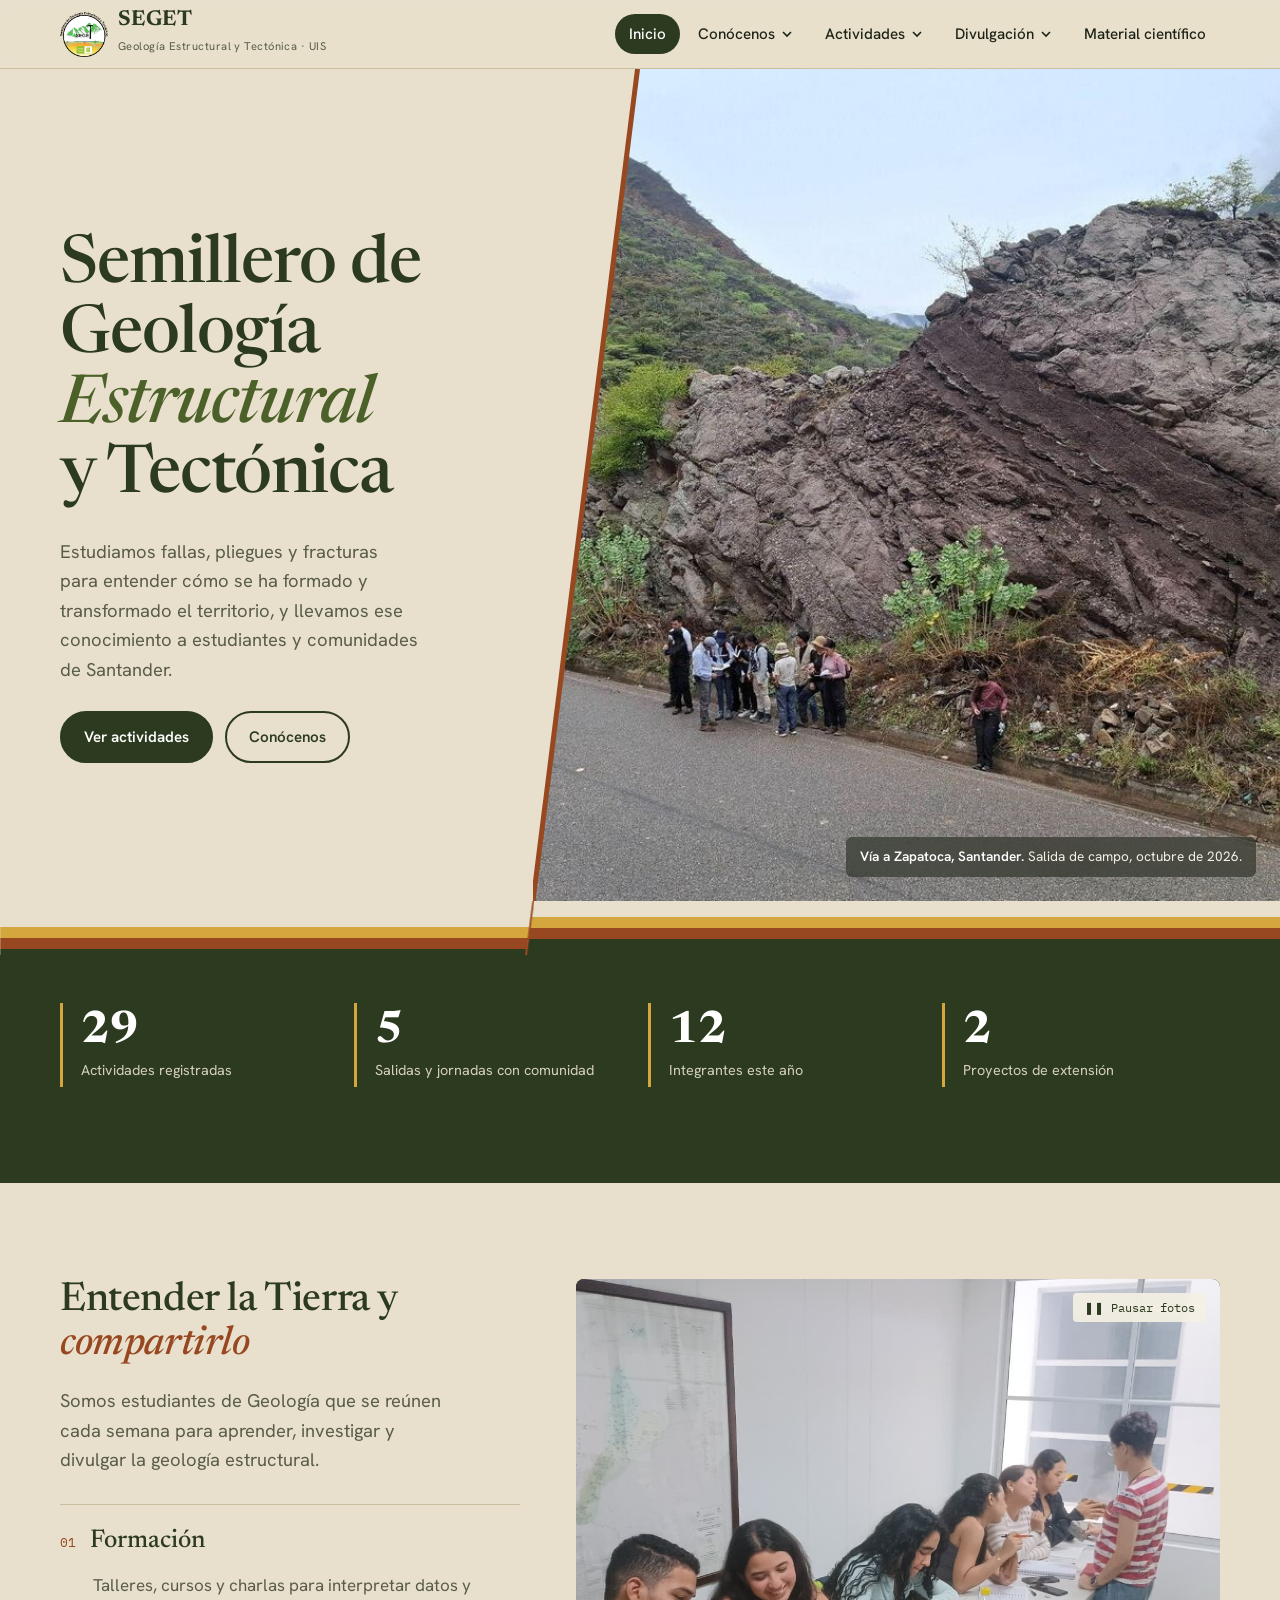
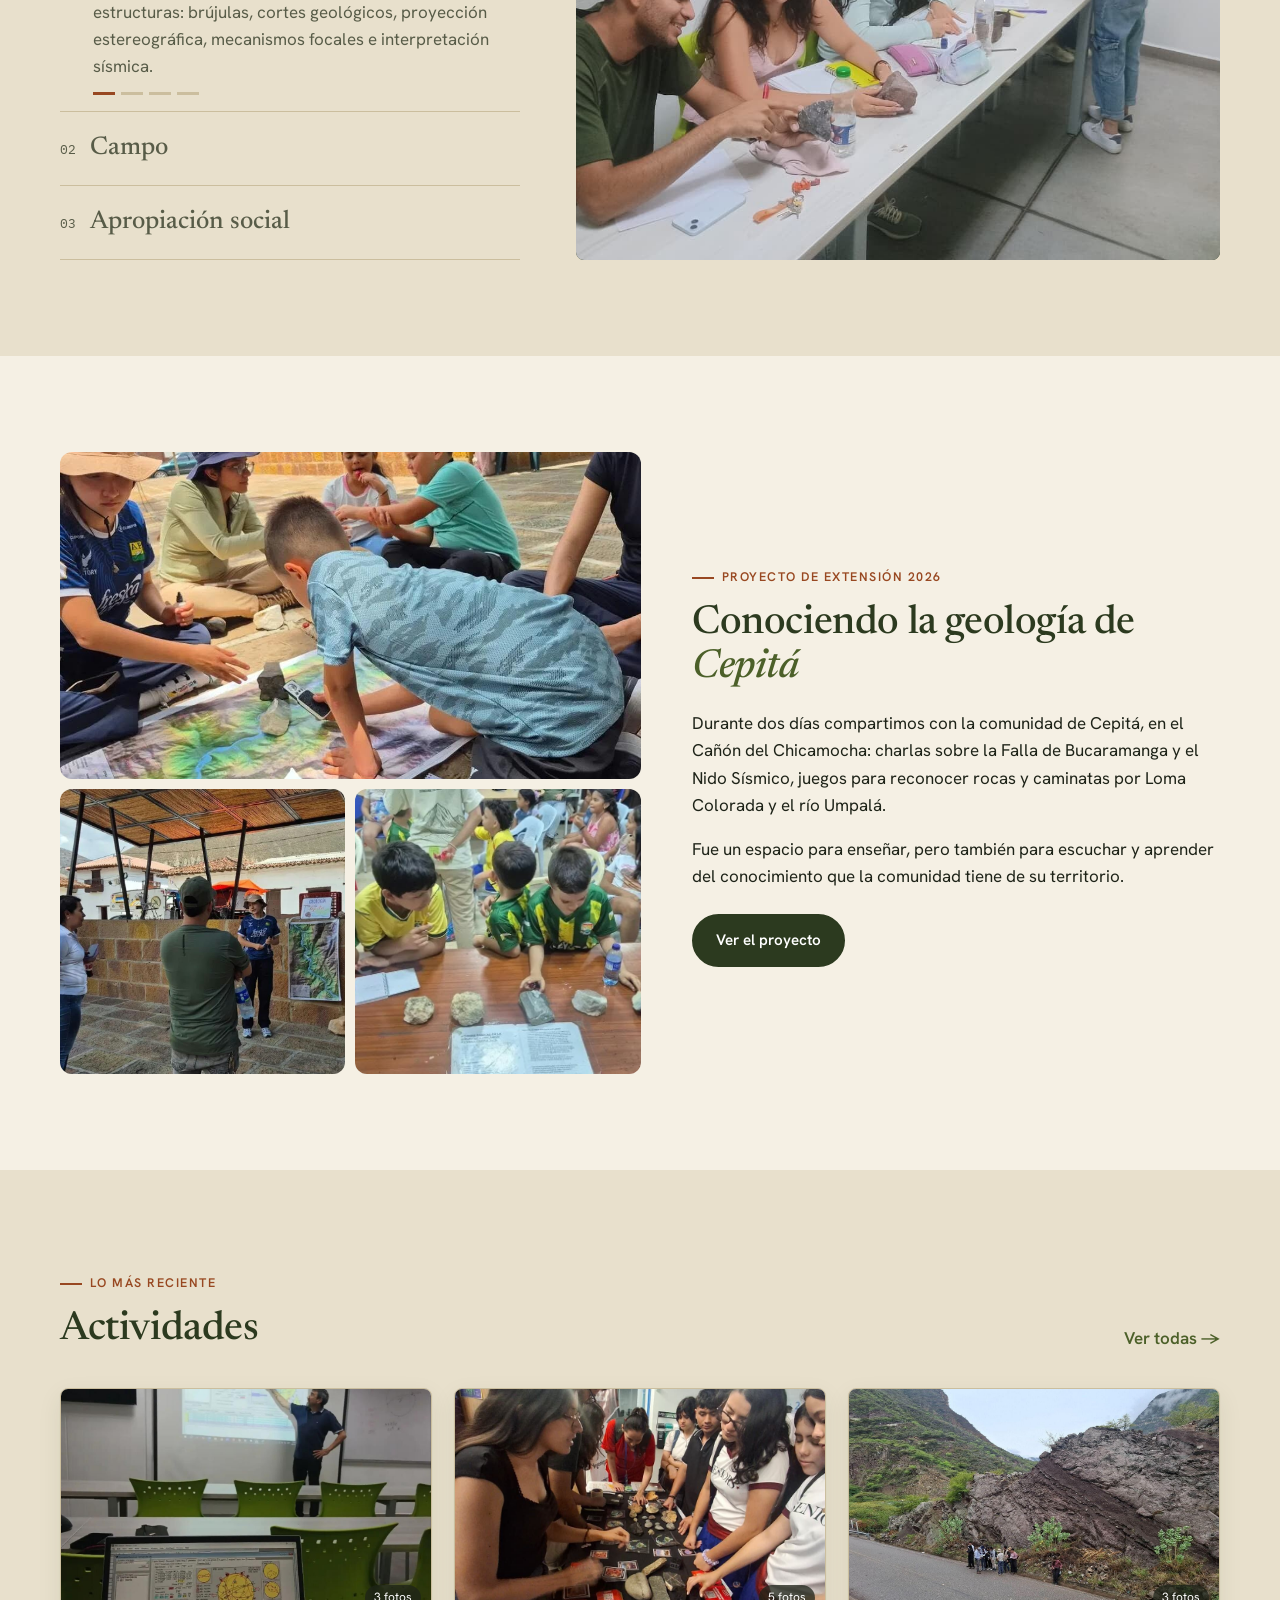
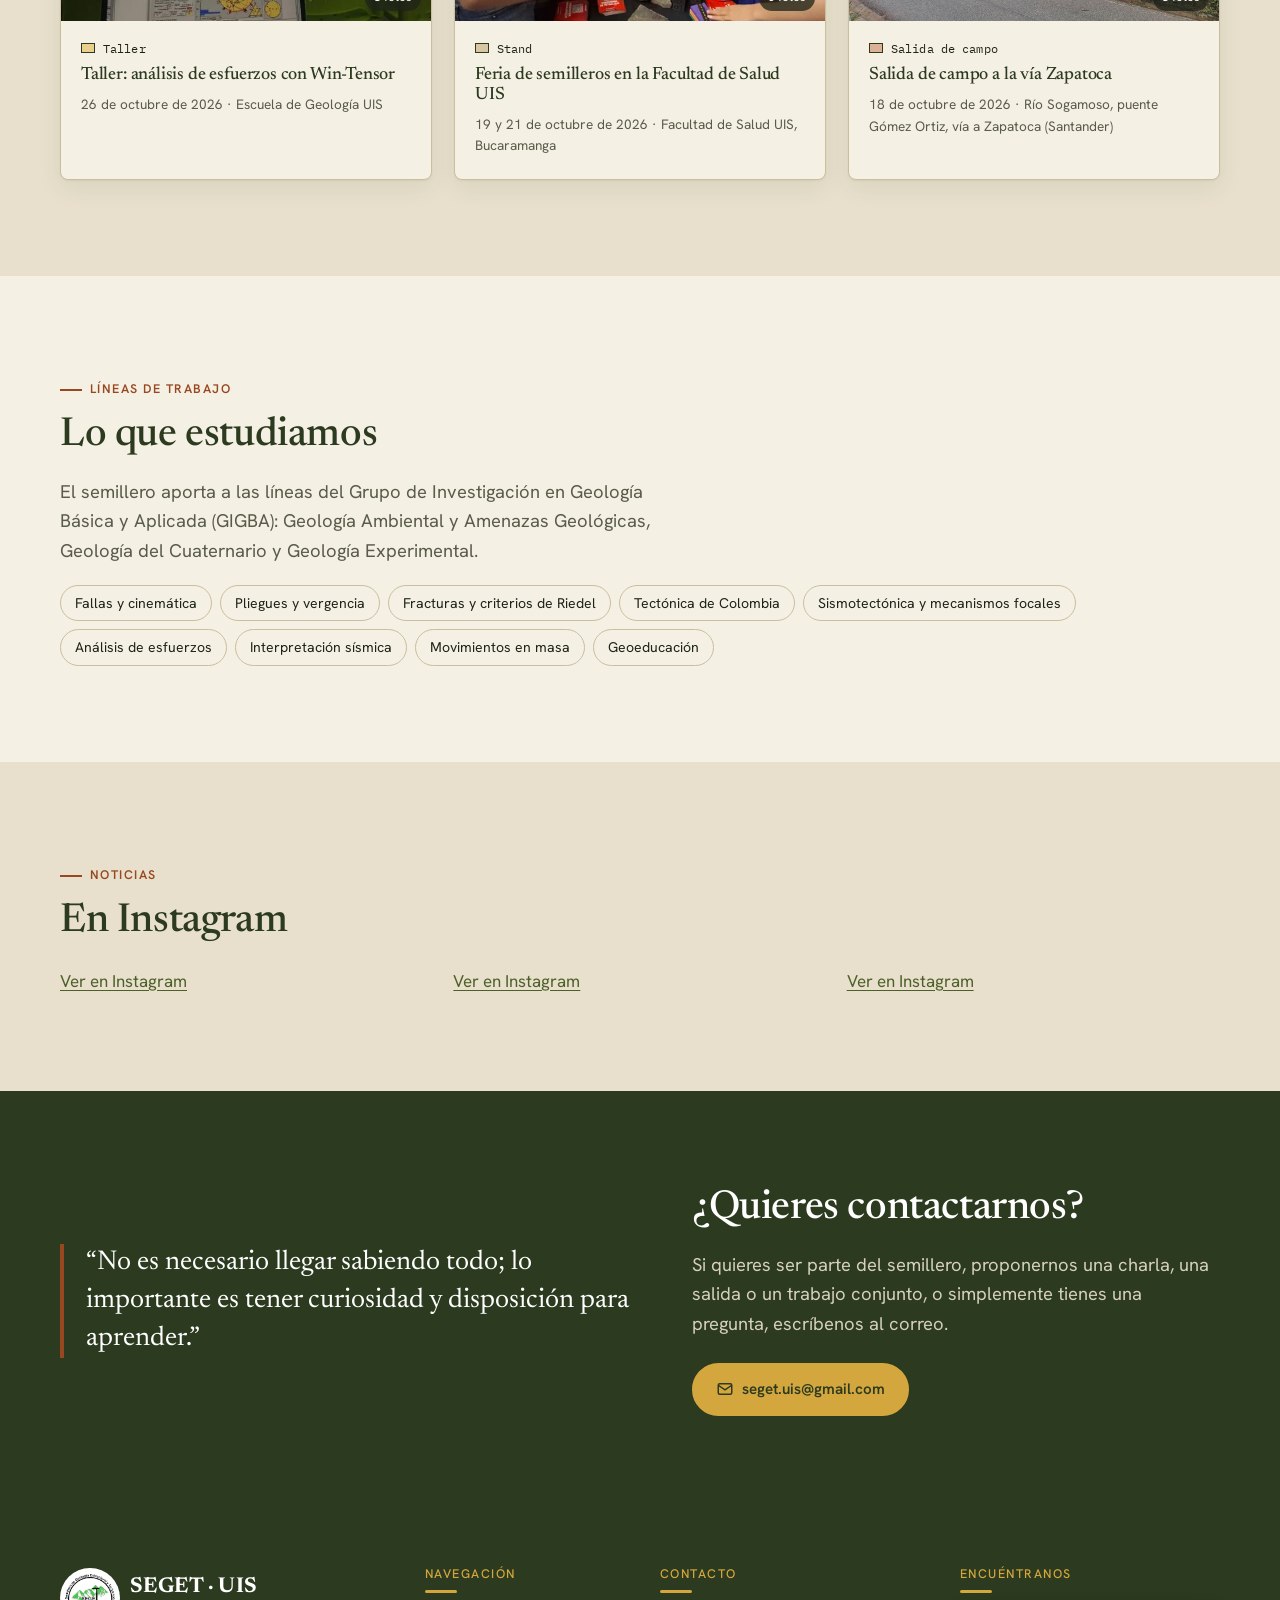
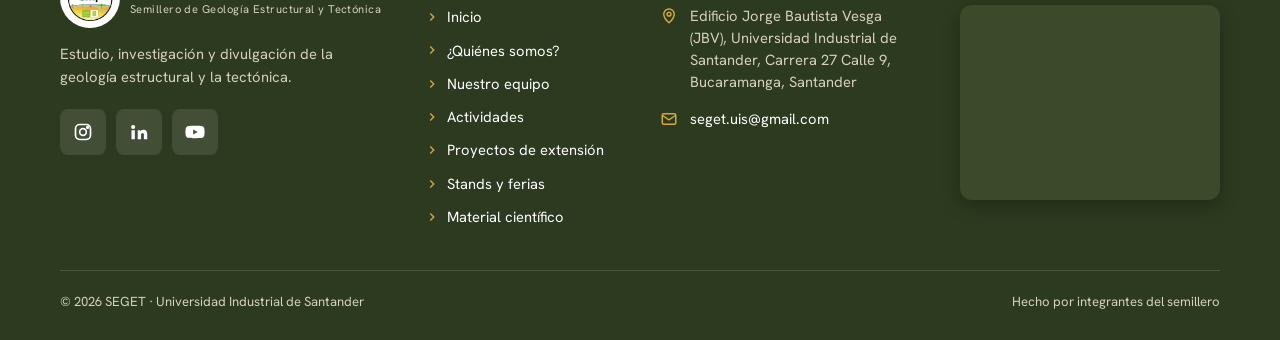
==== index.html @ 97df2b0f "Rediseño, fase 3: páginas interiores - Ruta de navegación (Inicio / Actividades / Charlas) en lugar " ====
<!doctype html>
<html lang="es">
<head>
  <meta charset="utf-8">
  <meta name="viewport" content="width=device-width, initial-scale=1">
  <title>SEGET · Semillero de Geología Estructural y Tectónica · UIS</title>
  <meta name="description" content="Semillero de Geología Estructural y Tectónica de la Escuela de Geología de la Universidad Industrial de Santander. Estudiamos fallas, pliegues y fracturas, y llevamos la geología a las comunidades.">
  <meta name="theme-color" content="#2C3A1F">
  <meta property="og:title" content="SEGET · Semillero de Geología Estructural y Tectónica · UIS">
  <meta property="og:description" content="Semillero de Geología Estructural y Tectónica de la Escuela de Geología de la Universidad Industrial de Santander. Estudiamos fallas, pliegues y fracturas, y llevamos la geología a las comunidades.">
  <meta property="og:image" content="assets/img/actividades/2026/zapatoca-b.jpg">
  <link rel="icon" href="assets/img/logo-seget.png" type="image/png">
  <link rel="preconnect" href="https://fonts.googleapis.com">
  <link rel="preconnect" href="https://fonts.gstatic.com" crossorigin>
  <link href="https://fonts.googleapis.com/css2?family=Newsreader:ital,opsz,wght@0,6..72,400;0,6..72,500;0,6..72,600;1,6..72,500&family=Hanken+Grotesk:wght@400;500;600;700&family=IBM+Plex+Mono:wght@400;500&display=swap" rel="stylesheet">
  <link rel="stylesheet" href="assets/css/seget.css">
  <script src="assets/js/seget.js" defer></script>
</head>
<body data-pagina="inicio">
<main>
  <section class="hero">
    <div class="hero-texto">
      <h1>Semillero de Geología <em>Estructural</em> y&nbsp;Tectónica</h1>
      <p class="lead">Estudiamos fallas, pliegues y fracturas para entender cómo se ha formado y transformado el territorio, y llevamos ese conocimiento a estudiantes y comunidades de Santander.</p>
      <div class="hero-acciones">
        <a class="boton" href="actividades.html">Ver actividades</a>
        <a class="boton boton--claro" href="nosotros.html">Conócenos</a>
      </div>
    </div>
    <figure class="hero-foto">
      <div class="hero-recorte">
        <img src="assets/img/actividades/2026/zapatoca-b.jpg" alt="Integrantes del semillero frente a un afloramiento de rocas plegadas en la vía a Zapatoca" width="1400" height="787">
      </div>
      <figcaption><b>Vía a Zapatoca, Santander.</b> Salida de campo, octubre de 2026.</figcaption>
      <svg class="hero-falla" viewBox="0 0 100 100" preserveAspectRatio="none" aria-hidden="true"><line x1="14" y1="0" x2="0" y2="100" vector-effect="non-scaling-stroke"/></svg>
    </figure>
  </section>

  <section class="evento-seccion" id="proximo-evento" aria-label="Próximo evento" hidden></section>

  <div data-estratos="var(--arena)"></div>
  <section class="seccion seccion--bosque" style="padding-top:48px">
    <div class="contenedor">
      <div class="cifras">
        <div class="cifra"><strong id="c-actividades">29</strong><span>Actividades registradas</span></div>
        <div class="cifra"><strong id="c-salidas">6</strong><span>Salidas y jornadas con comunidad</span></div>
        <div class="cifra"><strong id="c-integrantes">11</strong><span>Integrantes este año</span></div>
        <div class="cifra"><strong>2</strong><span>Proyectos de extensión</span></div>
      </div>
    </div>
  </section>

  <section class="seccion" id="que-hacemos" aria-labelledby="qh-titulo">
    <div class="contenedor qh">
      <div>
        <h2 id="qh-titulo">Entender la Tierra y <em>compartirlo</em></h2>
        <p class="lead">Somos estudiantes de Geología que se reúnen cada semana para aprender, investigar y divulgar la geología estructural.</p>
        <ul class="qh-lista">
          <li class="activa"><button type="button" aria-expanded="true" aria-controls="qh-1"><span class="num">01</span><b>Formación</b></button>
            <div class="qh-detalle" id="qh-1"><div><p>Talleres, cursos y charlas para interpretar datos y estructuras: brújulas, cortes geológicos, proyección estereográfica, mecanismos focales e interpretación sísmica.</p><div class="qh-puntos" aria-hidden="true"></div></div></div></li>
          <li><button type="button" aria-expanded="false" aria-controls="qh-2"><span class="num">02</span><b>Campo</b></button>
            <div class="qh-detalle" id="qh-2"><div><p>Salidas a afloramientos de Santander y Antioquia para medir, dibujar e interpretar fallas, pliegues y deformación en las rocas.</p><div class="qh-puntos" aria-hidden="true"></div></div></div></li>
          <li><button type="button" aria-expanded="false" aria-controls="qh-3"><span class="num">03</span><b>Apropiación social</b></button>
            <div class="qh-detalle" id="qh-3"><div><p>Jornadas con colegios y comunidades, como Los Santos y Cepitá, para que la gente conozca la geología del territorio que habita.</p><div class="qh-puntos" aria-hidden="true"></div></div></div></li>
        </ul>
      </div>
      <div class="qh-panel" aria-live="off"></div>
    </div>
  </section>

  <section class="seccion seccion--papel">
    <div class="contenedor destacado">
      <div class="destacado-fotos">
        <img src="assets/img/actividades/2026/cepita-c.jpg" alt="Niños de Cepitá trabajando sobre un mapa con integrantes del semillero" loading="lazy">
        <img src="assets/img/actividades/2026/cepita-d.jpg" alt="Charla en el parque principal de Cepitá" loading="lazy">
        <img src="assets/img/actividades/2026/cepita-f.jpg" alt="Niños identificando rocas" loading="lazy">
      </div>
      <div>
        <span class="etiqueta">Proyecto de extensión 2026</span>
        <h2>Conociendo la geología de <em class="acento">Cepitá</em></h2>
        <p>Durante dos días compartimos con la comunidad de Cepitá, en el Cañón del Chicamocha: charlas sobre la Falla de Bucaramanga y el Nido Sísmico, juegos para reconocer rocas y caminatas por Loma Colorada y el río Umpalá.</p>
        <p>Fue un espacio para enseñar, pero también para escuchar y aprender del conocimiento que la comunidad tiene de su territorio.</p>
        <div class="hero-acciones mt-2">
          <a class="boton" href="proyectos.html#cepita-2026">Ver el proyecto</a>
        </div>
      </div>
    </div>
  </section>

  <section class="seccion">
    <div class="contenedor">
      <div class="encabezado-seccion">
        <div>
          <span class="etiqueta">Lo más reciente</span>
          <h2>Actividades</h2>
        </div>
        <a class="enlace-flecha" href="actividades.html">Ver todas</a>
      </div>
      <div class="rejilla rejilla--3" id="ultimas"></div>
    </div>
  </section>

  <section class="seccion seccion--papel">
    <div class="contenedor">
      <span class="etiqueta">Líneas de trabajo</span>
      <h2>Lo que estudiamos</h2>
      <p class="lead">El semillero aporta a las líneas del Grupo de Investigación en Geología Básica y Aplicada (GIGBA): Geología Ambiental y Amenazas Geológicas, Geología del Cuaternario y Geología Experimental.</p>
      <ul class="lista-temas">
        <li>Fallas y cinemática</li>
        <li>Pliegues y vergencia</li>
        <li>Fracturas y criterios de Riedel</li>
        <li>Tectónica de Colombia</li>
        <li>Sismotectónica y mecanismos focales</li>
        <li>Análisis de esfuerzos</li>
        <li>Interpretación sísmica</li>
        <li>Movimientos en masa</li>
        <li>Geoeducación</li>
      </ul>
    </div>
  </section>

  <section class="seccion">
    <div class="contenedor">
      <span class="etiqueta">Noticias</span>
      <h2>En Instagram</h2>
      <div id="instagram" class="mt-2"></div>
    </div>
  </section>

  <section class="seccion seccion--bosque">
    <div class="contenedor destacado">
      <blockquote class="cita">“No es necesario llegar sabiendo todo; lo importante es tener curiosidad y disposición para aprender.”</blockquote>
      <div>
        <h2>¿Quieres contactarnos?</h2>
        <p class="lead">Si quieres ser parte del semillero, proponernos una charla, una salida o un trabajo conjunto, o simplemente tienes una pregunta, escríbenos al correo.</p>
        <div class="hero-acciones mt-2">
          <a class="boton boton--ocre" href="mailto:seget.uis@gmail.com"><svg width="18" height="18" viewBox="0 0 24 24" fill="none" stroke="currentColor" stroke-width="2" aria-hidden="true"><rect x="3" y="5" width="18" height="14" rx="2"/><path d="m3 7 9 6 9-6"/></svg> seget.uis@gmail.com</a>
        </div>
      </div>
    </div>
  </section>
</main>
</body>
</html>
---- assets/css/seget.css ----
/* =========================================================
   SEGET · Semillero de Geología Estructural y Tectónica (UIS)
   Hoja de estilos principal. Los colores están en :root.
   ========================================================= */

:root {
  /* Paleta "Cuaderno de campo" (aprobada). Se conservan los nombres de las variables. */
  --bosque: #2C3A1F;      /* oliva profundo: textos fuertes, botones, pie */
  --verde: #4C6029;       /* musgo: enlaces y acentos sobre claro */
  --verde-claro: #DCDFC6; /* musgo muy suave: fondos de apoyo */
  --ocre: #D4A73E;        /* limonita: solo sobre oliva */
  --ocre-claro: #E9CF8B;
  --falla: #984821;       /* óxido: acentos sobre claro */
  --arena: #E8E0CC;       /* arenisca: fondo general */
  --papel: #F5F0E4;       /* papel: tarjetas */
  --tinta: #1E2318;
  --gris: #585C48;        /* pizarra: texto secundario */
  --linea: #CBBE9E;

  /* Colores por tipo de actividad */
  --u-charla: #C9D1AE; --u-taller: #E9CF8B; --u-curso: #BFCBC6; --u-salida: #DDB197; --u-stand: #D9C7A3;

  --serif: "Newsreader", Georgia, "Times New Roman", serif;
  --sans: "Hanken Grotesk", system-ui, -apple-system, "Segoe UI", Roboto, sans-serif;
  --mono: "IBM Plex Mono", ui-monospace, "SFMono-Regular", Menlo, monospace;

  --ease-out: cubic-bezier(.23, 1, .32, 1);
  --ease-in-out: cubic-bezier(.77, 0, .175, 1);

  --radio: 8px;
  --sombra: 0 1px 2px rgba(44, 58, 31, .06), 0 8px 24px rgba(44, 58, 31, .08);
  --ancho: 1160px;
}

*, *::before, *::after { box-sizing: border-box; }
html { scroll-behavior: smooth; -webkit-text-size-adjust: 100%; }
body {
  margin: 0;
  font-family: var(--sans);
  font-size: 17px;
  line-height: 1.6;
  color: var(--tinta);
  background: var(--arena);
  -webkit-font-smoothing: antialiased;
}
img { max-width: 100%; display: block; }
a { color: var(--verde); text-underline-offset: 3px; }
a:hover { color: var(--bosque); }
h1, h2, h3, h4 {
  font-family: var(--serif);
  font-weight: 500;
  line-height: 1.1;
  color: var(--bosque);
  margin: 0 0 .5em;
  letter-spacing: -.01em;
}
h1 { font-size: clamp(2.2rem, 5.5vw, 4rem); }
h2 { font-size: clamp(1.7rem, 3.4vw, 2.5rem); }
h3 { font-size: 1.25rem; }
p { margin: 0 0 1em; }
em.acento { font-style: italic; color: var(--verde); }

.contenedor { width: min(var(--ancho), 100% - 32px); margin-inline: auto; }
.seccion { padding: clamp(56px, 8vw, 96px) 0; }
.seccion--papel { background: var(--papel); }
.seccion--bosque { background: var(--bosque); color: #EDE7D6; }
.seccion--bosque h2, .seccion--bosque h3 { color: #fff; }

.etiqueta {
  display: inline-flex; align-items: center; gap: 8px;
  font-size: .78rem; font-weight: 600; letter-spacing: .12em; text-transform: uppercase;
  color: var(--falla);
  margin-bottom: 14px;
}
.etiqueta::before { content: ""; width: 22px; height: 2px; background: currentColor; }
.seccion--bosque .etiqueta { color: var(--ocre); }

.lead { font-size: 1.15rem; color: var(--gris); max-width: 62ch; }
.seccion--bosque .lead { color: #D6D0BC; }

.encabezado-seccion { display: flex; justify-content: space-between; align-items: end; gap: 24px; flex-wrap: wrap; margin-bottom: 36px; }
.encabezado-seccion h2 { margin: 0; }

/* ---------- Botones ---------- */
.boton {
  display: inline-flex; align-items: center; gap: 8px;
  padding: 12px 22px; border-radius: 999px;
  font-weight: 600; font-size: .95rem; text-decoration: none;
  background: var(--bosque); color: #fff; border: 2px solid var(--bosque);
  transition: transform .15s ease, background .15s ease;
}
.boton:hover { background: var(--verde); border-color: var(--verde); color: #fff; }
.boton:active { transform: scale(.97); }
.boton--claro { background: transparent; color: var(--bosque); }
.boton--claro:hover { background: var(--bosque); color: #fff; border-color: var(--bosque); }
.boton--ocre { background: var(--ocre); border-color: var(--ocre); color: var(--bosque); }
.boton--ocre:hover { background: #E0B755; border-color: #E0B755; color: var(--bosque); }
.enlace-flecha { font-weight: 600; text-decoration: none; white-space: nowrap; }
.enlace-flecha::after { content: " →"; }

/* ---------- Header ---------- */
.header {
  position: sticky; top: 0; z-index: 50;
  background: rgba(232, 224, 204, .88);
  backdrop-filter: saturate(1.4) blur(10px);
  -webkit-backdrop-filter: saturate(1.4) blur(10px);
  border-bottom: 1px solid var(--linea);
}
.header .contenedor { display: flex; align-items: center; justify-content: space-between; height: 68px; }
.marca { display: flex; align-items: center; gap: 10px; text-decoration: none; color: var(--bosque); }
.marca img { width: 48px; height: 45px; object-fit: contain; }
.marca strong { font-family: var(--serif); font-size: 1.35rem; letter-spacing: .02em; display: block; line-height: 1; }
.marca small { font-size: .7rem; color: var(--gris); letter-spacing: .04em; }
.nav { display: flex; gap: 4px; align-items: center; }
.nav a {
  text-decoration: none; color: var(--tinta); font-weight: 500; font-size: .95rem;
  padding: 8px 14px; border-radius: 999px; white-space: nowrap;
}
.nav a:hover { background: var(--verde-claro); color: var(--bosque); }
.nav a[aria-current="page"] { background: var(--bosque); color: #fff; }
/* Menú desplegable "Conócenos" */
.nav-grupo { position: relative; }
.nav-desplegar {
  display: inline-flex; align-items: center; gap: 4px; white-space: nowrap;
  border: 0; background: none; cursor: pointer; font: inherit; font-weight: 500; font-size: .95rem; color: var(--tinta);
  padding: 8px 12px 8px 14px; border-radius: 999px;
}
.nav-desplegar svg { width: 16px; height: 16px; transition: transform .2s; }
.nav-desplegar:hover { background: var(--verde-claro); color: var(--bosque); }
.nav-desplegar.activo { background: var(--bosque); color: #fff; }
.nav-panel {
  position: absolute; top: calc(100% + 10px); left: 50%; width: max-content; min-width: 250px; max-width: 420px; z-index: 30;
  background: var(--papel); border: 1px solid var(--linea); border-top: 3px solid var(--verde);
  border-radius: 0 0 14px 14px; box-shadow: 0 18px 40px rgba(44,58,31,.16);
  padding: 10px; display: grid; gap: 2px;
  opacity: 0; visibility: hidden; transform: translate(-50%, 6px); transition: opacity .18s, transform .18s, visibility .18s;
}
.nav-panel::before { content: ""; position: absolute; left: 0; right: 0; top: -14px; height: 14px; }
.nav-grupo:hover .nav-panel, .nav-grupo:focus-within .nav-panel, .nav-grupo.abierto .nav-panel { opacity: 1; visibility: visible; transform: translate(-50%, 0); }
.nav-grupo:hover .nav-desplegar svg, .nav-grupo.abierto .nav-desplegar svg { transform: rotate(180deg); }
.nav .nav-panel a { display: flex; gap: 14px; align-items: center; padding: 12px 14px; border-radius: 10px; white-space: normal; }
.nav .nav-panel a:hover { background: var(--arena); color: var(--tinta); }
.nav .nav-panel a[aria-current="page"] { background: var(--verde-claro); color: var(--tinta); }
.nav-icono { width: 42px; height: 42px; flex: none; display: grid; place-items: center; border-radius: 8px; background: var(--verde-claro); color: var(--verde); }
.nav-icono svg { width: 22px; height: 22px; }
.nav-panel b { display: block; font-family: var(--serif); font-size: 1.05rem; color: var(--bosque); }
.nav-panel small { display: block; color: var(--gris); font-size: .85rem; margin-top: 2px; }
.menu-boton {
  display: none; background: none; border: 0; padding: 8px; cursor: pointer; color: var(--bosque);
}
.menu-boton svg { width: 28px; height: 28px; }
/* Pantallas medianas: se oculta el subtítulo del logo para que el menú quepa en una línea */
@media (min-width: 861px) and (max-width: 1100px) {
  .marca small { display: none; }
  .nav { gap: 2px; }
  .nav a { padding: 8px 11px; }
}

@media (max-width: 860px) {
  .menu-boton { display: block; }
  .nav {
    position: absolute; top: 68px; left: 0; right: 0;
    flex-direction: column; align-items: stretch; gap: 0;
    background: var(--arena); border-bottom: 1px solid var(--linea);
    padding: 8px 16px 16px;
    display: none;
  }
  .nav.abierto { display: flex; }
  .nav a { padding: 12px 14px; border-radius: 10px; }
  .nav-desplegar { width: 100%; justify-content: space-between; padding: 12px 14px; border-radius: 10px; font-size: .95rem; }
  .nav-desplegar.activo { background: var(--verde-claro); color: var(--bosque); }
  .nav-panel { position: static; transform: none !important; min-width: 0; box-shadow: none; border: 0; border-left: 3px solid var(--verde); border-radius: 0; margin: 2px 0 6px 14px; padding: 4px; background: transparent; display: none; opacity: 1; visibility: visible; }
  .nav-grupo.abierto .nav-panel { display: grid; }
  .nav-grupo:hover .nav-panel { display: none; }
  .nav-grupo.abierto:hover .nav-panel { display: grid; }
}

/* ---------- Hero ----------
   Texto a la izquierda y foto a sangre a la derecha, cortada en diagonal.
   La línea de óxido sigue el borde de la foto como un plano de falla. */
.hero {
  position: relative; overflow: hidden;
  display: grid; grid-template-columns: minmax(0, 5fr) minmax(0, 7fr);
  min-height: min(calc(100svh - 68px), 860px);
}
.hero-texto {
  position: relative; z-index: 2;
  display: flex; flex-direction: column; justify-content: center; gap: 26px;
  padding: clamp(48px, 7vw, 104px) 32px 64px max(16px, calc((100vw - var(--ancho)) / 2));
}
.hero h1 { font-size: clamp(2.7rem, 5.2vw, 5rem); margin: 0; letter-spacing: -.015em; line-height: 1.05; }
.hero h1 em { font-style: italic; color: var(--verde); }
.hero .lead { margin: 0; max-width: 36ch; }
.hero-acciones { display: flex; gap: 12px; flex-wrap: wrap; }
.hero-foto { position: relative; margin: 0; }
.hero-recorte { height: 100%; clip-path: polygon(14% 0, 100% 0, 100% 100%, 0 100%); }
.hero-recorte img { width: 100%; height: 100%; object-fit: cover; }
.hero-foto figcaption {
  position: absolute; right: 24px; bottom: 24px; max-width: calc(100% - 48px);
  background: rgba(30, 35, 24, .55); -webkit-backdrop-filter: blur(10px); backdrop-filter: blur(10px);
  border-radius: 6px; padding: 9px 14px; font-size: .85rem; color: var(--papel);
}
.hero-foto figcaption b { color: #fff; font-weight: 600; }
.hero-falla { position: absolute; inset: 0; width: 100%; height: 100%; pointer-events: none; }
.hero-falla line { stroke: var(--falla); stroke-width: 5; }
@media (max-width: 860px) {
  .hero { grid-template-columns: 1fr; min-height: 0; }
  .hero-foto { order: -1; }
  .hero-recorte { height: 42vh; min-height: 260px; clip-path: polygon(0 0, 100% 0, 100% 84%, 0 100%); }
  .hero-foto figcaption { left: auto; right: 12px; top: 12px; bottom: auto; max-width: calc(100% - 24px); padding: 6px 10px; font-size: .74rem; line-height: 1.35; background: rgba(30, 35, 24, .64); }
  .hero-falla { display: none; }
  .hero-texto { padding: 24px 16px 48px; }
  .hero h1 { font-size: 2.6rem; }
}

/* Movimiento de falla al cargar la portada (una sola vez):
   el bloque izquierdo de los estratos baja y el texto se asienta. */
@keyframes salto { 0%, 30% { transform: translateY(0); } 100% { transform: translateY(10px); } }
@keyframes salto-texto { 0%, 30% { transform: translateY(-14px); } 100% { transform: translateY(0); } }
.bloque-izq { transform: translateY(10px); }
.hero-texto { animation: salto-texto 1100ms var(--ease-in-out) both; }
.estratos .bloque-izq { animation: salto 1100ms var(--ease-in-out) both; }
@media (prefers-reduced-motion: reduce) {
  .hero-texto, .estratos .bloque-izq { animation: none; }
}

/* Divisor de estratos con una falla (elemento distintivo) */
.estratos { display: block; width: 100%; height: 54px; }
.estratos--invertido { transform: scaleY(-1); }

/* ---------- Cifras ---------- */
.cifras { display: grid; grid-template-columns: repeat(4, 1fr); gap: 16px; }
.cifra { border-left: 3px solid var(--ocre); padding: 4px 0 4px 18px; }
.cifra strong { display: block; font-family: var(--serif); font-size: clamp(2rem, 4vw, 2.8rem); color: #fff; line-height: 1.1; font-variant-numeric: tabular-nums; }
.cifra span { font-size: .9rem; color: #D6D0BC; }
@media (max-width: 760px) { .cifras { grid-template-columns: repeat(2, 1fr); row-gap: 28px; } }

/* ---------- Tarjetas generales ---------- */
.rejilla { display: grid; gap: 22px; }
.rejilla--3 { grid-template-columns: repeat(3, 1fr); }
.rejilla--2 { grid-template-columns: repeat(2, 1fr); }
.rejilla--4 { grid-template-columns: repeat(4, 1fr); }
@media (max-width: 960px) { .rejilla--3, .rejilla--4 { grid-template-columns: repeat(2, 1fr); } }
@media (max-width: 620px) { .rejilla--3, .rejilla--2, .rejilla--4 { grid-template-columns: 1fr; } }

.tarjeta {
  background: var(--papel); border: 1px solid var(--linea); border-radius: var(--radio);
  padding: 26px; box-shadow: var(--sombra);
}
.tarjeta h3 { margin-bottom: .35em; }
.tarjeta p:last-child { margin-bottom: 0; }
.tarjeta .num {
  font-family: var(--serif); font-size: .95rem; color: var(--falla); font-weight: 600; display: block; margin-bottom: 10px;
}
.icono {
  width: 46px; height: 46px; border-radius: 12px; display: grid; place-items: center;
  background: var(--verde-claro); color: var(--bosque); margin-bottom: 16px;
}
.icono svg { width: 24px; height: 24px; }

/* ---------- Actividades ---------- */
.actividad {
  background: var(--papel); border: 1px solid var(--linea); border-radius: var(--radio);
  overflow: hidden; box-shadow: var(--sombra);
  display: flex; flex-direction: column; text-align: left;
  cursor: pointer; padding: 0; font: inherit; color: inherit;
  transition: transform .2s ease, box-shadow .2s ease;
}
.actividad:hover { transform: translateY(-3px); box-shadow: 0 2px 4px rgba(44,58,31,.06), 0 14px 32px rgba(44,58,31,.13); }
.actividad:focus-visible { outline: 3px solid var(--falla); outline-offset: 2px; }
.actividad-foto { position: relative; aspect-ratio: 16 / 10; background: var(--verde-claro); overflow: hidden; }
.actividad-foto img { width: 100%; height: 100%; object-fit: cover; }
.actividad-foto .sin-foto { width: 100%; height: 100%; display: grid; place-items: center; color: var(--verde); }
.actividad-foto .sin-foto svg { width: 56px; height: 56px; opacity: .6; }
.actividad-foto .conteo {
  position: absolute; right: 10px; bottom: 10px; background: rgba(30,35,24,.75); color: #fff;
  font-size: .75rem; padding: 3px 9px; border-radius: 999px;
}
.actividad-cuerpo { padding: 18px 20px 22px; display: flex; flex-direction: column; gap: 8px; flex: 1; }
.actividad-cuerpo h3 { font-size: 1.12rem; margin: 0; }
.actividad-meta { font-size: .85rem; color: var(--gris); }
.chip {
  align-self: flex-start;
  display: inline-block; font-size: .72rem; font-weight: 600; letter-spacing: .04em;
  padding: 4px 10px; border-radius: 999px; background: var(--verde-claro); color: var(--bosque);
}
.chip[data-cat="Charla"] { background: var(--u-charla); color: var(--tinta); }
.chip[data-cat="Taller"] { background: var(--u-taller); color: var(--tinta); }
.chip[data-cat="Salida de campo"] { background: var(--u-salida); color: var(--tinta); }
.chip[data-cat="Apropiación social"] { background: var(--u-charla); color: var(--tinta); }
.chip[data-cat="Stand"] { background: var(--u-stand); color: var(--tinta); }
.chip[data-cat="Curso"] { background: var(--u-curso); color: var(--tinta); }
.chip[data-cat="Póster"] { background: var(--u-taller); color: var(--tinta); }
.chip[data-cat="Tesis"] { background: var(--u-curso); color: var(--tinta); }
.chip[data-cat="Artículo"] { background: var(--u-salida); color: var(--tinta); }

/* ---------- Producción ---------- */
.material-foto { aspect-ratio: 4 / 3; }
.chips { display: flex; flex-wrap: wrap; gap: 6px; }
.chip--terminada { background: var(--verde-claro); color: var(--bosque); }
.chip--desarrollo { display: inline-flex; align-items: center; gap: 6px; background: #EAD3BF; color: #6B3115; }
.chip--desarrollo::before { content: ""; width: 7px; height: 7px; border-radius: 50%; background: currentColor; animation: latido 1.8s ease-in-out infinite; }
@keyframes latido { 50% { opacity: .3; } }
.material-foto img { object-fit: cover; object-position: top; }
.pestanas { display: inline-flex; gap: 4px; padding: 5px; margin-bottom: 18px; background: var(--papel); border: 1.5px solid var(--linea); border-radius: 999px; }
.pestana {
  border: 0; background: transparent; color: var(--tinta); cursor: pointer;
  padding: 11px 26px; border-radius: 999px; font: inherit; font-size: 1.02rem; font-weight: 600;
  transition: background .2s, color .2s, box-shadow .2s;
}
.pestana:hover { background: var(--verde-claro); }
.pestana[aria-pressed="true"] { background: var(--bosque); color: #fff; box-shadow: 0 4px 12px rgba(0,0,0,.15); }

.filtros { display: flex; flex-wrap: wrap; gap: 8px; margin-bottom: 14px; }
.filtros[hidden], .pestanas[hidden] { display: none; }
.filtro {
  border: 1.5px solid var(--linea); background: var(--papel); color: var(--tinta);
  padding: 8px 16px; border-radius: 999px; font: inherit; font-size: .9rem; font-weight: 500; cursor: pointer;
}
.filtro:hover { border-color: var(--verde); }
.filtro[aria-pressed="true"] { background: var(--bosque); border-color: var(--bosque); color: #fff; }
.filtros-grupo { margin-bottom: 30px; }
.vacio { color: var(--gris); padding: 30px 0; }

/* ---------- Próximo evento (portada) ---------- */
.evento-seccion { padding: 0 0 clamp(40px, 6vw, 72px); }
.evento {
  display: grid; grid-template-columns: minmax(240px, 400px) 1fr; overflow: hidden;
  background: var(--papel); border: 1px solid var(--linea); border-radius: 22px; box-shadow: var(--sombra);
  transition: transform .2s ease, box-shadow .2s ease;
}
.evento:hover { transform: translateY(-3px); box-shadow: 0 2px 4px rgba(44,58,31,.06), 0 14px 32px rgba(44,58,31,.13); }
.evento-flyer { display: flex; align-items: center; background: var(--bosque); overflow: hidden; }
.evento-flyer img { width: 100%; height: auto; display: block; transition: transform .4s ease; }
.evento-flyer:hover img { transform: scale(1.03); }
.evento-cuerpo { padding: clamp(24px, 3.5vw, 40px); display: flex; flex-direction: column; gap: 12px; align-items: flex-start; }
.evento-arriba { display: flex; align-items: center; justify-content: space-between; gap: 12px; width: 100%; flex-wrap: wrap; }
.evento-cuenta {
  font-size: .8rem; font-weight: 600; padding: 5px 12px; border-radius: 999px;
  background: var(--ocre-claro); color: #6d5208;
}
.evento h2 { margin: 0; font-size: clamp(1.5rem, 2.6vw, 2.1rem); }
.evento-datos { list-style: none; margin: 4px 0 0; padding: 0; display: grid; gap: 8px; }
.evento-datos li { display: flex; align-items: center; gap: 10px; color: var(--tinta); }
.evento-datos svg { width: 19px; height: 19px; flex: none; color: var(--verde); }
.evento-cuerpo p { margin: 0; color: var(--gris); max-width: 60ch; }
.evento-cuerpo .hero-acciones { margin-top: 6px; }
@media (max-width: 760px) {
  .evento { grid-template-columns: 1fr; }
}

/* ---------- Ventana de detalle ---------- */
dialog.detalle {
  width: min(880px, 100% - 24px); max-height: calc(100dvh - 40px);
  border: 0; border-radius: 18px; padding: 0; background: var(--papel); color: var(--tinta);
  box-shadow: 0 30px 80px rgba(0,0,0,.35);
}
dialog.detalle::backdrop { background: rgba(30, 35, 24, .6); }
.detalle-galeria { position: relative; background: #111; }
.detalle-galeria img { width: 100%; max-height: 60vh; object-fit: contain; margin: 0 auto; }
.detalle-galeria .nav-foto {
  position: absolute; top: 50%; transform: translateY(-50%);
  width: 42px; height: 42px; border-radius: 50%; border: 0; cursor: pointer;
  background: rgba(255,255,255,.9); color: var(--bosque); font-size: 1.3rem; line-height: 1;
}
.detalle-galeria .prev { left: 10px; }
.detalle-galeria .next { right: 10px; }
.detalle-galeria .indice { position: absolute; bottom: 10px; left: 50%; transform: translateX(-50%); color: #fff; font-size: .8rem; background: rgba(0,0,0,.5); padding: 2px 10px; border-radius: 99px; }
.detalle-texto { padding: 24px clamp(20px, 4vw, 36px) 32px; }
.detalle-texto h2 { font-size: clamp(1.4rem, 3vw, 1.9rem); margin-top: 10px; }
.detalle-datos { display: grid; gap: 4px; font-size: .92rem; color: var(--gris); margin-bottom: 18px; }
.detalle-datos b { color: var(--tinta); font-weight: 600; }
.cerrar {
  position: sticky; top: 0; float: right; margin: 10px 10px -52px 0; z-index: 2;
  width: 42px; height: 42px; border-radius: 50%; border: 0; cursor: pointer;
  background: rgba(255,255,255,.92); color: var(--bosque); font-size: 1.5rem; line-height: 1;
  box-shadow: 0 2px 8px rgba(0,0,0,.2);
}

/* ---------- Videos ---------- */
.video { position: relative; display: block; width: 100%; aspect-ratio: 16 / 9; border-radius: var(--radio); overflow: hidden; background: var(--bosque); border: 0; padding: 0; cursor: pointer; }
.video img { width: 100%; height: 100%; object-fit: cover; opacity: .9; transition: opacity .2s ease; }
.video:hover img { opacity: 1; }
.video .play { position: absolute; left: 50%; top: 50%; width: 68px; height: 48px; transform: translate(-50%, -50%); border-radius: 14px; background: var(--falla); }
.video .play::after { content: ""; position: absolute; left: 27px; top: 14px; border-style: solid; border-width: 10px 0 10px 17px; border-color: transparent transparent transparent #fff; }
.video iframe { position: absolute; inset: 0; width: 100%; height: 100%; border: 0; }

/* ---------- Integrantes ---------- */
.periodos { display: flex; gap: 8px; flex-wrap: wrap; margin-bottom: 36px; }
.grupo-titulo { font-size: 1.1rem; font-family: var(--sans); font-weight: 700; letter-spacing: .08em; text-transform: uppercase; color: var(--gris); margin: 40px 0 18px; }
.grupo-titulo:first-child { margin-top: 0; }
.integrantes { display: grid; grid-template-columns: repeat(auto-fill, minmax(230px, 1fr)); gap: 20px; }
.integrante {
  background: var(--papel); border: 1px solid var(--linea); border-radius: var(--radio);
  padding: 22px; text-align: center; box-shadow: var(--sombra);
  display: flex; flex-direction: column; align-items: center;
}
.integrante .foto {
  width: 128px; height: 128px; border-radius: 50%; object-fit: cover; margin-bottom: 14px;
  border: 4px solid var(--verde-claro);
}
.integrante .foto--vacia {
  display: grid; place-items: center; background: var(--verde-claro); color: var(--verde);
  font-family: var(--serif); font-size: 2.4rem; font-weight: 600;
}
.integrante h3 { font-size: 1.08rem; margin: 0 0 4px; }
.integrante .cargo { font-size: .82rem; font-weight: 600; color: var(--falla); margin-bottom: 8px; }
.integrante p { font-size: .9rem; color: var(--gris); margin: 0 0 12px; }
.integrante .pendiente { font-style: italic; color: #A9A68F; }
.integrante .enlaces { display: flex; gap: 8px; margin-top: auto; }
.integrante .enlaces a {
  width: 36px; height: 36px; border-radius: 50%; display: grid; place-items: center;
  background: var(--verde-claro); color: var(--bosque);
}
.integrante .enlaces a:hover { background: var(--bosque); color: #fff; }
.integrante .enlaces svg { width: 18px; height: 18px; }
.integrantes--compacto { grid-template-columns: repeat(auto-fill, minmax(200px, 1fr)); gap: 10px; }
.integrantes--compacto .integrante { flex-direction: row; text-align: left; padding: 12px 14px; gap: 12px; box-shadow: none; }
.integrantes--compacto .foto { width: 44px; height: 44px; margin: 0; border-width: 2px; font-size: 1.1rem; flex: none; }
.integrantes--compacto h3 { font-size: .95rem; margin: 0; }

/* ---------- Proyectos ---------- */
.proyecto { display: grid; grid-template-columns: 1fr 1.1fr; gap: clamp(24px, 4vw, 56px); align-items: start; }
.proyecto-bloque + .proyecto-bloque { margin-top: clamp(56px, 8vw, 96px); padding-top: clamp(56px, 8vw, 96px); border-top: 1px solid var(--linea); }
.proyecto-portada img { width: 100%; aspect-ratio: 4 / 3; object-fit: cover; border-radius: 18px; box-shadow: var(--sombra); }
.ficha { display: grid; grid-template-columns: auto 1fr; gap: 6px 16px; font-size: .92rem; margin: 18px 0 22px; padding: 16px 18px; background: var(--arena); border-radius: 12px; }
.ficha dt { font-weight: 600; color: var(--bosque); }
.ficha dd { margin: 0; color: var(--gris); }
.mini-galeria { display: grid; grid-template-columns: repeat(4, 1fr); gap: 8px; margin-top: 18px; }
.mini-galeria button { padding: 0; border: 0; border-radius: 8px; overflow: hidden; cursor: pointer; aspect-ratio: 1; background: var(--verde-claro); }
.mini-galeria img { width: 100%; height: 100%; object-fit: cover; transition: transform .3s ease; }
.mini-galeria button:hover img { transform: scale(1.05); }
@media (max-width: 860px) { .proyecto { grid-template-columns: 1fr; } }

/* ---------- Bloque destacado ---------- */
.destacado { display: grid; grid-template-columns: 1.1fr 1fr; gap: clamp(24px, 4vw, 56px); align-items: center; }
.destacado-fotos { display: grid; grid-template-columns: 1fr 1fr; gap: 10px; }
.destacado-fotos img { width: 100%; height: 100%; object-fit: cover; border-radius: 12px; aspect-ratio: 1; }
.destacado-fotos img:first-child { grid-column: span 2; aspect-ratio: 16 / 9; }
@media (max-width: 860px) { .destacado { grid-template-columns: 1fr; } }

.lista-temas { display: flex; flex-wrap: wrap; gap: 8px; padding: 0; margin: 18px 0 0; list-style: none; }
.lista-temas li { padding: 6px 14px; border-radius: 999px; border: 1.5px solid var(--linea); font-size: .88rem; background: var(--papel); }

/* ---------- Citas ---------- */
.cita { font-family: var(--serif); font-size: clamp(1.25rem, 2.4vw, 1.7rem); line-height: 1.4; color: var(--bosque); border-left: 4px solid var(--falla); padding-left: 22px; margin: 0; }
.seccion--bosque .cita { color: #fff; }

/* ---------- Instagram ---------- */
.instagram-vacio {
  display: flex; align-items: center; justify-content: space-between; gap: 24px; flex-wrap: wrap;
  background: linear-gradient(120deg, var(--verde-claro), var(--ocre-claro)); border-radius: 18px; padding: 32px;
}
.instagram-vacio h3 { margin: 0 0 4px; }
.instagram-vacio p { margin: 0; color: var(--gris); }
.instagram-rejilla { display: grid; grid-template-columns: repeat(auto-fill, minmax(300px, 1fr)); gap: 20px; align-items: start; }
.instagram-rejilla blockquote { margin: 0 !important; min-width: 0 !important; width: 100% !important; }

/* ---------- Encabezado de página interna ---------- */
.cabecera { padding: clamp(40px, 6vw, 72px) 0 clamp(28px, 4vw, 48px); }
.cabecera h1 { font-size: clamp(2rem, 4.6vw, 3.2rem); }
.cabecera .lead { margin: 0; }

/* ---------- Footer ---------- */
.footer { background: var(--bosque); color: #D6D0BC; padding: 56px 0 28px; font-size: .92rem; }
.footer a { color: #fff; text-decoration: none; }
.footer a:hover { color: var(--ocre); }
.footer-rejilla { display: grid; grid-template-columns: 1.5fr .9fr 1.2fr 1.2fr; gap: 40px; }
.footer-marca p { margin: 0 0 20px; max-width: 42ch; line-height: 1.6; }
.footer h4 { position: relative; padding-bottom: 12px; margin-bottom: 20px; }
.footer h4::after { content: ""; position: absolute; left: 0; bottom: 0; width: 32px; height: 3px; border-radius: 2px; background: var(--ocre); }
.footer-nav a { display: inline-flex; align-items: center; gap: 8px; transition: color .2s, transform .2s; }
.footer-nav a svg { width: 14px; height: 14px; color: var(--ocre); flex: none; }
.footer-nav a:hover { transform: translateX(4px); }
.footer-contacto { gap: 14px !important; }
.footer-contacto li { display: flex; gap: 12px; align-items: flex-start; line-height: 1.5; }
.footer-contacto svg { width: 18px; height: 18px; flex: none; margin-top: 2px; color: var(--ocre); }
.footer-mapa { border-radius: 12px; overflow: hidden; aspect-ratio: 4 / 3; background: #3A4A2A; box-shadow: 0 6px 18px rgba(0,0,0,.25); }
.footer-mapa iframe { width: 100%; height: 100%; border: 0; display: block; }
.footer h4 { font-family: var(--sans); font-size: .78rem; letter-spacing: .12em; text-transform: uppercase; color: var(--ocre); margin-bottom: 12px; }
.footer ul { list-style: none; padding: 0; margin: 0; display: grid; gap: 8px; }
.footer .marca { color: #fff; margin-bottom: 14px; }
.footer .marca small { color: #D6D0BC; display: block; line-height: 1.4; margin-top: 4px; }
.footer .marca .logo-fondo { width: 60px; height: 60px; padding: 5px; background: #fff; border-radius: 50%; }
.footer-legal { border-top: 1px solid rgba(255,255,255,.14); margin-top: 40px; padding-top: 20px; display: flex; justify-content: space-between; gap: 16px; flex-wrap: wrap; font-size: .82rem; }
.redes { display: flex; gap: 10px; margin-top: 16px; }
.redes a { width: 46px; height: 46px; border-radius: 8px; transition: background .2s, color .2s; display: grid; place-items: center; background: rgba(255,255,255,.1); }
.redes a:hover { background: var(--ocre); color: var(--bosque); }
.redes svg { width: 20px; height: 20px; }
@media (max-width: 1024px) { .footer-rejilla { grid-template-columns: 1fr 1fr; } }
@media (max-width: 640px) { .footer-rejilla { grid-template-columns: 1fr; } }

/* ---------- Utilidades ---------- */
.centrado { text-align: center; }
.mt-2 { margin-top: 24px; }
.mt-3 { margin-top: 40px; }
.visualmente-oculto { position: absolute; width: 1px; height: 1px; overflow: hidden; clip: rect(0 0 0 0); white-space: nowrap; }

@media (prefers-reduced-motion: reduce) {
  *, *::before, *::after { transition: none !important; animation: none !important; scroll-behavior: auto !important; }
}
.proyecto-bloque { scroll-margin-top: 90px; }
.periodo-integrante { display: block; font-size: .78rem; color: var(--gris); margin-top: 2px; }

/* =========================================================
   Fase 3: páginas interiores (Cuaderno de campo)
   ========================================================= */

/* Ruta de navegación en lugar de la etiqueta roja sobre el título */
.migas { font-family: var(--mono); font-size: .8rem; color: var(--gris); margin-bottom: 16px; }
.migas ol { list-style: none; margin: 0; padding: 0; display: flex; flex-wrap: wrap; gap: 0 .5em; }
.migas li + li::before { content: "/"; margin-right: .5em; color: var(--linea); }
.migas a { color: var(--bosque); text-decoration-color: var(--linea); }
.migas a:hover { text-decoration-color: currentColor; }
.migas [aria-current] { color: var(--gris); }

/* Años y filtros: fichas pequeñas, como etiquetas de muestra */
.filtros { gap: 8px; }
.filtro {
  font-family: var(--mono); font-size: .8rem; font-weight: 400; letter-spacing: .01em;
  padding: 7px 12px; border-radius: 4px; border: 1.5px solid var(--linea); background: var(--papel); color: var(--tinta);
  transition: border-color 160ms var(--ease-out), color 160ms var(--ease-out), background-color 160ms var(--ease-out);
}
.filtro:hover { border-color: var(--gris); }
.filtro[aria-pressed="true"] { background: var(--papel); border-color: var(--bosque); color: var(--bosque); font-weight: 500; box-shadow: inset 0 -2px 0 var(--bosque); }

/* Tipo de material: control segmentado */
.pestanas { gap: 0; padding: 0; border: 1.5px solid var(--bosque); border-radius: 6px; overflow: hidden; background: transparent; }
.pestana { border-radius: 0; padding: 10px 22px; font-size: .95rem; color: var(--bosque); }
.pestana + .pestana { border-left: 1.5px solid var(--bosque); }
.pestana:hover { background: var(--papel); }
.pestana[aria-pressed="true"] { background: var(--bosque); color: var(--papel); box-shadow: none; }

/* Tipo de actividad: cuadro de color, como la leyenda de un mapa geológico */
.chip[data-cat] {
  display: inline-flex; align-items: center; gap: 8px; padding: 0; border-radius: 0;
  background: none; font-family: var(--mono); font-size: .76rem; font-weight: 400; letter-spacing: .01em; color: var(--tinta);
}
.chip[data-cat]::before { content: ""; width: 14px; height: 10px; border: 1px solid var(--bosque); background: var(--u, var(--verde-claro)); flex: none; }
.chip[data-cat="Charla"] { --u: var(--u-charla); }
.chip[data-cat="Taller"] { --u: var(--u-taller); }
.chip[data-cat="Curso"] { --u: var(--u-curso); }
.chip[data-cat="Salida de campo"] { --u: var(--u-salida); }
.chip[data-cat="Stand"] { --u: var(--u-stand); }
.chip[data-cat="Apropiación social"] { --u: var(--u-charla); }
.chip[data-cat="Póster"] { --u: var(--u-taller); }
.chip[data-cat="Tesis"], .chip[data-cat="En desarrollo"], .chip[data-cat="Terminada"] { --u: var(--u-curso); }
.chip[data-cat="Artículo"] { --u: var(--u-salida); }
.chip--desarrollo, .chip--terminada { border-radius: 4px; }

/* ---------- Equipo: tarjetas con foto y ficha al tocar ---------- */
.integrantes { grid-template-columns: repeat(auto-fill, minmax(220px, 1fr)); gap: 20px; }
.miembro {
  all: unset; box-sizing: border-box; cursor: pointer; display: flex; flex-direction: column;
  background: var(--papel); border: 1px solid var(--linea); border-radius: var(--radio); overflow: hidden;
  transition: transform 200ms var(--ease-out), box-shadow 200ms var(--ease-out);
}
.miembro:focus-visible { outline: 3px solid var(--falla); outline-offset: 2px; }
.miembro-foto { aspect-ratio: 1; overflow: hidden; border-bottom: 1px solid var(--linea); background: var(--verde-claro); }
.miembro-foto img { width: 100%; height: 100%; object-fit: cover; transition: transform 300ms var(--ease-out); }
.miembro-foto .iniciales { width: 100%; height: 100%; display: grid; place-items: center; font-family: var(--serif); font-size: 3rem; color: var(--verde); }
.miembro-texto { padding: 16px 18px 18px; }
.miembro h3 { font-size: 1.12rem; line-height: 1.2; margin: 0; }
.rol { display: block; margin-top: 6px; font-family: var(--mono); font-size: .76rem; color: var(--falla); }
@media (hover: hover) and (pointer: fine) {
  .miembro:hover { transform: translateY(-2px); box-shadow: 0 2px 4px rgba(44,58,31,.06), 0 16px 34px rgba(44,58,31,.16); }
  .miembro:hover .miembro-foto img { transform: scale(1.03); }
}
.miembro:active { transform: scale(.98); }

dialog.ficha-miembro { width: min(860px, 100% - 24px); border: 0; padding: 0; border-radius: 10px; background: var(--papel); color: var(--tinta); box-shadow: 0 30px 80px rgba(0,0,0,.35); }
dialog.ficha-miembro::backdrop { background: rgba(30, 35, 24, .6); }
.ficha-cuerpo { display: grid; grid-template-columns: 320px 1fr; }
.ficha-cuerpo > .miembro-foto { aspect-ratio: auto; min-height: 360px; border: 0; }
.ficha-texto { position: relative; padding: 34px 36px; }
.ficha-texto h2 { font-size: 2rem; margin: 0 44px 0 0; }
.ficha-texto .rol { font-size: .82rem; margin: 8px 0 18px; }
.ficha-texto p { color: var(--gris); margin: 0 0 22px; }
.ficha-texto .pendiente { font-style: italic; }
.ficha-enlaces { display: flex; gap: 10px; flex-wrap: wrap; }
.ficha-enlaces a { font-weight: 600; font-size: .9rem; color: var(--bosque); border: 1.5px solid var(--bosque); border-radius: 6px; padding: 9px 14px; text-decoration: none; }
.ficha-enlaces a:hover { background: var(--bosque); color: var(--papel); }
.ficha-cerrar { position: absolute; right: 18px; top: 18px; width: 40px; height: 40px; border: 0; border-radius: 6px; background: none; color: var(--bosque); font-size: 1.5rem; line-height: 1; cursor: pointer; }
.ficha-cerrar:hover { background: var(--arena); }
@media (max-width: 700px) {
  .ficha-cuerpo { grid-template-columns: 1fr; }
  .ficha-cuerpo > .miembro-foto { min-height: 0; aspect-ratio: 4 / 3; }
  .ficha-texto { padding: 24px 20px; }
  .ficha-texto h2 { font-size: 1.6rem; }
}

/* Antiguos miembros: lista compacta */
.antiguos { list-style: none; margin: 0; padding: 0; columns: 3 240px; column-gap: 32px; }
.antiguos li { break-inside: avoid; padding: 10px 0; border-bottom: 1px solid var(--linea); }
.antiguos b { font-weight: 600; }
.antiguos span { display: block; font-family: var(--mono); font-size: .76rem; color: var(--gris); }
.grupo-titulo { font-family: var(--serif); font-weight: 500; font-size: clamp(1.5rem, 2.6vw, 1.9rem); letter-spacing: -.01em; text-transform: none; color: var(--bosque); margin: 48px 0 20px; }

/* ---------- Qué hacemos (portada): lista a la izquierda, fotos a la derecha ---------- */
.qh { display: grid; grid-template-columns: minmax(0, 5fr) minmax(0, 7fr); gap: clamp(32px, 5vw, 56px); align-items: stretch; }
.qh h2 em { font-style: italic; color: var(--falla); }
.qh .lead { margin: 18px 0 28px; max-width: 40ch; }
.qh-lista { list-style: none; margin: 0; padding: 0; border-top: 1px solid var(--linea); }
.qh-lista li { border-bottom: 1px solid var(--linea); padding: 16px 0; }
.qh-lista button { all: unset; box-sizing: border-box; cursor: pointer; display: flex; align-items: baseline; gap: 14px; width: 100%; }
.qh-lista button:focus-visible { outline: 3px solid var(--falla); outline-offset: 4px; border-radius: 2px; }
.qh-lista .num { font-family: var(--mono); font-size: .8rem; color: var(--gris); }
.qh-lista b { font-family: var(--serif); font-weight: 500; font-size: 1.6rem; color: var(--gris); transition: color 200ms var(--ease-out); }
.qh-lista button:hover b, .qh-lista li.activa b { color: var(--bosque); }
.qh-lista li.activa .num { color: var(--falla); }
.qh-detalle { display: grid; grid-template-rows: 0fr; transition: grid-template-rows 300ms var(--ease-out); }
.qh-detalle > div { overflow: hidden; }
.qh-lista li.activa .qh-detalle { grid-template-rows: 1fr; }
.qh-detalle p { margin: 10px 0 12px 33px; color: var(--gris); max-width: 46ch; }
.qh-puntos { display: flex; gap: 6px; margin-left: 33px; }
.qh-puntos i { width: 22px; height: 3px; background: var(--linea); position: relative; overflow: hidden; }
.qh-puntos i.visto::after, .qh-puntos i.actual::after { content: ""; position: absolute; inset: 0; background: var(--falla); }
.qh-puntos i.actual::after { transform-origin: left; animation: qh-avance 4s linear forwards; }
.qh.pausado .qh-puntos i.actual::after { animation: none; }
@keyframes qh-avance { from { transform: scaleX(0); } to { transform: scaleX(1); } }
.qh-panel { position: relative; min-height: 520px; border-radius: var(--radio); overflow: hidden; background: var(--bosque); }
.qh-panel img { position: absolute; inset: 0; width: 100%; height: 100%; object-fit: cover; opacity: 0; transition: opacity 500ms ease; }
.qh-panel img.visible { opacity: 1; }
.qh-pausa {
  position: absolute; right: 14px; top: 14px; z-index: 2; border: 0; cursor: pointer;
  font-family: var(--mono); font-size: .76rem; padding: 7px 11px; border-radius: 4px;
  background: rgba(245, 240, 228, .92); color: var(--bosque);
}
.qh-pausa:focus-visible { outline: 3px solid var(--ocre); outline-offset: 2px; }
@media (max-width: 860px) {
  .qh { grid-template-columns: 1fr; }
  .qh-panel { min-height: 0; aspect-ratio: 4 / 3; order: 2; }
}
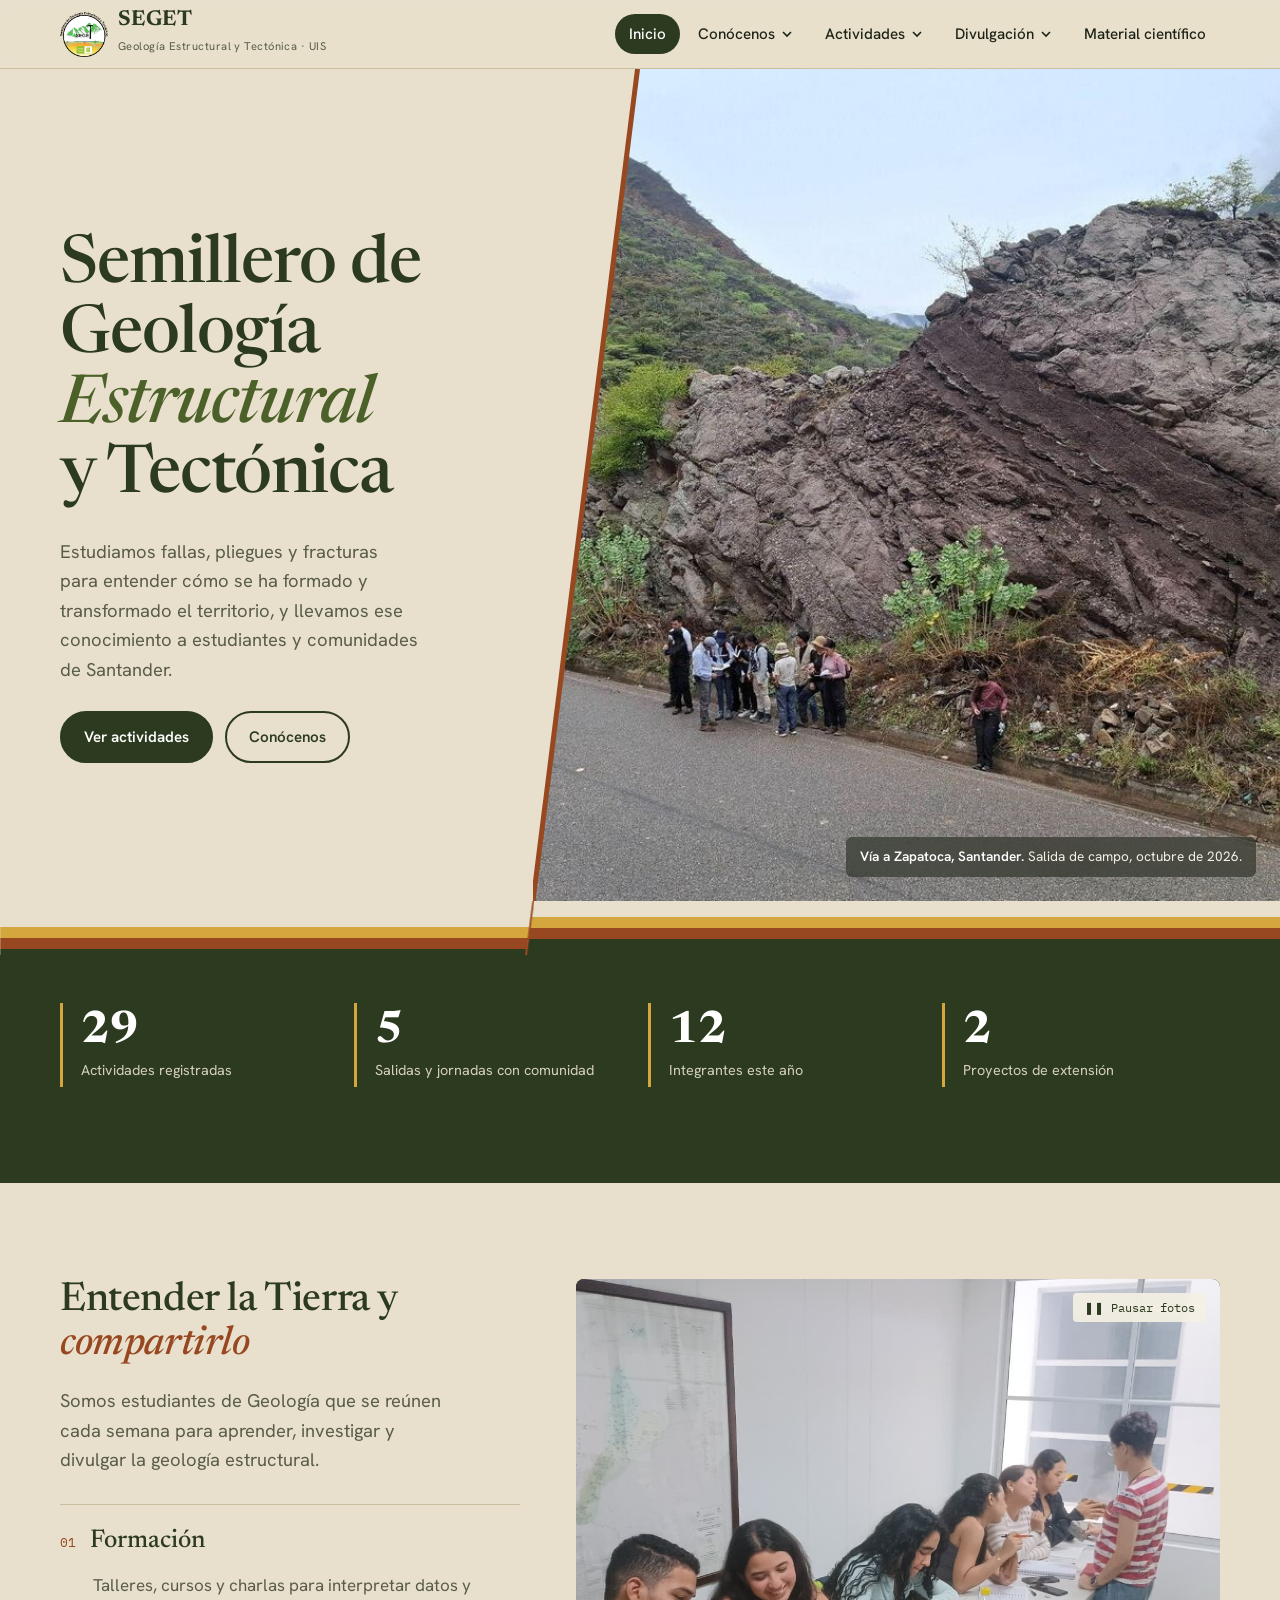
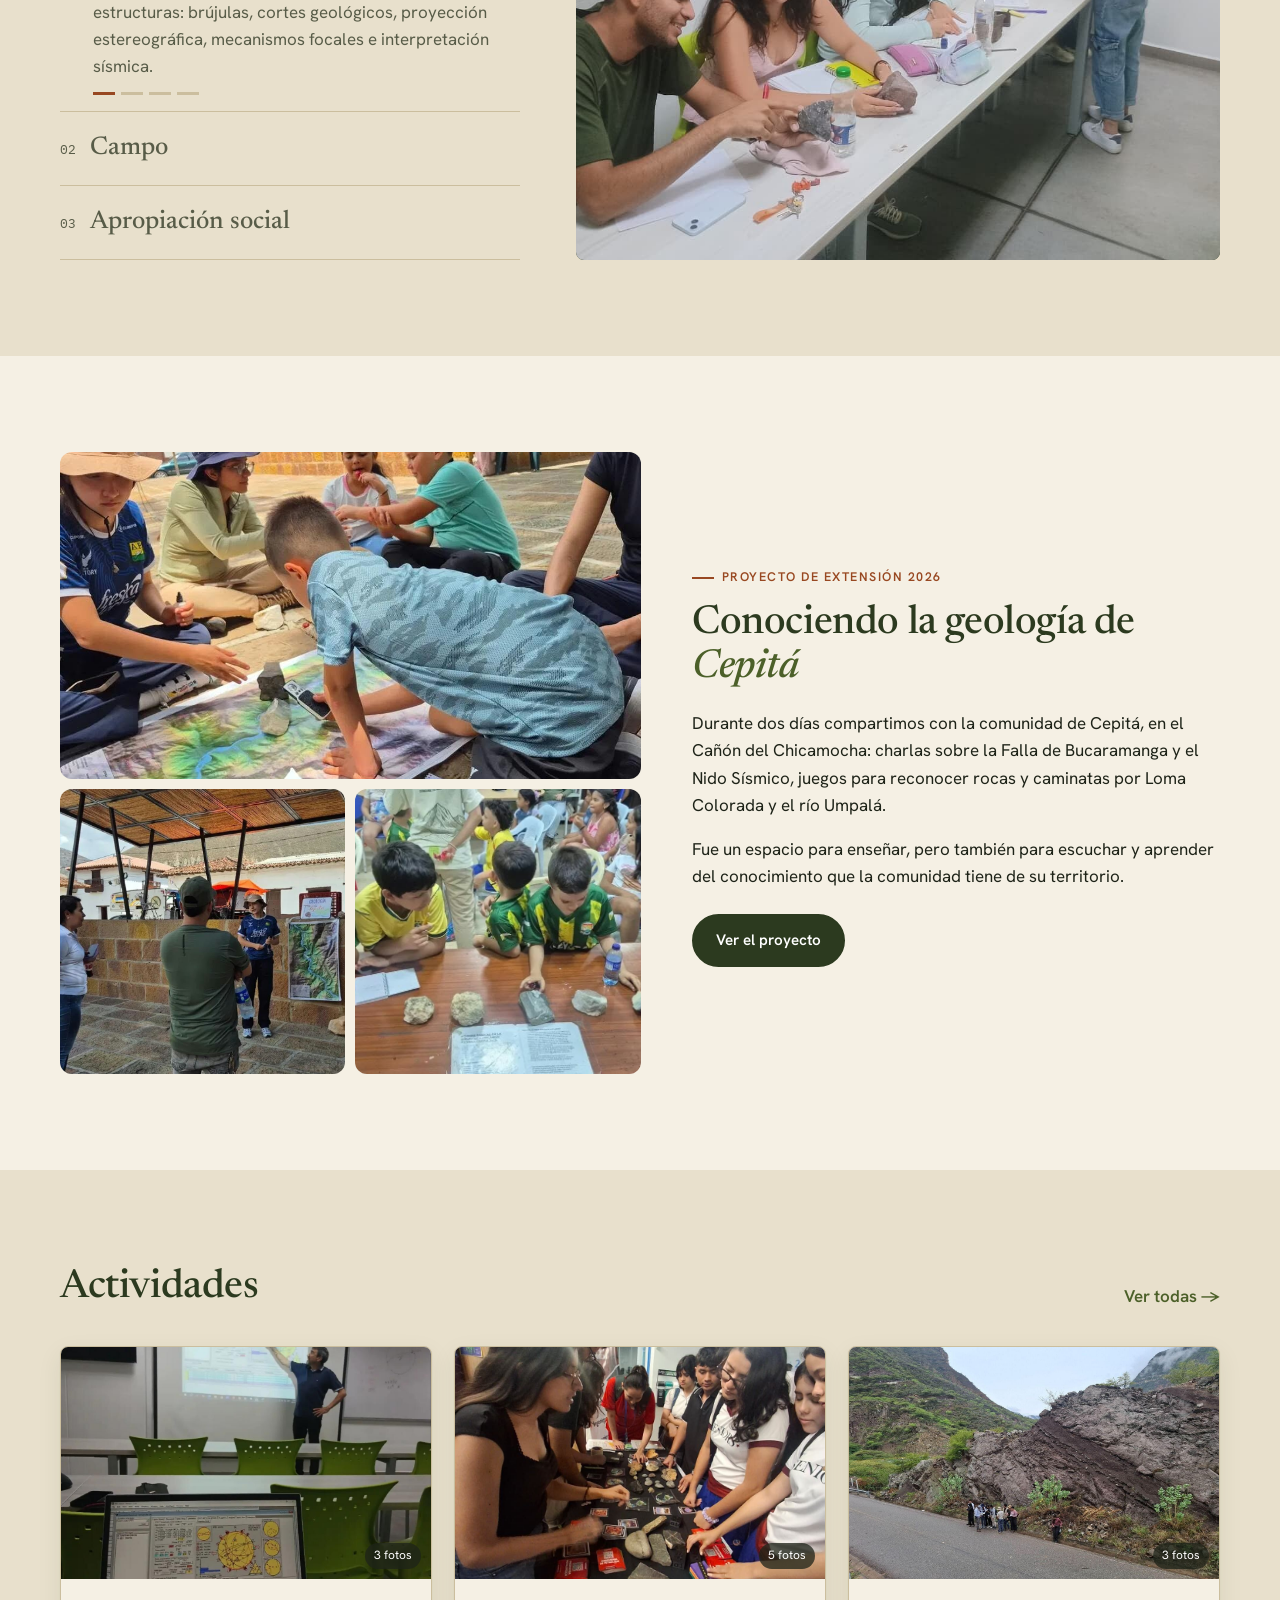
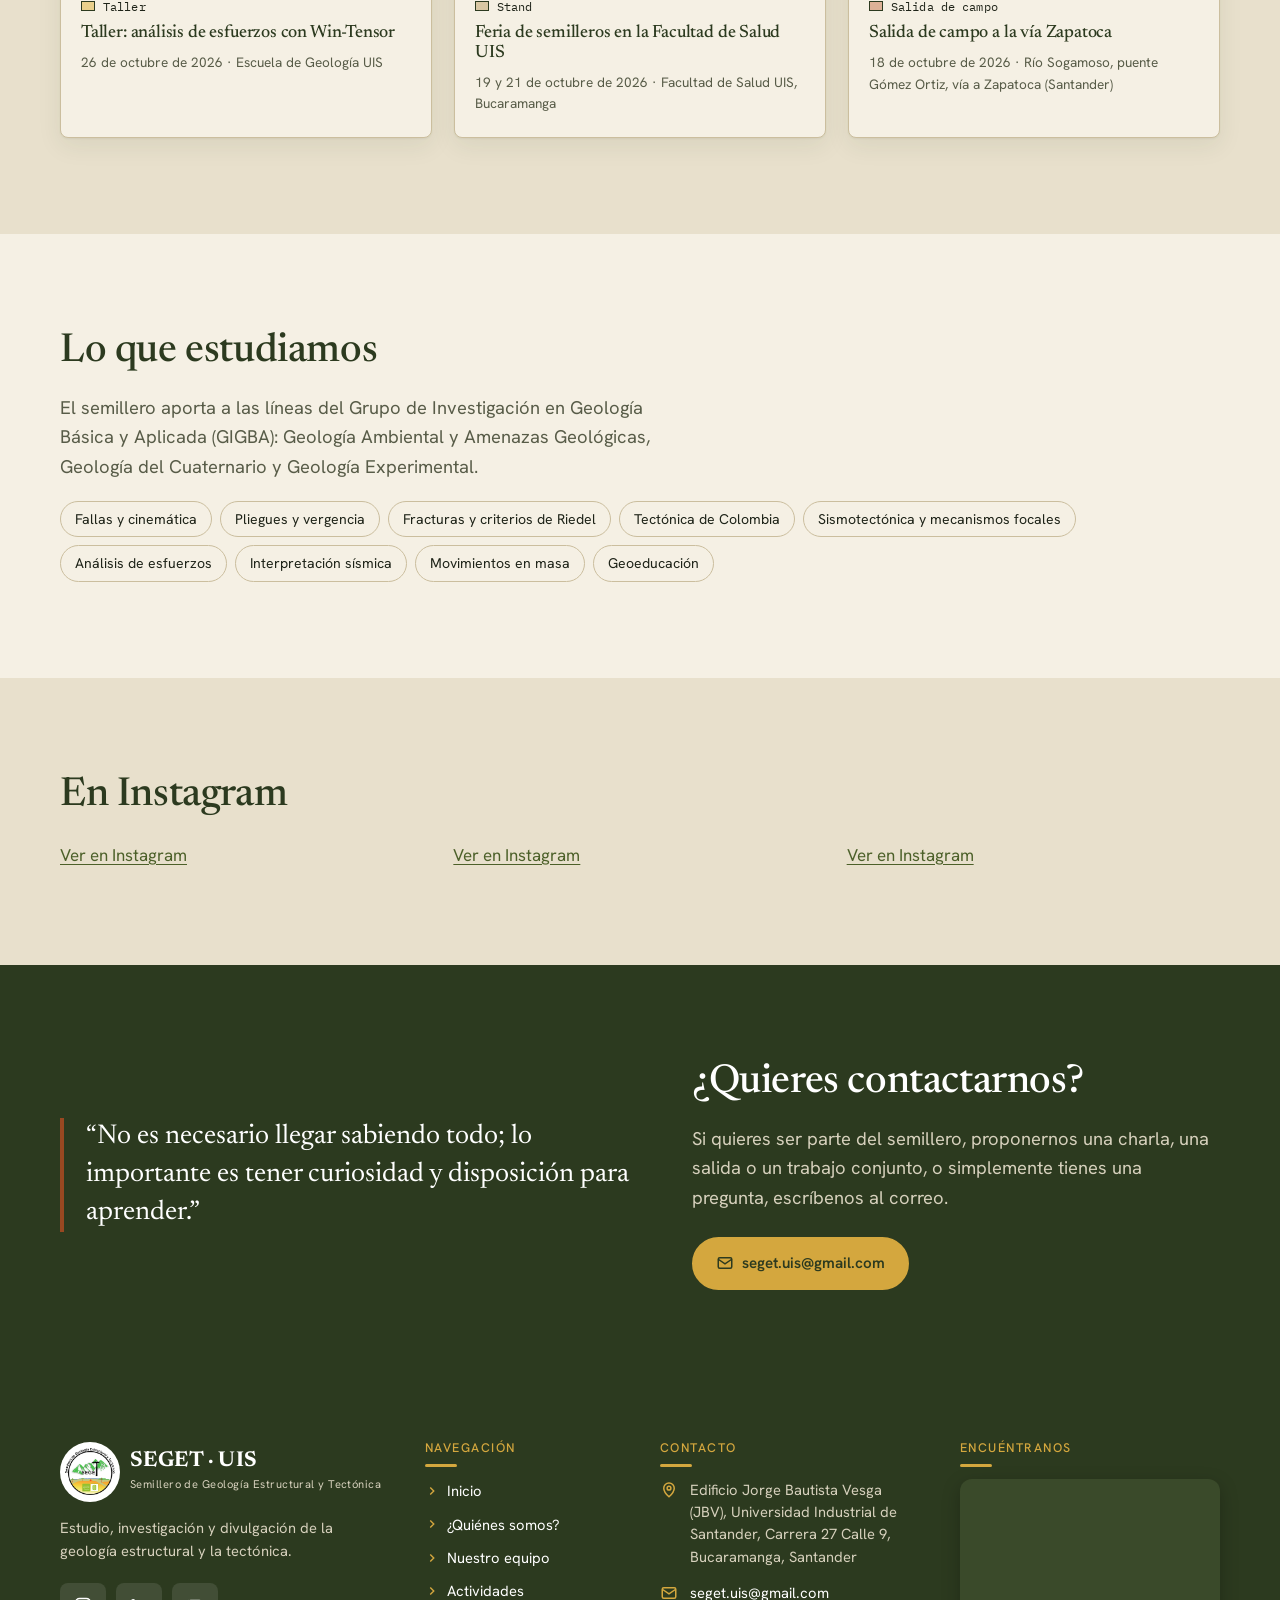
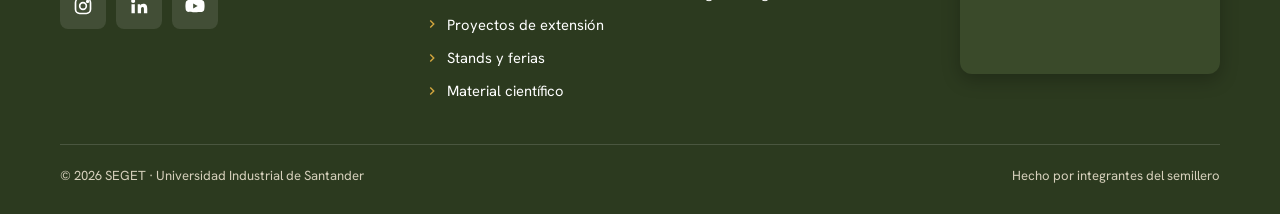
==== commit 28d9f5d5: "Portada: quitar las etiquetas pequeñas sobre Actividades, Lo que estudiamos y En Instagram Los títul" ====
--- a/index.html
+++ b/index.html
@@ -91,7 +91,6 @@
     <div class="contenedor">
       <div class="encabezado-seccion">
         <div>
-          <span class="etiqueta">Lo más reciente</span>
           <h2>Actividades</h2>
         </div>
         <a class="enlace-flecha" href="actividades.html">Ver todas</a>
@@ -102,7 +101,6 @@
 
   <section class="seccion seccion--papel">
     <div class="contenedor">
-      <span class="etiqueta">Líneas de trabajo</span>
       <h2>Lo que estudiamos</h2>
       <p class="lead">El semillero aporta a las líneas del Grupo de Investigación en Geología Básica y Aplicada (GIGBA): Geología Ambiental y Amenazas Geológicas, Geología del Cuaternario y Geología Experimental.</p>
       <ul class="lista-temas">
@@ -121,7 +119,6 @@
 
   <section class="seccion">
     <div class="contenedor">
-      <span class="etiqueta">Noticias</span>
       <h2>En Instagram</h2>
       <div id="instagram" class="mt-2"></div>
     </div>
--- a/assets/css/seget.css
+++ b/assets/css/seget.css
@@ -207,7 +207,7 @@
   .hero { grid-template-columns: 1fr; min-height: 0; }
   .hero-foto { order: -1; }
   .hero-recorte { height: 42vh; min-height: 260px; clip-path: polygon(0 0, 100% 0, 100% 84%, 0 100%); }
-  .hero-foto figcaption { left: auto; right: 12px; top: 12px; bottom: auto; max-width: calc(100% - 24px); padding: 6px 10px; font-size: .74rem; line-height: 1.35; background: rgba(30, 35, 24, .64); }
+  .hero-foto figcaption { left: auto; right: 12px; top: 12px; bottom: auto; max-width: calc(100% - 24px); padding: 6px 10px; font-size: .78rem; line-height: 1.35; background: rgba(30, 35, 24, .64); }
   .hero-falla { display: none; }
   .hero-texto { padding: 24px 16px 48px; }
   .hero h1 { font-size: 2.6rem; }
@@ -631,3 +631,60 @@
   .qh { grid-template-columns: 1fr; }
   .qh-panel { min-height: 0; aspect-ratio: 4 / 3; order: 2; }
 }
+
+/* =========================================================
+   Fase 4: animaciones y microinteracciones
+   Todas duran menos de 300 ms y usan la curva ease-out (Emil Kowalski).
+   Con "reducir movimiento" se apagan (regla global más arriba).
+   ========================================================= */
+
+/* Tarjetas: suben un poco y la foto se acerca dentro del marco */
+.actividad { transition: transform 220ms var(--ease-out), box-shadow 220ms var(--ease-out); }
+.actividad-foto img { transition: transform 400ms var(--ease-out); }
+@media (hover: hover) and (pointer: fine) {
+  .actividad:hover .actividad-foto img { transform: scale(1.04); }
+}
+.actividad:active { transform: scale(.98); }
+
+/* Botones: se hunden un poco al presionarlos */
+.boton, .filtro, .pestana, .nav-desplegar, .cerrar, .ficha-cerrar, .nav-foto, .qh-pausa {
+  transition-property: transform, background-color, color, border-color, box-shadow;
+  transition-duration: 160ms; transition-timing-function: var(--ease-out);
+}
+.boton:active, .filtro:active, .pestana:active, .nav-desplegar:active, .cerrar:active, .ficha-cerrar:active, .qh-pausa:active { transform: scale(.97); }
+
+/* Menú desplegable: crece un poco desde su propio botón */
+@media (min-width: 861px) {
+  .nav-panel {
+    transform-origin: top center; transform: translate(-50%, -4px) scale(.96);
+    transition: opacity 160ms var(--ease-out), transform 160ms var(--ease-out), visibility 160ms;
+  }
+  .nav-grupo:hover .nav-panel, .nav-grupo:focus-within .nav-panel, .nav-grupo.abierto .nav-panel { transform: translate(-50%, 0) scale(1); }
+}
+
+/* Fichas (actividades, material y equipo): aparecen creciendo apenas, sin rebote */
+dialog.detalle[open], dialog.ficha-miembro[open] { animation: ficha-abre 220ms var(--ease-out); }
+dialog.detalle[open]::backdrop, dialog.ficha-miembro[open]::backdrop { animation: velo-abre 220ms var(--ease-out); }
+@keyframes ficha-abre { from { opacity: 0; transform: scale(.96); } }
+@keyframes velo-abre { from { opacity: 0; } }
+
+/* Años y filtros: el marco de la ficha elegida se desliza hasta la nueva */
+.filtros.con-indicador { position: relative; isolation: isolate; }
+.filtros.con-indicador .filtro[aria-pressed="true"] { border-color: transparent; box-shadow: none; background: transparent; }
+.filtro-indicador {
+  position: absolute; left: 0; top: 0; z-index: -1; pointer-events: none;
+  border: 1.5px solid var(--bosque); border-radius: 4px; background: var(--papel); box-shadow: inset 0 -2px 0 var(--bosque);
+  transition: transform 260ms var(--ease-out), width 260ms var(--ease-out), height 260ms var(--ease-out);
+}
+.filtro-indicador.sin-transicion { transition: none; }
+
+/* Barra superior: sombra suave al bajar por la página */
+.header { transition: box-shadow 240ms var(--ease-out); }
+.header.con-sombra { box-shadow: 0 8px 20px -12px rgba(30, 35, 24, .4); }
+
+/* "En desarrollo": punto fijo (el latido infinito distraía y era un patrón genérico) */
+.chip--desarrollo::before { animation: none; }
+
+@media (prefers-reduced-motion: reduce) {
+  dialog.detalle[open], dialog.ficha-miembro[open], dialog.detalle[open]::backdrop, dialog.ficha-miembro[open]::backdrop { animation: none; }
+}
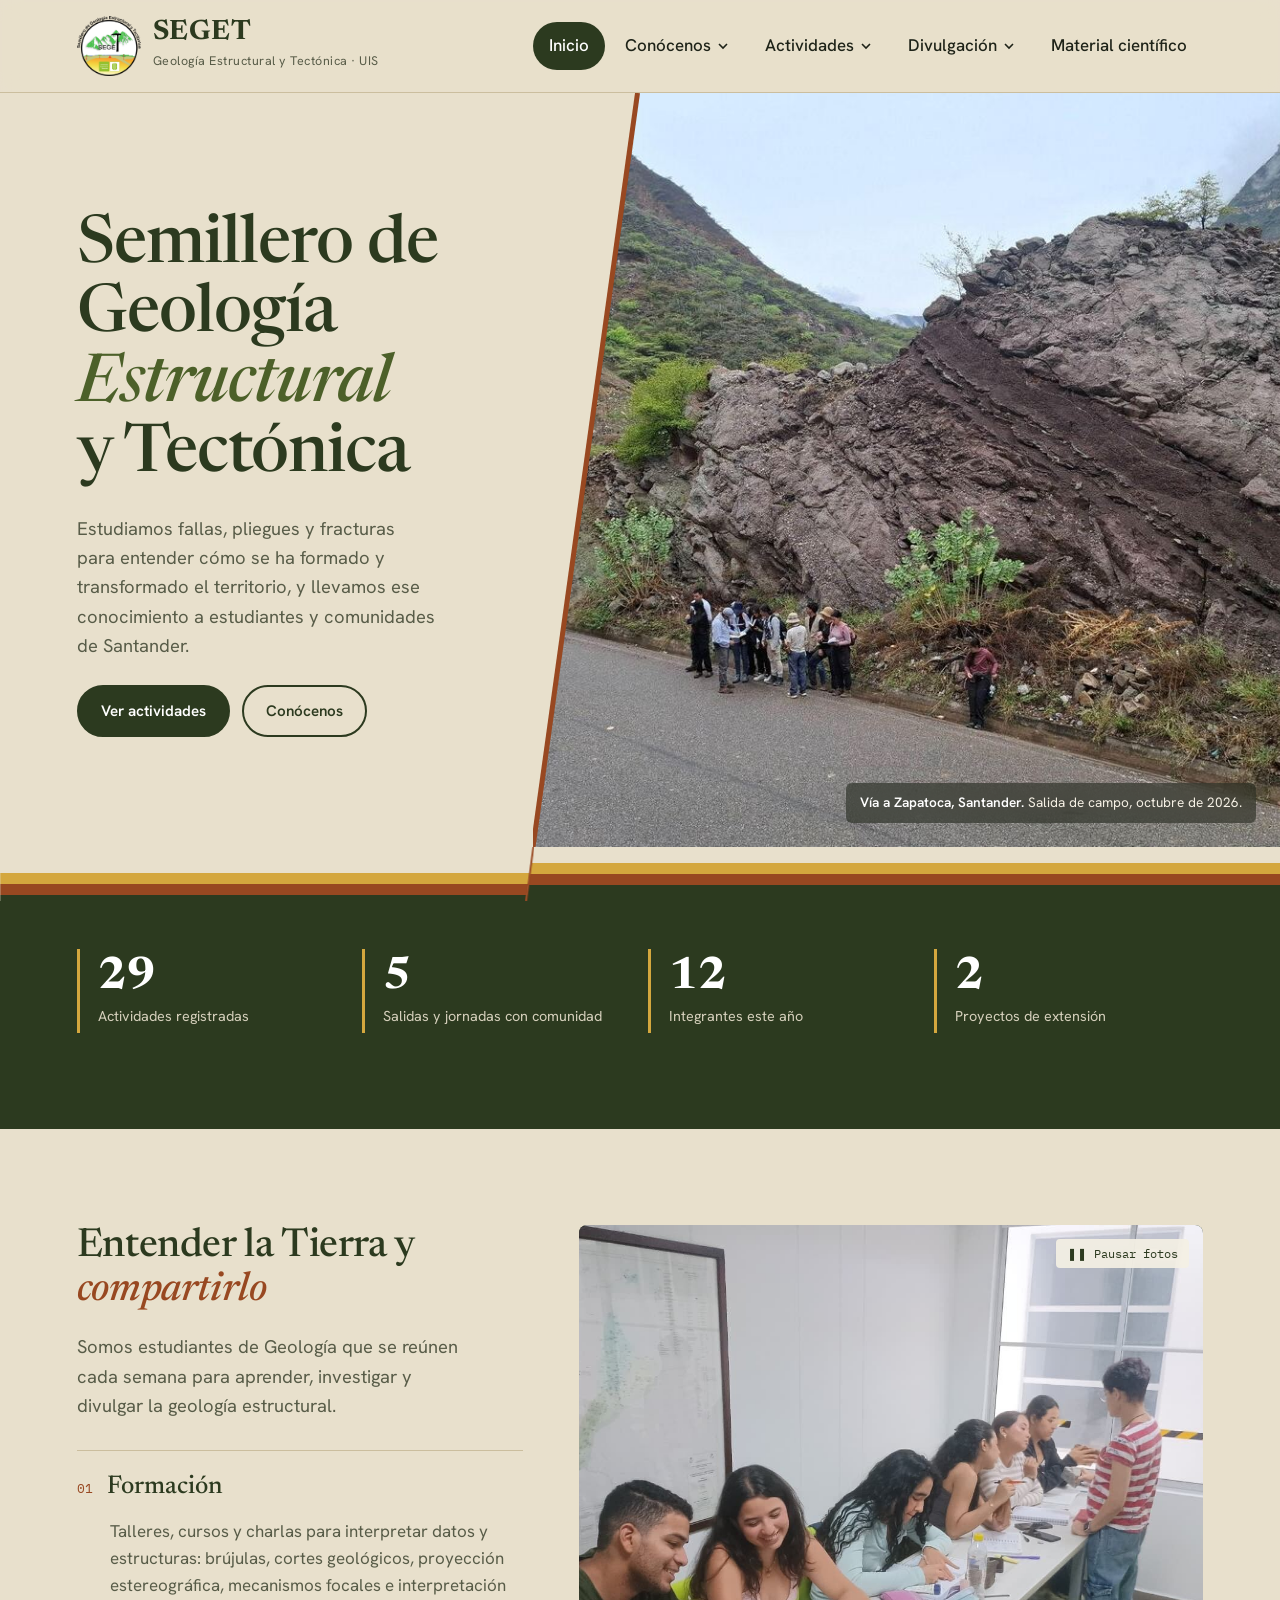
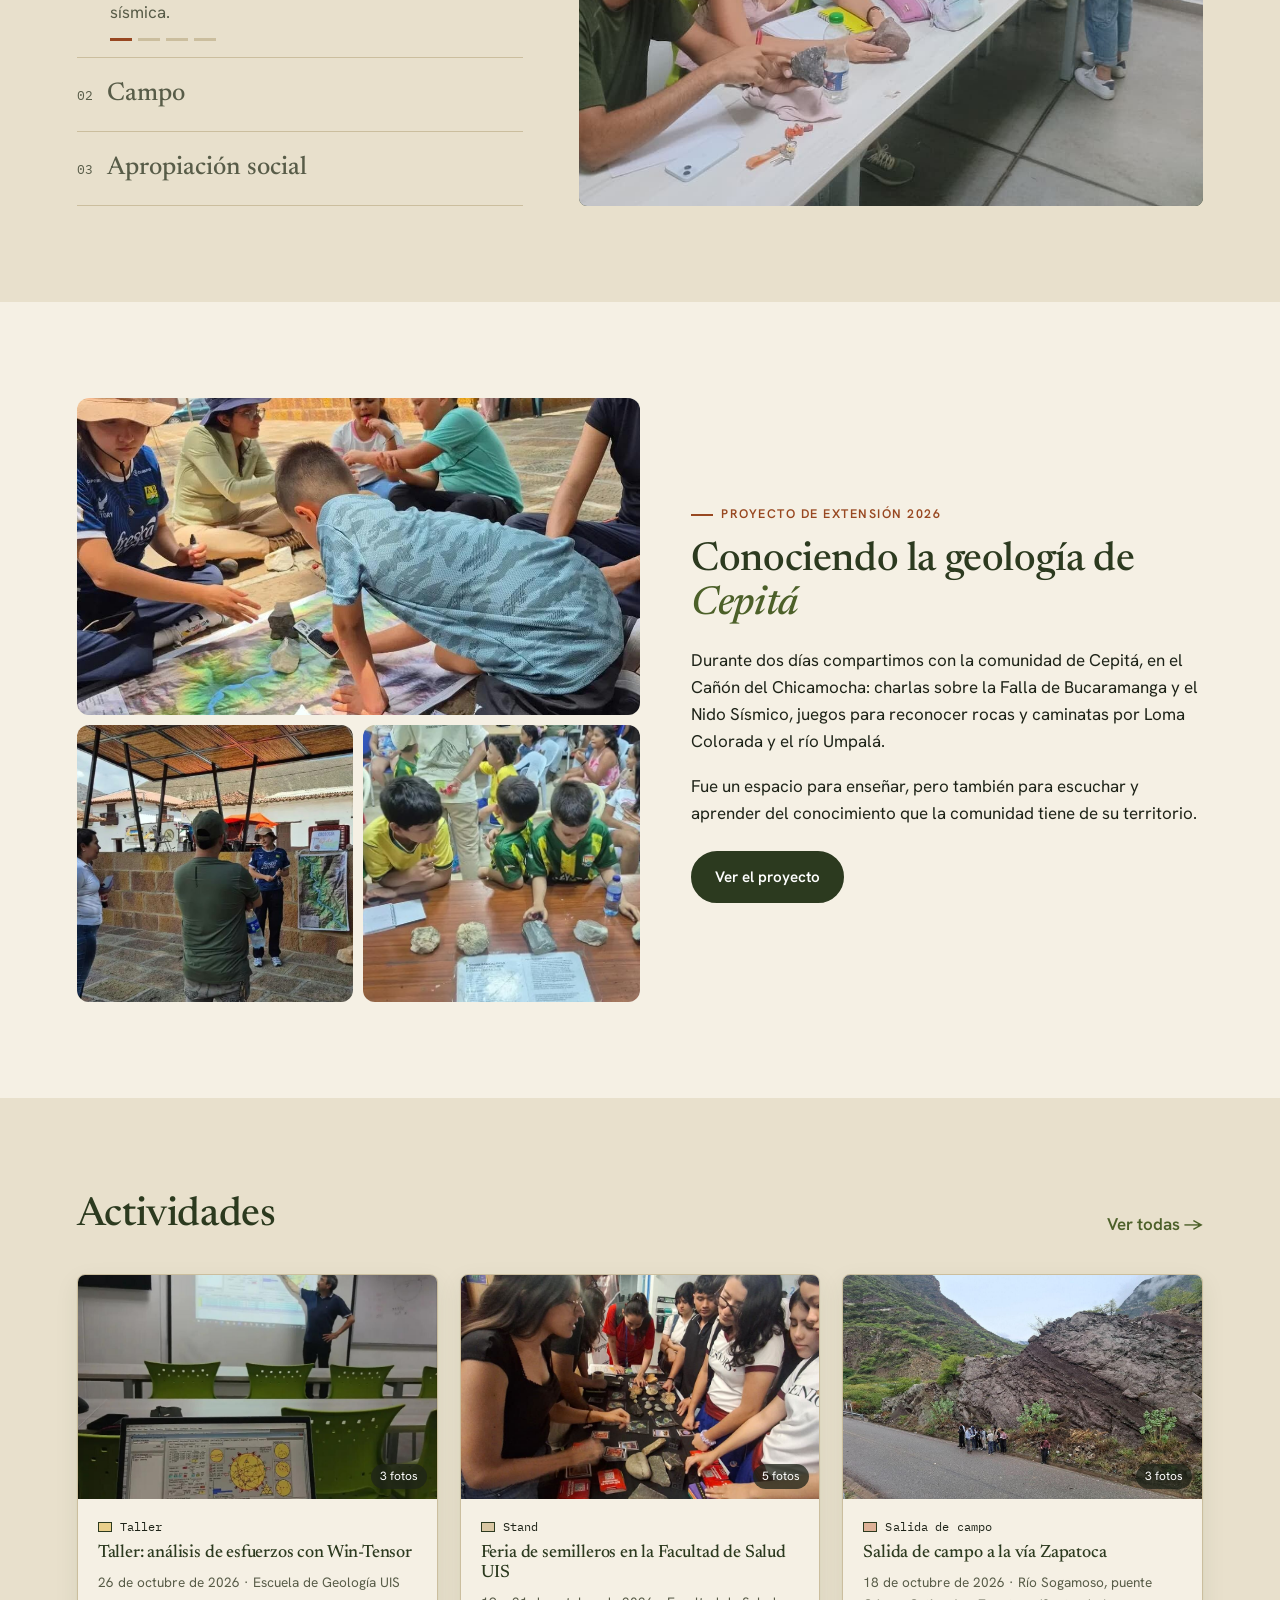
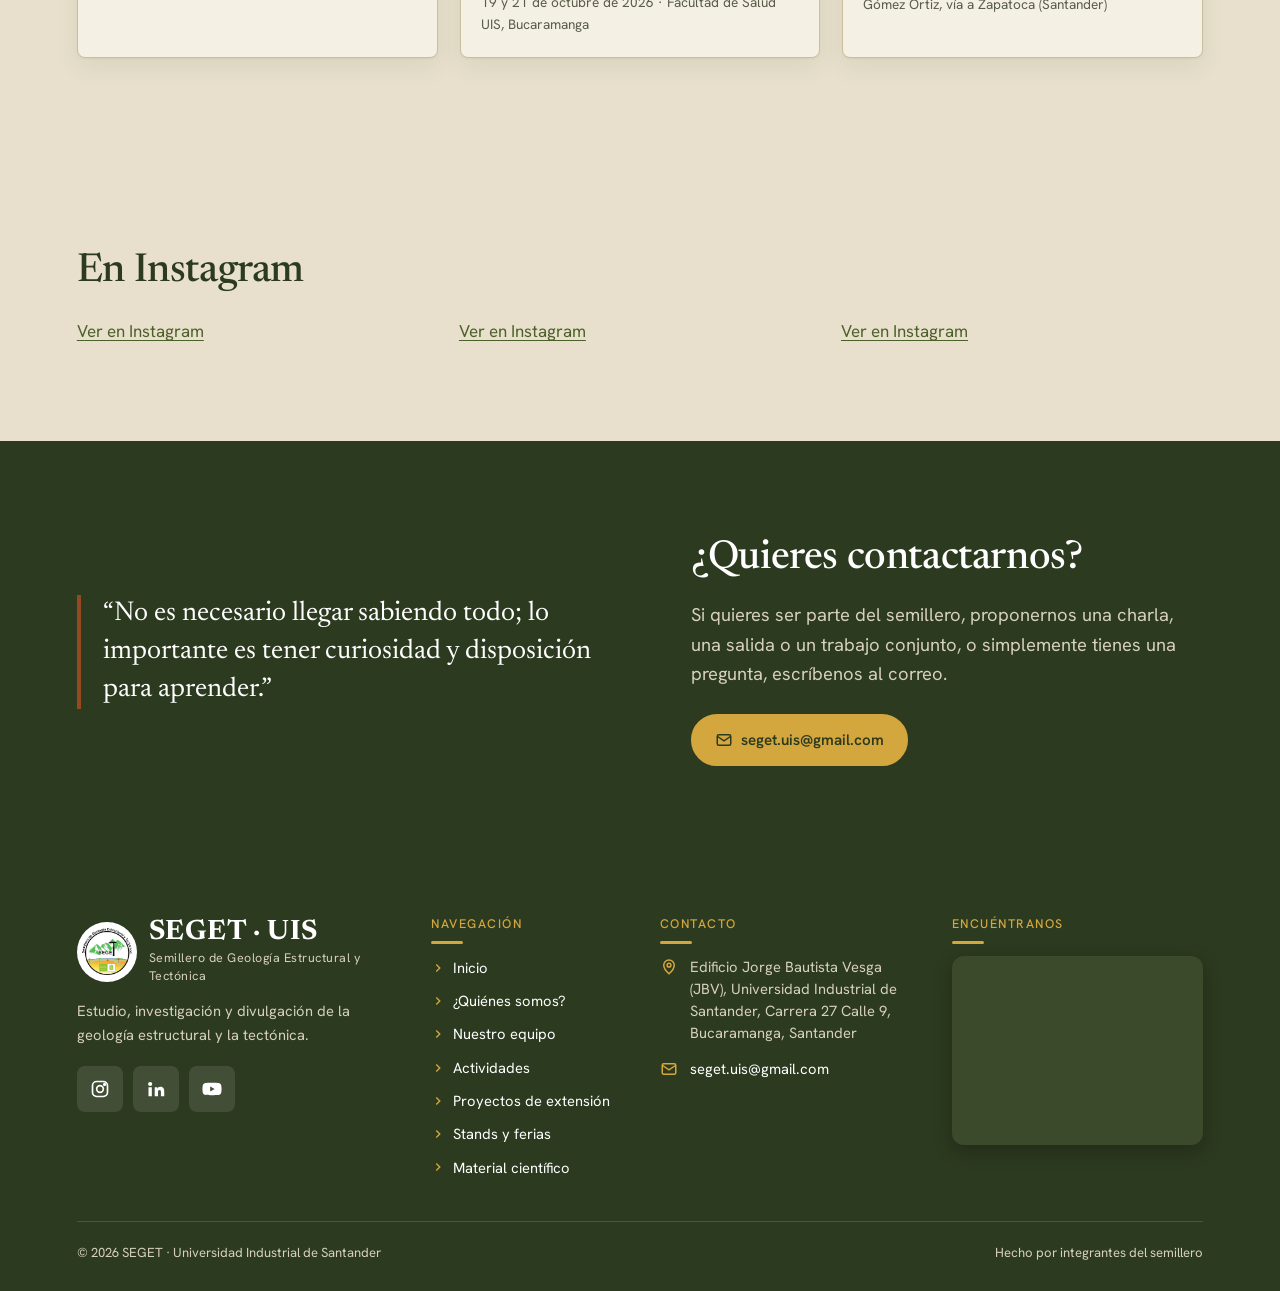
==== commit 1b21a303: "Rediseño de ¿Quiénes somos? y etiquetas de tipo en actividades - ¿Quiénes somos? pasa de 6 bloques a" ====
--- a/index.html
+++ b/index.html
@@ -99,23 +99,6 @@
     </div>
   </section>
 
-  <section class="seccion seccion--papel">
-    <div class="contenedor">
-      <h2>Lo que estudiamos</h2>
-      <p class="lead">El semillero aporta a las líneas del Grupo de Investigación en Geología Básica y Aplicada (GIGBA): Geología Ambiental y Amenazas Geológicas, Geología del Cuaternario y Geología Experimental.</p>
-      <ul class="lista-temas">
-        <li>Fallas y cinemática</li>
-        <li>Pliegues y vergencia</li>
-        <li>Fracturas y criterios de Riedel</li>
-        <li>Tectónica de Colombia</li>
-        <li>Sismotectónica y mecanismos focales</li>
-        <li>Análisis de esfuerzos</li>
-        <li>Interpretación sísmica</li>
-        <li>Movimientos en masa</li>
-        <li>Geoeducación</li>
-      </ul>
-    </div>
-  </section>
 
   <section class="seccion">
     <div class="contenedor">
--- a/assets/css/seget.css
+++ b/assets/css/seget.css
@@ -29,7 +29,9 @@
 
   --radio: 8px;
   --sombra: 0 1px 2px rgba(44, 58, 31, .06), 0 8px 24px rgba(44, 58, 31, .08);
-  --ancho: 1160px;
+  --ancho: 1640px;
+  --margen: clamp(16px, 6vw, 120px);   /* margen lateral mínimo */
+  --alto-header: 92px;
 }
 
 *, *::before, *::after { box-sizing: border-box; }
@@ -60,7 +62,7 @@
 p { margin: 0 0 1em; }
 em.acento { font-style: italic; color: var(--verde); }
 
-.contenedor { width: min(var(--ancho), 100% - 32px); margin-inline: auto; }
+.contenedor { width: min(var(--ancho), 100% - 2 * var(--margen)); margin-inline: auto; }
 .seccion { padding: clamp(56px, 8vw, 96px) 0; }
 .seccion--papel { background: var(--papel); }
 .seccion--bosque { background: var(--bosque); color: #EDE7D6; }
@@ -106,15 +108,16 @@
   -webkit-backdrop-filter: saturate(1.4) blur(10px);
   border-bottom: 1px solid var(--linea);
 }
-.header .contenedor { display: flex; align-items: center; justify-content: space-between; height: 68px; }
+.header .contenedor { display: flex; align-items: center; justify-content: space-between; height: var(--alto-header); }
 .marca { display: flex; align-items: center; gap: 10px; text-decoration: none; color: var(--bosque); }
-.marca img { width: 48px; height: 45px; object-fit: contain; }
-.marca strong { font-family: var(--serif); font-size: 1.35rem; letter-spacing: .02em; display: block; line-height: 1; }
-.marca small { font-size: .7rem; color: var(--gris); letter-spacing: .04em; }
+.marca { gap: 12px; }
+.marca img { width: 64px; height: 60px; object-fit: contain; }
+.marca strong { font-family: var(--serif); font-size: 1.75rem; letter-spacing: .02em; display: block; line-height: 1; }
+.marca small { font-size: .78rem; color: var(--gris); letter-spacing: .04em; }
 .nav { display: flex; gap: 4px; align-items: center; }
 .nav a {
-  text-decoration: none; color: var(--tinta); font-weight: 500; font-size: .95rem;
-  padding: 8px 14px; border-radius: 999px; white-space: nowrap;
+  text-decoration: none; color: var(--tinta); font-weight: 500; font-size: 1.06rem;
+  padding: 10px 16px; border-radius: 999px; white-space: nowrap;
 }
 .nav a:hover { background: var(--verde-claro); color: var(--bosque); }
 .nav a[aria-current="page"] { background: var(--bosque); color: #fff; }
@@ -122,8 +125,8 @@
 .nav-grupo { position: relative; }
 .nav-desplegar {
   display: inline-flex; align-items: center; gap: 4px; white-space: nowrap;
-  border: 0; background: none; cursor: pointer; font: inherit; font-weight: 500; font-size: .95rem; color: var(--tinta);
-  padding: 8px 12px 8px 14px; border-radius: 999px;
+  border: 0; background: none; cursor: pointer; font: inherit; font-weight: 500; font-size: 1.06rem; color: var(--tinta);
+  padding: 10px 14px 10px 16px; border-radius: 999px;
 }
 .nav-desplegar svg { width: 16px; height: 16px; transition: transform .2s; }
 .nav-desplegar:hover { background: var(--verde-claro); color: var(--bosque); }
@@ -157,9 +160,10 @@
 }
 
 @media (max-width: 860px) {
+  :root { --alto-header: 68px; }
   .menu-boton { display: block; }
   .nav {
-    position: absolute; top: 68px; left: 0; right: 0;
+    position: absolute; top: var(--alto-header); left: 0; right: 0;
     flex-direction: column; align-items: stretch; gap: 0;
     background: var(--arena); border-bottom: 1px solid var(--linea);
     padding: 8px 16px 16px;
@@ -181,14 +185,15 @@
 .hero {
   position: relative; overflow: hidden;
   display: grid; grid-template-columns: minmax(0, 5fr) minmax(0, 7fr);
-  min-height: min(calc(100svh - 68px), 860px);
+  /* Deja ver la banda de estratos (54 px) en la primera pantalla, para que se vea el movimiento de la falla */
+  min-height: min(calc(100svh - var(--alto-header) - 54px), 860px);
 }
 .hero-texto {
   position: relative; z-index: 2;
-  display: flex; flex-direction: column; justify-content: center; gap: 26px;
-  padding: clamp(48px, 7vw, 104px) 32px 64px max(16px, calc((100vw - var(--ancho)) / 2));
-}
-.hero h1 { font-size: clamp(2.7rem, 5.2vw, 5rem); margin: 0; letter-spacing: -.015em; line-height: 1.05; }
+  display: flex; flex-direction: column; justify-content: center; gap: clamp(16px, 2.6vh, 26px);
+  padding: clamp(28px, 6vh, 88px) 32px clamp(28px, 5vh, 48px) max(var(--margen), calc((100% * 12 / 5 - var(--ancho)) / 2));
+}
+.hero h1 { font-size: clamp(2.6rem, min(5.2vw, 8vh), 5rem); margin: 0; letter-spacing: -.015em; line-height: 1.05; }
 .hero h1 em { font-style: italic; color: var(--verde); }
 .hero .lead { margin: 0; max-width: 36ch; }
 .hero-acciones { display: flex; gap: 12px; flex-wrap: wrap; }
@@ -439,8 +444,6 @@
 .destacado-fotos img:first-child { grid-column: span 2; aspect-ratio: 16 / 9; }
 @media (max-width: 860px) { .destacado { grid-template-columns: 1fr; } }
 
-.lista-temas { display: flex; flex-wrap: wrap; gap: 8px; padding: 0; margin: 18px 0 0; list-style: none; }
-.lista-temas li { padding: 6px 14px; border-radius: 999px; border: 1.5px solid var(--linea); font-size: .88rem; background: var(--papel); }
 
 /* ---------- Citas ---------- */
 .cita { font-family: var(--serif); font-size: clamp(1.25rem, 2.4vw, 1.7rem); line-height: 1.4; color: var(--bosque); border-left: 4px solid var(--falla); padding-left: 22px; margin: 0; }
@@ -688,3 +691,104 @@
 @media (prefers-reduced-motion: reduce) {
   dialog.detalle[open], dialog.ficha-miembro[open], dialog.detalle[open]::backdrop, dialog.ficha-miembro[open]::backdrop { animation: none; }
 }
+
+/* ==========================================================
+   ¿Quiénes somos? (nosotros.html)
+   ========================================================== */
+
+/* Apertura: título, presentación y fotos en una sola pantalla */
+.cn-apertura { padding: clamp(36px, 5vw, 64px) 0 clamp(48px, 6vw, 88px); }
+.cn-apertura-rejilla { display: grid; grid-template-columns: 5fr 6fr; gap: clamp(28px, 5vw, 80px); align-items: start; }
+.cn-apertura h1 { font-size: clamp(2.2rem, 4.6vw, 3.6rem); margin-bottom: .4em; }
+.cn-apertura .lead { color: var(--tinta); font-size: 1.2rem; line-height: 1.55; margin: 0 0 1em; max-width: 52ch; }
+.cn-apertura-texto p:not(.lead) { color: var(--gris); font-size: 1.05rem; line-height: 1.65; max-width: 56ch; }
+.cn-apertura-fotos { display: grid; grid-template-columns: 3fr 2fr; gap: 12px; }
+.cn-apertura-fotos img { width: 100%; height: 100%; object-fit: cover; border-radius: var(--radio); display: block; }
+.cn-f1 { grid-column: 1 / -1; aspect-ratio: 16 / 10; }
+.cn-f3 { aspect-ratio: 4 / 3; }
+
+/* ¿Qué investigamos?: tres estratos, del más claro arriba al más oscuro abajo */
+.cn-estratos { --h: 128px; margin-top: clamp(28px, 4vw, 48px); }
+.cn-lineas-lista { list-style: none; margin: 0; padding: 0; display: grid; }
+.cn-lineas-lista li { box-sizing: border-box; min-height: var(--h); padding: 20px 28px; display: flex; flex-direction: column; justify-content: center; background: var(--capa); }
+.cn-lineas-lista li:nth-child(1) { --capa: #E6E7D6; border-radius: var(--radio) var(--radio) 0 0; }
+.cn-lineas-lista li:nth-child(2) { --capa: var(--verde-claro); }
+.cn-lineas-lista li:nth-child(3) { --capa: #D1D6B8; border-radius: 0 0 var(--radio) var(--radio); }
+.cn-num { display: block; font-family: var(--mono); font-size: .8rem; color: var(--verde); margin-bottom: 14px; }
+.cn-lineas-lista h3 { font-size: clamp(1.4rem, 2.2vw, 1.9rem); margin: 0; color: var(--bosque); }
+
+/* Temas: índice numerado de cuaderno, alineado a tres columnas */
+.cn-temas-titulo { font-family: var(--mono); font-size: .8rem; font-weight: 400; color: var(--gris); margin: clamp(36px, 5vw, 56px) 0 0; padding-bottom: 10px; border-bottom: 1px solid var(--linea); }
+.cn-temas { list-style: none; margin: 0; padding: 0; display: grid; grid-template-columns: repeat(3, 1fr); counter-reset: tema; }
+.cn-temas li { position: relative; counter-increment: tema; display: flex; gap: 14px; align-items: baseline; padding: 14px 24px 14px 0; font-size: 1.05rem; }
+.cn-temas li:not(:nth-child(3n+1)) { padding-left: 24px; }
+.cn-temas li::before { content: counter(tema, decimal-leading-zero); font-family: var(--mono); font-size: .76rem; color: var(--gris); transition: color .2s var(--ease-out); }
+.cn-temas li::after { content: ""; position: absolute; left: 0; right: 0; bottom: 0; height: 1px; background: var(--linea); transform-origin: left; }
+@media (hover: hover) {
+  .cn-temas li { transition: transform .2s var(--ease-out); }
+  .cn-temas li:hover { transform: translateX(4px); }
+  .cn-temas li:hover::before { color: var(--verde); }
+}
+
+/* ¿Por qué lo hacemos? y las citas */
+.cn-porque-rejilla { display: grid; grid-template-columns: 5fr 6fr; gap: clamp(28px, 5vw, 80px); align-items: start; }
+.cn-porque .lead { max-width: 40ch; }
+.cn-citas { display: grid; gap: 28px; }
+.cn-citas-titulo { font-family: var(--mono); font-size: .8rem; font-weight: 400; color: var(--ocre); margin: 0; }
+.cn-citas .cita { position: relative; border-left: 0; }
+.cn-citas .cita::before { content: ""; position: absolute; left: 0; top: 0; bottom: 0; width: 4px; background: var(--falla); transform-origin: top; }
+
+/* ¿Estás pensando en unirte? */
+.cn-unete-rejilla { display: grid; grid-template-columns: 6fr 5fr; gap: clamp(28px, 5vw, 80px); align-items: center; }
+.cn-unete-foto { width: 100%; height: auto; aspect-ratio: 4 / 3; object-fit: cover; border-radius: var(--radio); }
+
+@media (max-width: 860px) {
+  .cn-apertura-rejilla, .cn-porque-rejilla, .cn-unete-rejilla { grid-template-columns: 1fr; }
+  .cn-estratos { --h: 150px; }
+  .cn-lineas-lista li { padding: 20px 18px; }
+  .cn-temas { grid-template-columns: 1fr; }
+  .cn-temas li, .cn-temas li:not(:nth-child(3n+1)) { padding-left: 0; padding-right: 0; }
+  .cn-unete-foto { order: 2; }
+}
+
+/* ---------- Movimiento (solo con .cn-anim, que el JS no pone si se pide reducir movimiento) ---------- */
+@keyframes cn-sube { from { opacity: 0; transform: translateY(var(--d, 14px)); } to { opacity: 1; transform: none; } }
+@keyframes cn-aparece { from { opacity: 0; } to { opacity: 1; } }
+@keyframes cn-corte {
+  from { clip-path: polygon(0 0, 0 0, -16% 100%, 0 100%); transform: scale(1.05); }
+  to { clip-path: polygon(0 0, 116% 0, 100% 100%, 0 100%); transform: none; }
+}
+@keyframes cn-deposita { from { opacity: 0; transform: translateY(-36px); } to { opacity: 1; transform: none; } }
+@keyframes cn-raya-x { from { transform: scaleX(0); } to { transform: scaleX(1); } }
+@keyframes cn-raya-y { from { transform: scaleY(0); } to { transform: scaleY(1); } }
+
+/* Apertura: entra una vez al cargar. Título primero, texto detrás, fotos con corte diagonal */
+.cn-anim .cn-apertura h1 { --d: 18px; animation: cn-sube .7s var(--ease-out) both; }
+.cn-anim .cn-apertura .lead { --d: 10px; animation: cn-sube .6s var(--ease-out) 90ms both; }
+.cn-anim .cn-apertura-texto p:not(.lead) { animation: cn-aparece .6s var(--ease-out) 170ms both; }
+.cn-anim .cn-apertura-texto p:not(.lead) + p { animation-delay: 210ms; }
+.cn-anim .cn-f1 { animation: cn-corte 1s var(--ease-in-out) 120ms both; }
+.cn-anim .cn-f2 { animation: cn-corte .9s var(--ease-in-out) 300ms both; }
+.cn-anim .cn-f3 { animation: cn-corte .9s var(--ease-in-out) 360ms both; }
+
+/* Los bloques de abajo esperan pausados hasta entrar en pantalla (.cn-visto) */
+.cn-anim .cn-lineas-lista li { animation: cn-deposita .7s var(--ease-out) both paused; }
+.cn-anim .cn-lineas-lista li:nth-child(2) { animation-delay: 200ms; }
+.cn-anim .cn-lineas-lista li:nth-child(1) { animation-delay: 360ms; }
+.cn-anim .cn-temas li { animation: cn-aparece .45s var(--ease-out) calc(560ms + var(--i, 0) * 40ms) both paused; }
+.cn-anim .cn-temas li::after { animation: cn-raya-x .7s var(--ease-out) calc(540ms + var(--i, 0) * 40ms) both paused; }
+.cn-anim .cn-citas-titulo { animation: cn-aparece .5s var(--ease-out) both paused; }
+.cn-anim .cn-citas .cita::before { animation: cn-raya-y .7s var(--ease-in-out) both paused; }
+.cn-anim .cn-citas .cita { --d: 8px; animation: cn-sube .7s var(--ease-out) 180ms both paused; }
+.cn-anim .cn-citas .cita + .cita::before { animation-delay: 160ms; }
+.cn-anim .cn-citas .cita + .cita { animation-delay: 320ms; }
+.cn-anim .cn-unete-foto { animation: cn-corte 1s var(--ease-in-out) both paused; }
+.cn-anim .cn-visto, .cn-anim .cn-visto *, .cn-anim .cn-visto *::before, .cn-anim .cn-visto *::after { animation-play-state: running !important; }
+
+/* Móvil estrecho: la marca del encabezado cabe en una línea */
+@media (max-width: 480px) {
+  .marca { gap: 10px; }
+  .marca img { width: 48px; height: 45px; }
+  .marca strong { font-size: 1.45rem; }
+  .marca small { font-size: .68rem; letter-spacing: .02em; white-space: nowrap; }
+}
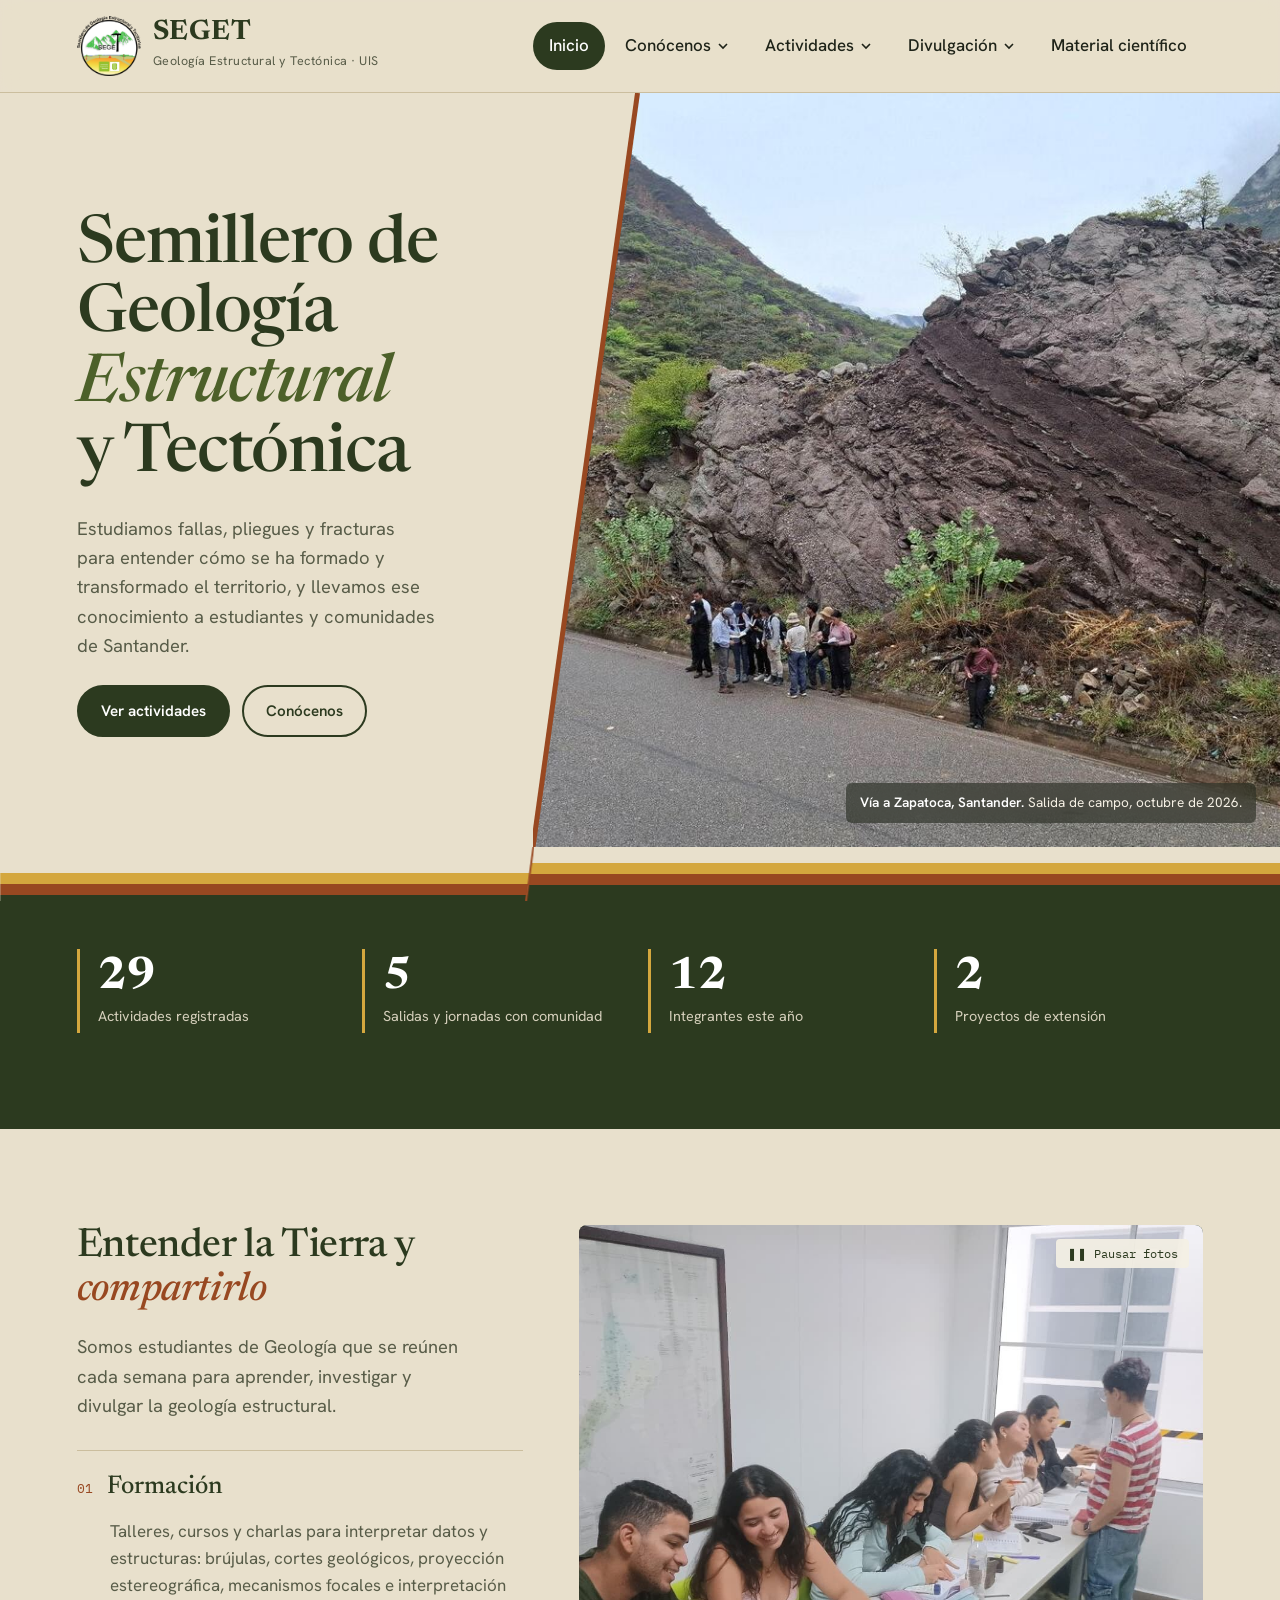
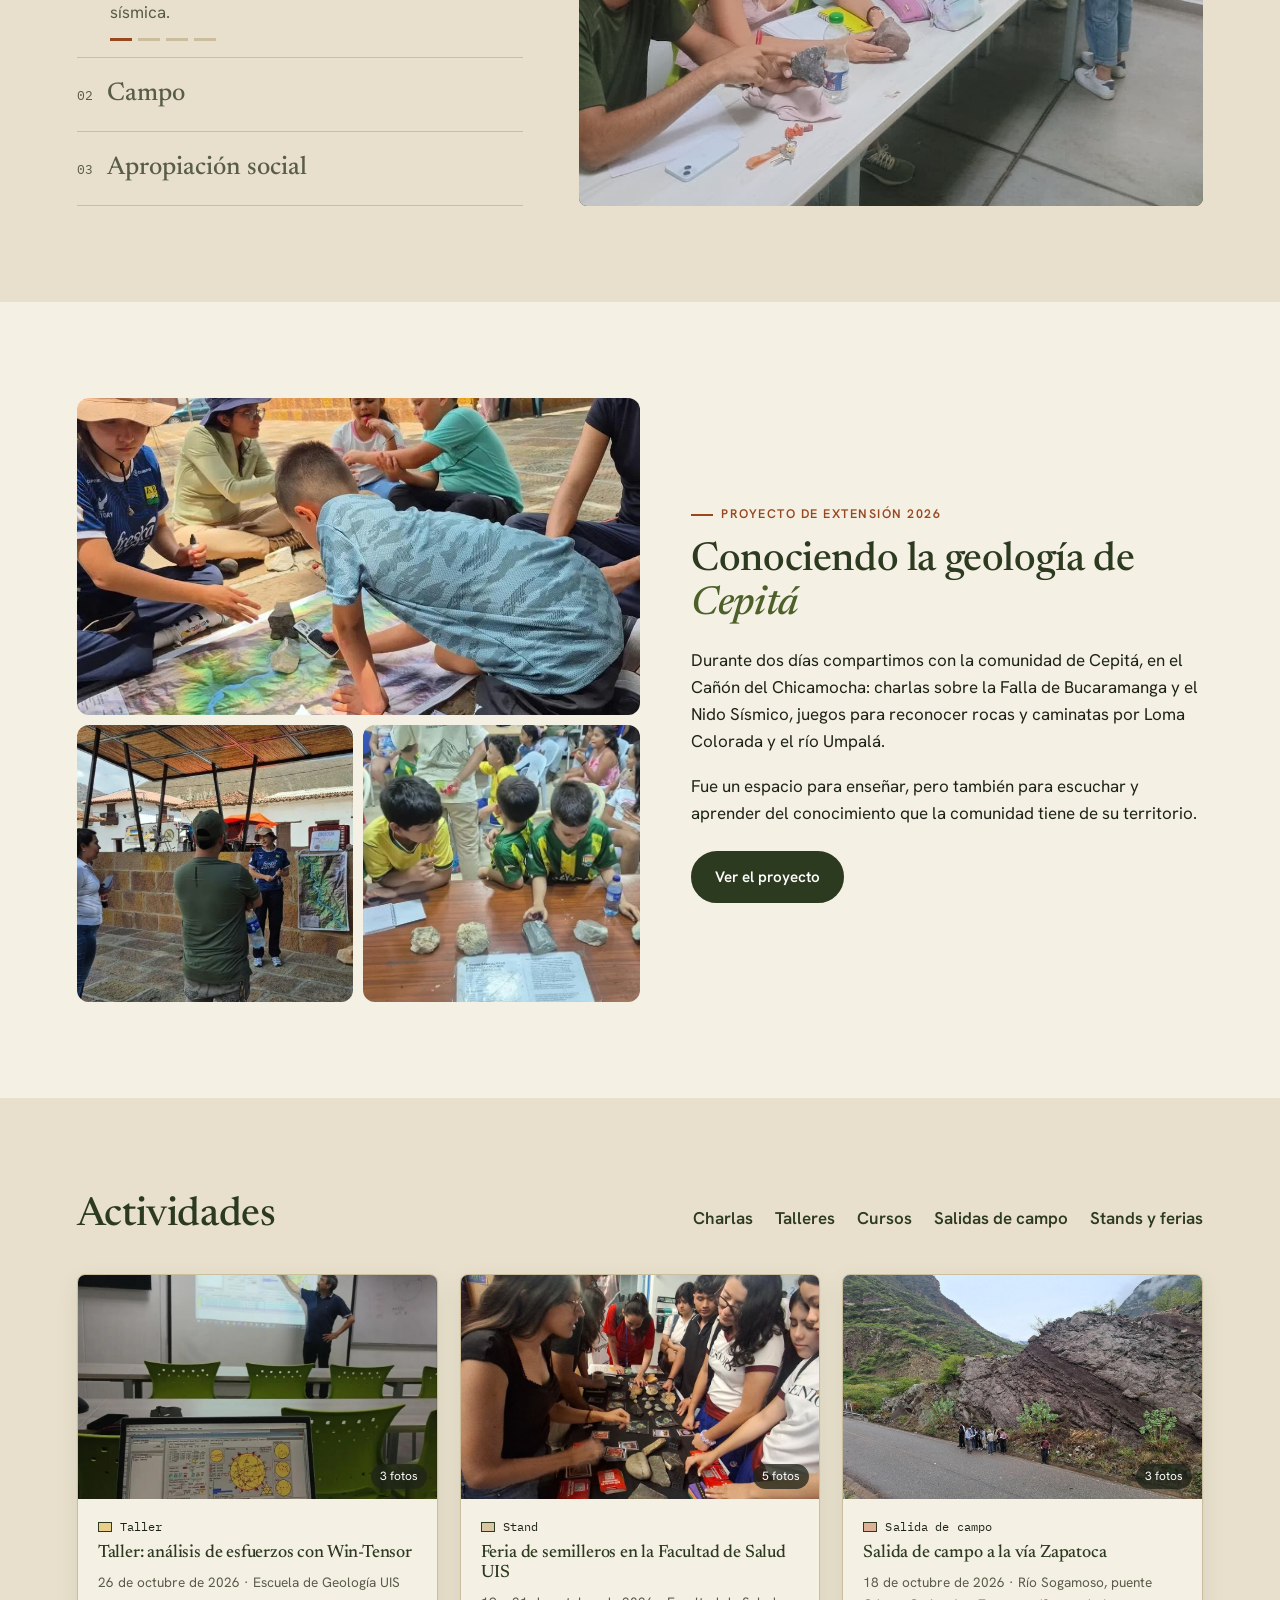
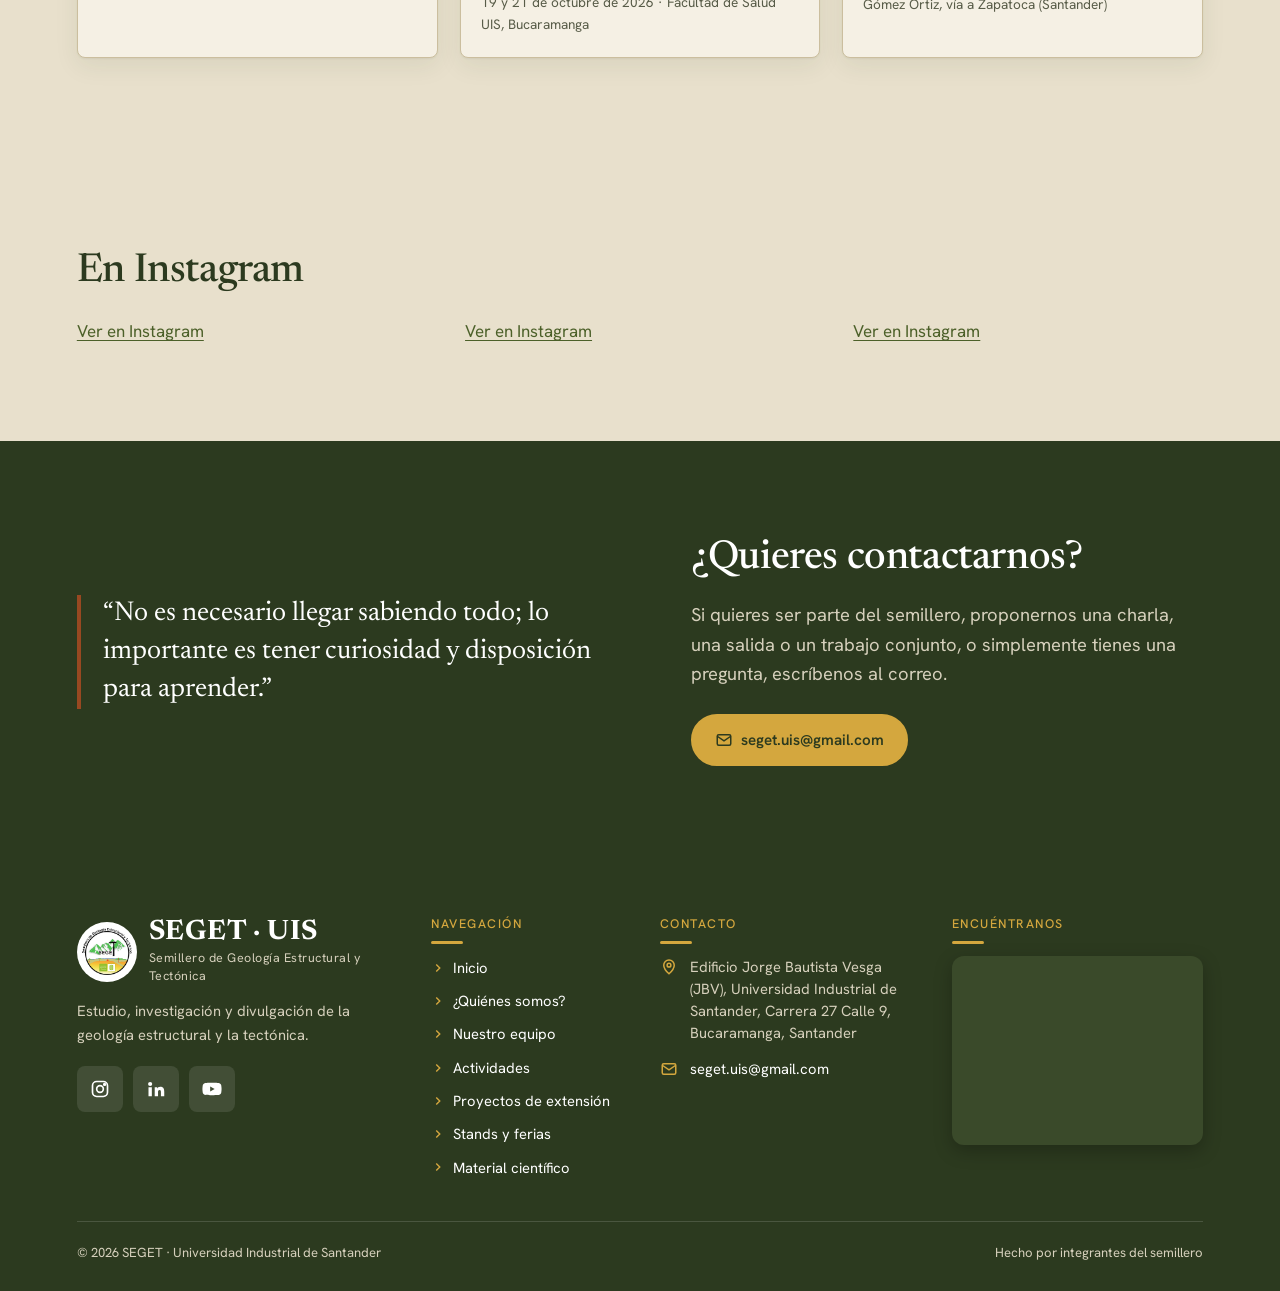
==== commit 9a440373: "Inicio: enlaces a cada sección de actividades en lugar de Ver todas Co-Authored-By: Claude Opus 5.5 " ====
--- a/index.html
+++ b/index.html
@@ -93,7 +93,13 @@
         <div>
           <h2>Actividades</h2>
         </div>
-        <a class="enlace-flecha" href="actividades.html">Ver todas</a>
+        <nav class="secciones-actividad" aria-label="Ver por tipo de actividad">
+          <a href="actividades.html#charlas">Charlas</a>
+          <a href="actividades.html#talleres">Talleres</a>
+          <a href="actividades.html#cursos">Cursos</a>
+          <a href="actividades.html#salidas">Salidas de campo</a>
+          <a href="stands.html">Stands y ferias</a>
+        </nav>
       </div>
       <div class="rejilla rejilla--3" id="ultimas"></div>
     </div>
--- a/assets/css/seget.css
+++ b/assets/css/seget.css
@@ -425,18 +425,101 @@
 .integrantes--compacto h3 { font-size: .95rem; margin: 0; }
 
 /* ---------- Proyectos ---------- */
-.proyecto { display: grid; grid-template-columns: 1fr 1.1fr; gap: clamp(24px, 4vw, 56px); align-items: start; }
-.proyecto-bloque + .proyecto-bloque { margin-top: clamp(56px, 8vw, 96px); padding-top: clamp(56px, 8vw, 96px); border-top: 1px solid var(--linea); }
-.proyecto-portada img { width: 100%; aspect-ratio: 4 / 3; object-fit: cover; border-radius: 18px; box-shadow: var(--sombra); }
-.ficha { display: grid; grid-template-columns: auto 1fr; gap: 6px 16px; font-size: .92rem; margin: 18px 0 22px; padding: 16px 18px; background: var(--arena); border-radius: 12px; }
-.ficha dt { font-weight: 600; color: var(--bosque); }
-.ficha dd { margin: 0; color: var(--gris); }
-.mini-galeria { display: grid; grid-template-columns: repeat(4, 1fr); gap: 8px; margin-top: 18px; }
-.mini-galeria button { padding: 0; border: 0; border-radius: 8px; overflow: hidden; cursor: pointer; aspect-ratio: 1; background: var(--verde-claro); }
-.mini-galeria img { width: 100%; height: 100%; object-fit: cover; transition: transform .3s ease; }
-.mini-galeria button:hover img { transform: scale(1.05); }
-@media (max-width: 860px) { .proyecto { grid-template-columns: 1fr; } }
-
+/* Cada proyecto: texto a la izquierda y una hoja de contactos de cuatro fotos a la derecha.
+   Las fotos se mantienen cerca de su tamaño real porque varias son de baja resolución. */
+.py-seccion { padding-top: 0; }
+#lista-proyectos { border-top: 2px solid var(--bosque); }
+.py-portada { border-bottom: 1px solid var(--linea); scroll-margin-top: calc(var(--alto-header) + 16px); }
+.py-boton { display: grid; grid-template-columns: 6fr 6fr; gap: clamp(24px, 5vw, 80px); align-items: center; width: 100%; padding: clamp(32px, 4vw, 56px) 0; border: 0; background: none; cursor: pointer; text-align: left; font: inherit; color: inherit; }
+.py-dato { font-family: var(--mono); font-size: .8rem; color: var(--verde); margin: 0 0 12px; }
+.py-panel h2 { font-size: clamp(1.6rem, 2.6vw, 2.3rem); margin: 0 0 .45em; transition: color .2s var(--ease-out); }
+.py-resumen { color: var(--gris); margin: 0 0 22px; max-width: 52ch; }
+.py-pie { display: flex; justify-content: space-between; gap: 16px; align-items: baseline; margin: 0; padding-top: 14px; border-top: 1px solid var(--linea); font-size: .88rem; color: var(--gris); max-width: 52ch; }
+.py-ver { font-weight: 600; color: var(--bosque); white-space: nowrap; background: linear-gradient(currentColor, currentColor) 0 100% / 0 1.5px no-repeat; transition: background-size .3s var(--ease-out); }
+.py-ver::after { content: " →"; }
+.py-fotos { display: grid; grid-template-columns: 1fr 1fr; gap: 8px; max-width: 640px; justify-self: end; width: 100%; }
+.py-fotos span { aspect-ratio: 4 / 3; border-radius: 6px; overflow: hidden; background: var(--verde-claro); }
+.py-fotos img { width: 100%; height: 100%; object-fit: cover; display: block; transition: transform .5s var(--ease-out); }
+@media (hover: hover) {
+  .py-boton:hover h2 { color: var(--verde); }
+  .py-boton:hover .py-fotos img { transform: scale(1.03); }
+  .py-boton:hover .py-ver { background-size: 100% 1.5px; }
+}
+.py-boton:active .py-fotos { transform: scale(.995); }
+.py-boton:focus-visible { outline: 3px solid var(--ocre); outline-offset: 4px; border-radius: var(--radio); }
+@media (max-width: 860px) {
+  .py-boton { grid-template-columns: 1fr; }
+  .py-fotos { order: -1; justify-self: stretch; max-width: none; }
+}
+
+/* Ficha completa del proyecto */
+dialog.ficha-proyecto { width: min(1080px, 100% - 32px); max-height: calc(100svh - 48px); padding: 0; border: 0; border-radius: 14px; background: var(--papel); color: var(--tinta); overflow: auto; }
+dialog.ficha-proyecto::backdrop { background: rgba(30, 35, 24, .6); }
+dialog.ficha-proyecto[open] { animation: ficha-abre 240ms var(--ease-out); }
+.ficha-proyecto .ficha-cerrar { position: sticky; top: 14px; float: right; margin: 14px 14px -58px 0; z-index: 2; width: 44px; height: 44px; border-radius: 50%; border: 0; background: var(--papel); font-size: 1.4rem; cursor: pointer; box-shadow: 0 2px 10px rgba(0,0,0,.15); }
+.fp-cuerpo { padding: clamp(24px, 4vw, 48px); }
+.fp-dato { font-family: var(--mono); font-size: .8rem; color: var(--verde); margin: 0 0 10px; }
+.fp-cuerpo h2 { margin: 0 0 .4em; }
+.fp-cuerpo .lead { margin: 0 0 clamp(24px, 3vw, 36px); }
+.fp-columnas { display: grid; grid-template-columns: 5fr 6fr; gap: clamp(24px, 4vw, 56px); align-items: center; }
+.fp-sub { font-family: var(--mono); font-size: .8rem; font-weight: 400; color: var(--gris); margin: clamp(28px, 4vw, 40px) 0 12px; }
+.fp-actividades { list-style: none; margin: 0; padding: 0; border-top: 1px solid var(--linea); }
+.fp-actividades li { border-bottom: 1px solid var(--linea); }
+.fp-actividades button { width: 100%; display: flex; flex-direction: column; gap: 2px; padding: 12px 0; background: none; border: 0; cursor: pointer; text-align: left; font: inherit; color: var(--tinta); transition: padding-left .25s var(--ease-out); }
+.fp-actividades small { font-size: .85rem; color: var(--gris); white-space: nowrap; }
+@media (hover: hover) { .fp-actividades button:hover { padding-left: 6px; color: var(--bosque); } }
+.fp-fotos { display: grid; grid-template-columns: repeat(auto-fill, minmax(150px, 1fr)); gap: 8px; }
+.fp-fotos button { padding: 0; border: 0; border-radius: 6px; overflow: hidden; aspect-ratio: 1; cursor: pointer; background: var(--verde-claro); }
+.fp-fotos img { width: 100%; height: 100%; object-fit: cover; transition: transform .4s var(--ease-out); }
+@media (hover: hover) { .fp-fotos button:hover img { transform: scale(1.04); } }
+.fp-videos { display: grid; grid-template-columns: repeat(2, 1fr); gap: 16px; }
+@media (max-width: 860px) {
+  dialog.ficha-proyecto { width: 100%; max-width: 100%; max-height: 100svh; height: 100svh; border-radius: 0; }
+    .fp-columnas, .fp-videos { grid-template-columns: 1fr; }
+  }
+
+.fp-texto { max-width: 68ch; }
+.fp-texto p:first-child { margin-top: 0; }
+.fp-sub--arriba { margin-top: 0; }
+.fp-columnas > .fp-texto { order: 2; }
+@media (max-width: 860px) { .fp-columnas > .fp-texto { order: 0; } }
+
+/* Movimiento: la raya de arriba se dibuja al cargar; cada fila, al entrar en pantalla,
+   abre sus fotos con el corte diagonal y su texto sube detrás */
+#lista-proyectos { position: relative; border-top: 0; }
+#lista-proyectos::before { content: ""; position: absolute; inset: 0 0 auto; height: 2px; background: var(--bosque); transform-origin: left; }
+.py-anim #lista-proyectos::before { animation: cn-raya-x .9s var(--ease-in-out) both; }
+.py-anim .py-fotos span { animation: cn-corte .9s var(--ease-in-out) both paused; }
+.py-anim .py-fotos span:nth-child(2) { animation-delay: 90ms; }
+.py-anim .py-fotos span:nth-child(3) { animation-delay: 150ms; }
+.py-anim .py-fotos span:nth-child(4) { animation-delay: 190ms; }
+.py-anim .py-dato { animation: cn-aparece .5s var(--ease-out) 80ms both paused; }
+.py-anim .py-panel h2 { --d: 14px; animation: cn-sube .7s var(--ease-out) 40ms both paused; }
+.py-anim .py-resumen { animation: cn-aparece .6s var(--ease-out) 180ms both paused; }
+.py-anim .py-pie { animation: cn-aparece .6s var(--ease-out) 260ms both paused; }
+.py-anim .py-visto *, .py-anim .py-visto { animation-play-state: running !important; }
+
+/* Ficha del proyecto: la caja entra (ficha-abre) y su contenido la sigue por partes,
+   del título hacia abajo; las fotos llegan en ola corta y los videos al verse */
+.fp-anim .fp-dato { animation: cn-aparece .4s var(--ease-out) 80ms both; }
+.fp-anim .fp-cuerpo h2 { --d: 12px; animation: cn-sube .55s var(--ease-out) 100ms both; }
+.fp-anim .fp-cuerpo > .lead { --d: 8px; animation: cn-sube .55s var(--ease-out) 170ms both; }
+.fp-anim .fp-columnas > * { --d: 10px; animation: cn-sube .6s var(--ease-out) 240ms both; }
+.fp-anim .fp-columnas > .fp-texto { animation-delay: 300ms; }
+.fp-anim .fp-actividades li { position: relative; border-bottom: 0; }
+.fp-anim .fp-actividades li::after { content: ""; position: absolute; left: 0; right: 0; bottom: 0; height: 1px; background: var(--linea); transform-origin: left; animation: cn-raya-x .6s var(--ease-out) 380ms both; }
+.fp-anim .fp-actividades li + li::after { animation-delay: 440ms; }
+.fp-anim .fp-fotos button { --d: 12px; animation: cn-sube .5s var(--ease-out) calc(var(--base, 0ms) + var(--i, 0) * 35ms) both paused; }
+.fp-anim .fp-videos > * { --d: 12px; animation: cn-sube .6s var(--ease-out) var(--base, 0ms) both paused; }
+.fp-anim .fp-videos > * + * { animation-delay: calc(var(--base, 0ms) + 80ms); }
+.fp-anim .fp-visto > * { animation-play-state: running !important; }
+
+/* Rotación de fotos en el listado: la nueva se funde encima de la anterior */
+.py-controles { display: flex; justify-content: flex-end; padding: 14px 0 0; }
+.py-pausa { position: static; background: var(--arena); }
+.py-fotos span { position: relative; }
+.py-fotos img.py-entra { position: absolute; inset: 0; opacity: 0; transition: opacity .8s var(--ease-in-out), transform .5s var(--ease-out); }
+.py-fotos img.py-entra.py-lista { opacity: 1; }
 /* ---------- Bloque destacado ---------- */
 .destacado { display: grid; grid-template-columns: 1.1fr 1fr; gap: clamp(24px, 4vw, 56px); align-items: center; }
 .destacado-fotos { display: grid; grid-template-columns: 1fr 1fr; gap: 10px; }
@@ -456,8 +539,13 @@
 }
 .instagram-vacio h3 { margin: 0 0 4px; }
 .instagram-vacio p { margin: 0; color: var(--gris); }
-.instagram-rejilla { display: grid; grid-template-columns: repeat(auto-fill, minmax(300px, 1fr)); gap: 20px; align-items: start; }
-.instagram-rejilla blockquote { margin: 0 !important; min-width: 0 !important; width: 100% !important; }
+/* Tres publicaciones del mismo ancho, repartidas en todo el contenedor y centradas en su columna
+   (el código de Instagram pone márgenes y anchos propios en línea; aquí se anulan) */
+.instagram-rejilla { display: grid; grid-template-columns: repeat(3, minmax(0, 1fr)); gap: clamp(16px, 3vw, 40px); align-items: start; justify-items: stretch; }
+.instagram-rejilla > blockquote, .instagram-rejilla > iframe, .instagram-rejilla .instagram-media { margin: 0 auto !important; min-width: 0 !important; max-width: 100% !important; width: 100% !important; }
+@media (max-width: 900px) {
+  .instagram-rejilla { grid-template-columns: minmax(0, 480px); justify-content: center; }
+}
 
 /* ---------- Encabezado de página interna ---------- */
 .cabecera { padding: clamp(40px, 6vw, 72px) 0 clamp(28px, 4vw, 48px); }
@@ -502,7 +590,6 @@
 @media (prefers-reduced-motion: reduce) {
   *, *::before, *::after { transition: none !important; animation: none !important; scroll-behavior: auto !important; }
 }
-.proyecto-bloque { scroll-margin-top: 90px; }
 .periodo-integrante { display: block; font-size: .78rem; color: var(--gris); margin-top: 2px; }
 
 /* =========================================================
@@ -547,7 +634,7 @@
 .chip[data-cat="Stand"] { --u: var(--u-stand); }
 .chip[data-cat="Apropiación social"] { --u: var(--u-charla); }
 .chip[data-cat="Póster"] { --u: var(--u-taller); }
-.chip[data-cat="Tesis"], .chip[data-cat="En desarrollo"], .chip[data-cat="Terminada"] { --u: var(--u-curso); }
+.chip[data-cat="Tesis"] { --u: var(--u-curso); }
 .chip[data-cat="Artículo"] { --u: var(--u-salida); }
 .chip--desarrollo, .chip--terminada { border-radius: 4px; }
 
@@ -792,3 +879,134 @@
   .marca strong { font-size: 1.45rem; }
   .marca small { font-size: .68rem; letter-spacing: .02em; white-space: nowrap; }
 }
+
+/* ---------- Material científico: láminas y registro ---------- */
+.mt-laminas { display: grid; grid-template-columns: repeat(auto-fill, minmax(300px, 1fr)); gap: clamp(28px, 4vw, 56px) clamp(20px, 3vw, 40px); align-items: start; }
+.mt-lamina { display: flex; flex-direction: column; gap: 8px; padding: 0; border: 0; background: none; text-align: left; font: inherit; color: inherit; cursor: pointer; }
+.mt-lamina-hoja { display: block; overflow: hidden; aspect-ratio: 3 / 4; padding: 10px; margin-bottom: 10px; background: #fff; border-radius: 4px; box-shadow: 0 1px 0 var(--linea), 0 10px 28px -14px rgba(30, 35, 24, .45); transition: transform .35s var(--ease-out), box-shadow .35s var(--ease-out); }
+.mt-lamina-hoja img { width: 100%; height: 100%; object-fit: contain; display: block; }
+.mt-lamina-hoja .sin-foto svg { width: 56px; height: 56px; }
+.mt-lamina-hoja .sin-foto { height: 100%; display: grid; place-items: center; background: var(--arena); color: var(--gris); }
+.mt-lamina-dato, .mt-entrada-meta { font-family: var(--mono); font-size: .76rem; color: var(--verde); line-height: 1.5; }
+.mt-lamina-titulo { font-family: var(--serif); font-size: 1.3rem; line-height: 1.22; color: var(--tinta); transition: color .2s var(--ease-out); }
+.mt-autores { font-size: .9rem; color: var(--gris); }
+@media (hover: hover) {
+  .mt-lamina:hover .mt-lamina-hoja { transform: translateY(-4px) rotate(-.4deg); box-shadow: 0 1px 0 var(--linea), 0 18px 36px -16px rgba(30, 35, 24, .5); }
+  .mt-lamina:hover .mt-lamina-titulo, .mt-entrada:hover .mt-entrada-titulo { color: var(--verde); }
+  .mt-entrada:hover .mt-entrada-ver { transform: translateX(4px); color: var(--bosque); }
+}
+.mt-lamina:focus-visible, .mt-entrada:focus-visible { outline: 3px solid var(--ocre); outline-offset: 6px; border-radius: 4px; }
+
+.mt-registro { position: relative; max-width: 980px; }
+.mt-registro::before { content: ""; position: absolute; inset: 0 0 auto; height: 2px; background: var(--bosque); transform-origin: left; }
+.mt-entrada { display: grid; grid-template-columns: 96px 1fr 32px; gap: clamp(16px, 3vw, 40px); align-items: start; width: 100%; padding: 26px 0; border: 0; border-bottom: 1px solid var(--linea); background: none; text-align: left; font: inherit; color: inherit; cursor: pointer; }
+.mt-entrada-anio { font-family: var(--serif); font-size: 2rem; line-height: 1; color: var(--verde); padding-top: 4px; }
+.mt-entrada-cuerpo { display: flex; flex-direction: column; gap: 8px; align-items: flex-start; }
+.mt-entrada-titulo { font-family: var(--serif); font-size: clamp(1.2rem, 2vw, 1.5rem); line-height: 1.25; color: var(--tinta); transition: color .2s var(--ease-out); }
+.mt-entrada-ver { font-size: 1.3rem; color: var(--gris); padding-top: 6px; transition: transform .25s var(--ease-out), color .2s; }
+@media (max-width: 640px) {
+  .mt-entrada { grid-template-columns: 1fr; gap: 10px; }
+  .mt-entrada-anio { font-size: 1.4rem; }
+  .mt-entrada-ver { display: none; }
+}
+
+/* Ficha */
+.fm-cuerpo { padding: clamp(24px, 4vw, 48px); }
+.fm-cuerpo--lamina { display: grid; grid-template-columns: minmax(0, 5fr) minmax(0, 6fr); gap: clamp(24px, 4vw, 56px); align-items: center; }
+.fm-lamina { display: block; padding: 10px; background: #fff; border-radius: 4px; box-shadow: 0 10px 28px -14px rgba(30, 35, 24, .45); cursor: zoom-in; }
+.fm-lamina img { width: 100%; display: block; }
+.fm-texto h2 { margin: 0 0 .5em; font-size: clamp(1.5rem, 2.6vw, 2.1rem); }
+.fm-texto .chips { margin-bottom: 18px; }
+.fm-datos { margin: 0 0 24px; border-top: 1px solid var(--linea); }
+.fm-datos div { display: grid; grid-template-columns: 110px 1fr; gap: 16px; padding: 11px 0; border-bottom: 1px solid var(--linea); }
+.fm-datos dt { font-family: var(--mono); font-size: .76rem; color: var(--gris); padding-top: 3px; }
+.fm-datos dd { margin: 0; color: var(--tinta); }
+.fm-acciones { display: flex; flex-wrap: wrap; align-items: center; gap: 12px 20px; margin: 0; }
+.fm-peso { font-family: var(--mono); font-size: .76rem; color: var(--gris); }
+@media (max-width: 860px) {
+  .fm-cuerpo--lamina { grid-template-columns: 1fr; }
+  .fm-lamina { max-width: 420px; }
+}
+
+/* ---------- Ficha de actividades y stands (mismo estilo que la de proyectos) ----------
+   La foto ocupa todo el alto de la columna de texto, así no quedan huecos a ningún lado. */
+dialog.detalle { width: min(1180px, 100% - 32px); max-height: calc(100dvh - 48px); border-radius: 14px; box-shadow: 0 30px 80px rgba(0,0,0,.3); }
+.dt-cuerpo { padding: clamp(24px, 4vw, 48px); }
+.dt-cuerpo--fotos { display: grid; grid-template-columns: minmax(0, 7fr) minmax(0, 5fr); gap: clamp(24px, 4vw, 48px); align-items: center; }
+.dt-fotos.detalle-galeria { position: relative; aspect-ratio: 4 / 3; border-radius: 8px; overflow: hidden; background: var(--arena); }
+.dt-fotos.detalle-galeria img { position: absolute; inset: 0; width: 100%; height: 100%; max-height: none; object-fit: cover; }
+.dt-donde { margin: 0 0 20px; padding-bottom: 18px; border-bottom: 1px solid var(--linea); color: var(--gris); font-size: .95rem; line-height: 1.6; }
+.dt-resto { grid-column: 1 / -1; columns: 2; column-gap: clamp(24px, 4vw, 48px); margin-top: 8px; }
+.dt-resto p { margin: 0 0 1em; break-inside: avoid; }
+.dt-resto[hidden] { display: none; }
+.dt-lado { display: flex; flex-direction: column; padding-right: 40px; }
+.dt-lado h2 { margin: 0 0 .5em; font-size: clamp(1.5rem, 2.6vw, 2.1rem); }
+.dt-lado .fm-datos { margin-bottom: 20px; }
+.dt-cuerpo .detalle-texto { padding: 0; }
+.dt-cuerpo .detalle-texto p:first-child { margin-top: 0; }
+.dt-cuerpo .detalle-texto p:last-child { margin-bottom: 0; }
+.dt-miniaturas { display: grid; grid-template-columns: repeat(auto-fill, minmax(72px, 1fr)); gap: 8px; padding-top: 24px; }
+.dt-miniaturas button { aspect-ratio: 4 / 3; padding: 0; border: 0; border-radius: 4px; overflow: hidden; cursor: pointer; opacity: .55; outline-offset: 2px; transition: opacity .2s var(--ease-out); }
+.dt-miniaturas button img { width: 100%; height: 100%; object-fit: cover; display: block; }
+.dt-miniaturas button[aria-current="true"] { opacity: 1; outline: 2px solid var(--bosque); }
+@media (hover: hover) { .dt-miniaturas button:hover { opacity: 1; } }
+.dt-fotos .indice { bottom: 12px; left: auto; right: 12px; transform: none; font-family: var(--mono); font-size: .74rem; }
+@media (max-width: 860px) {
+  dialog.detalle { width: 100%; max-width: 100%; max-height: 100dvh; height: 100dvh; border-radius: 0; }
+  .dt-cuerpo--fotos { grid-template-columns: 1fr; }
+  .dt-lado { padding-right: 0; }
+}
+
+/* ---------- Movimiento: material científico y fichas ----------
+   Listado (solo la primera carga): cada lámina se posa como una hoja que se deja sobre la mesa,
+   con un leve giro que se endereza; en el registro la raya se dibuja y las entradas suben detrás. */
+@keyframes mt-posa { from { opacity: 0; transform: translateY(22px) rotate(-1.5deg); } to { opacity: 1; transform: none; } }
+.mt-entra .mt-lamina-hoja { animation: mt-posa .8s var(--ease-out) calc(var(--i, 0) * 90ms) both paused; }
+.mt-entra .mt-lamina > :not(.mt-lamina-hoja) { animation: cn-aparece .6s var(--ease-out) calc(var(--i, 0) * 90ms + 260ms) both paused; }
+.mt-entra.mt-registro::before { animation: cn-raya-x .9s var(--ease-in-out) both; }
+.mt-entra .mt-entrada { --d: 14px; animation: cn-sube .6s var(--ease-out) calc(var(--i, 0) * 70ms + 200ms) both paused; }
+.mt-entra .mt-visto, .mt-entra .mt-visto > * { animation-play-state: running !important; }
+
+/* Fichas: la caja entra y su contenido la sigue por partes, como en la de proyectos */
+dialog.ficha-material[open] { animation: ficha-abre 240ms var(--ease-out); }
+.fm-anim .fm-lamina { animation: mt-posa .7s var(--ease-out) 60ms both; }
+.fm-anim .fm-texto > * { --d: 10px; animation: cn-sube .55s var(--ease-out) both; }
+.fm-anim .fm-texto > :nth-child(1) { animation-delay: 120ms; }
+.fm-anim .fm-texto > :nth-child(2) { animation-delay: 160ms; }
+.fm-anim .fm-texto > :nth-child(3) { animation-delay: 220ms; }
+.fm-anim .fm-texto > :nth-child(4) { animation-delay: 270ms; }
+.fm-anim .fm-texto > :nth-child(n+5) { animation-delay: 320ms; }
+.dt-anim .dt-fotos { animation: cn-corte .8s var(--ease-in-out) both; }
+.dt-anim .dt-lado > *, .dt-anim .dt-resto { --d: 10px; animation: cn-sube .55s var(--ease-out) both; }
+.dt-anim .dt-lado > :nth-child(1) { animation-delay: 140ms; }
+.dt-anim .dt-lado > :nth-child(2) { animation-delay: 180ms; }
+.dt-anim .dt-lado > :nth-child(3) { animation-delay: 240ms; }
+.dt-anim .dt-lado > :nth-child(4) { animation-delay: 290ms; }
+.dt-anim .dt-lado > :nth-child(n+5), .dt-anim .dt-resto { animation-delay: 340ms; }
+@media (prefers-reduced-motion: reduce) {
+  dialog.ficha-material[open] { animation: none; }
+}
+
+/* ---------- Visor de fotos (fotos de un proyecto) ---------- */
+dialog.visor { width: 100%; height: 100%; max-width: none; max-height: none; margin: 0; padding: 0; border: 0; background: transparent; overflow: hidden; }
+dialog.visor::backdrop { background: rgba(20, 24, 16, .92); }
+dialog.visor[open] { animation: cn-aparece 200ms var(--ease-out); }
+.visor-marco { position: absolute; inset: 0; display: grid; place-items: center; padding: 64px clamp(16px, 7vw, 96px) 72px; }
+.visor-foto { max-width: 100%; max-height: 100%; object-fit: contain; border-radius: 6px; box-shadow: 0 20px 60px rgba(0, 0, 0, .4); }
+dialog.visor .cerrar { position: absolute; top: 16px; right: 16px; margin: 0; float: none; }
+dialog.visor .nav-foto { position: absolute; top: 50%; transform: translateY(-50%); width: 48px; height: 48px; border-radius: 50%; border: 0; cursor: pointer; background: rgba(245, 240, 228, .92); color: var(--bosque); font-size: 1.5rem; line-height: 1; }
+dialog.visor .prev { left: clamp(8px, 2vw, 24px); }
+dialog.visor .next { right: clamp(8px, 2vw, 24px); }
+.visor-indice { position: absolute; bottom: 20px; left: 50%; transform: translateX(-50%); font-family: var(--mono); font-size: .8rem; color: var(--papel); }
+@media (max-width: 640px) {
+  .visor-marco { padding: 64px 8px; }
+  dialog.visor .nav-foto { top: auto; bottom: 12px; transform: none; }
+}
+@media (prefers-reduced-motion: reduce) { dialog.visor[open] { animation: none; } }
+
+/* Inicio: en vez de "Ver todas", un enlace a cada sección del menú */
+.secciones-actividad { display: flex; flex-wrap: wrap; gap: 6px 22px; justify-content: flex-end; }
+.secciones-actividad a { font-weight: 600; color: var(--bosque); text-decoration: none; padding: 6px 0; background: linear-gradient(currentColor, currentColor) 0 100% / 0 1.5px no-repeat; transition: background-size .3s var(--ease-out), color .2s; }
+@media (hover: hover) { .secciones-actividad a:hover { color: var(--verde); background-size: 100% 1.5px; } }
+.secciones-actividad a:focus-visible { outline: 3px solid var(--ocre); outline-offset: 3px; border-radius: 2px; }
+@media (max-width: 760px) { .secciones-actividad { justify-content: flex-start; } }
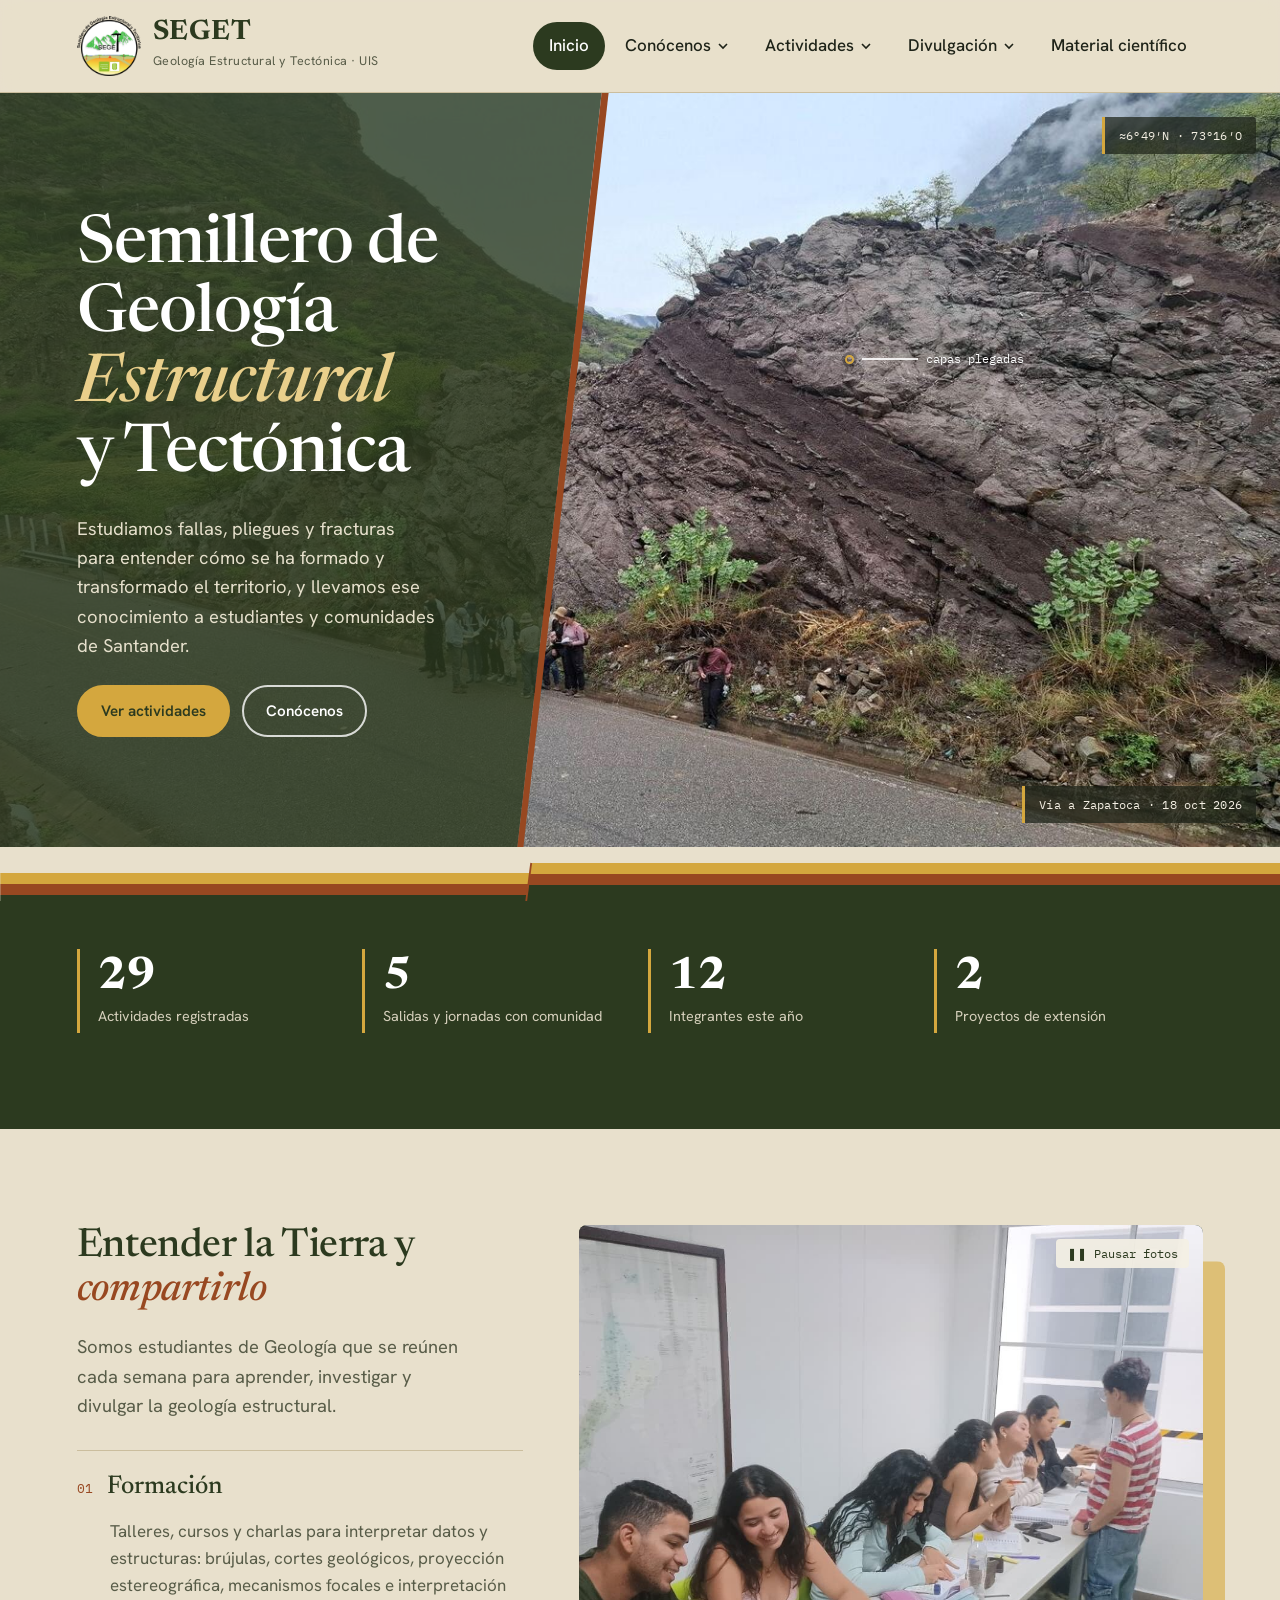
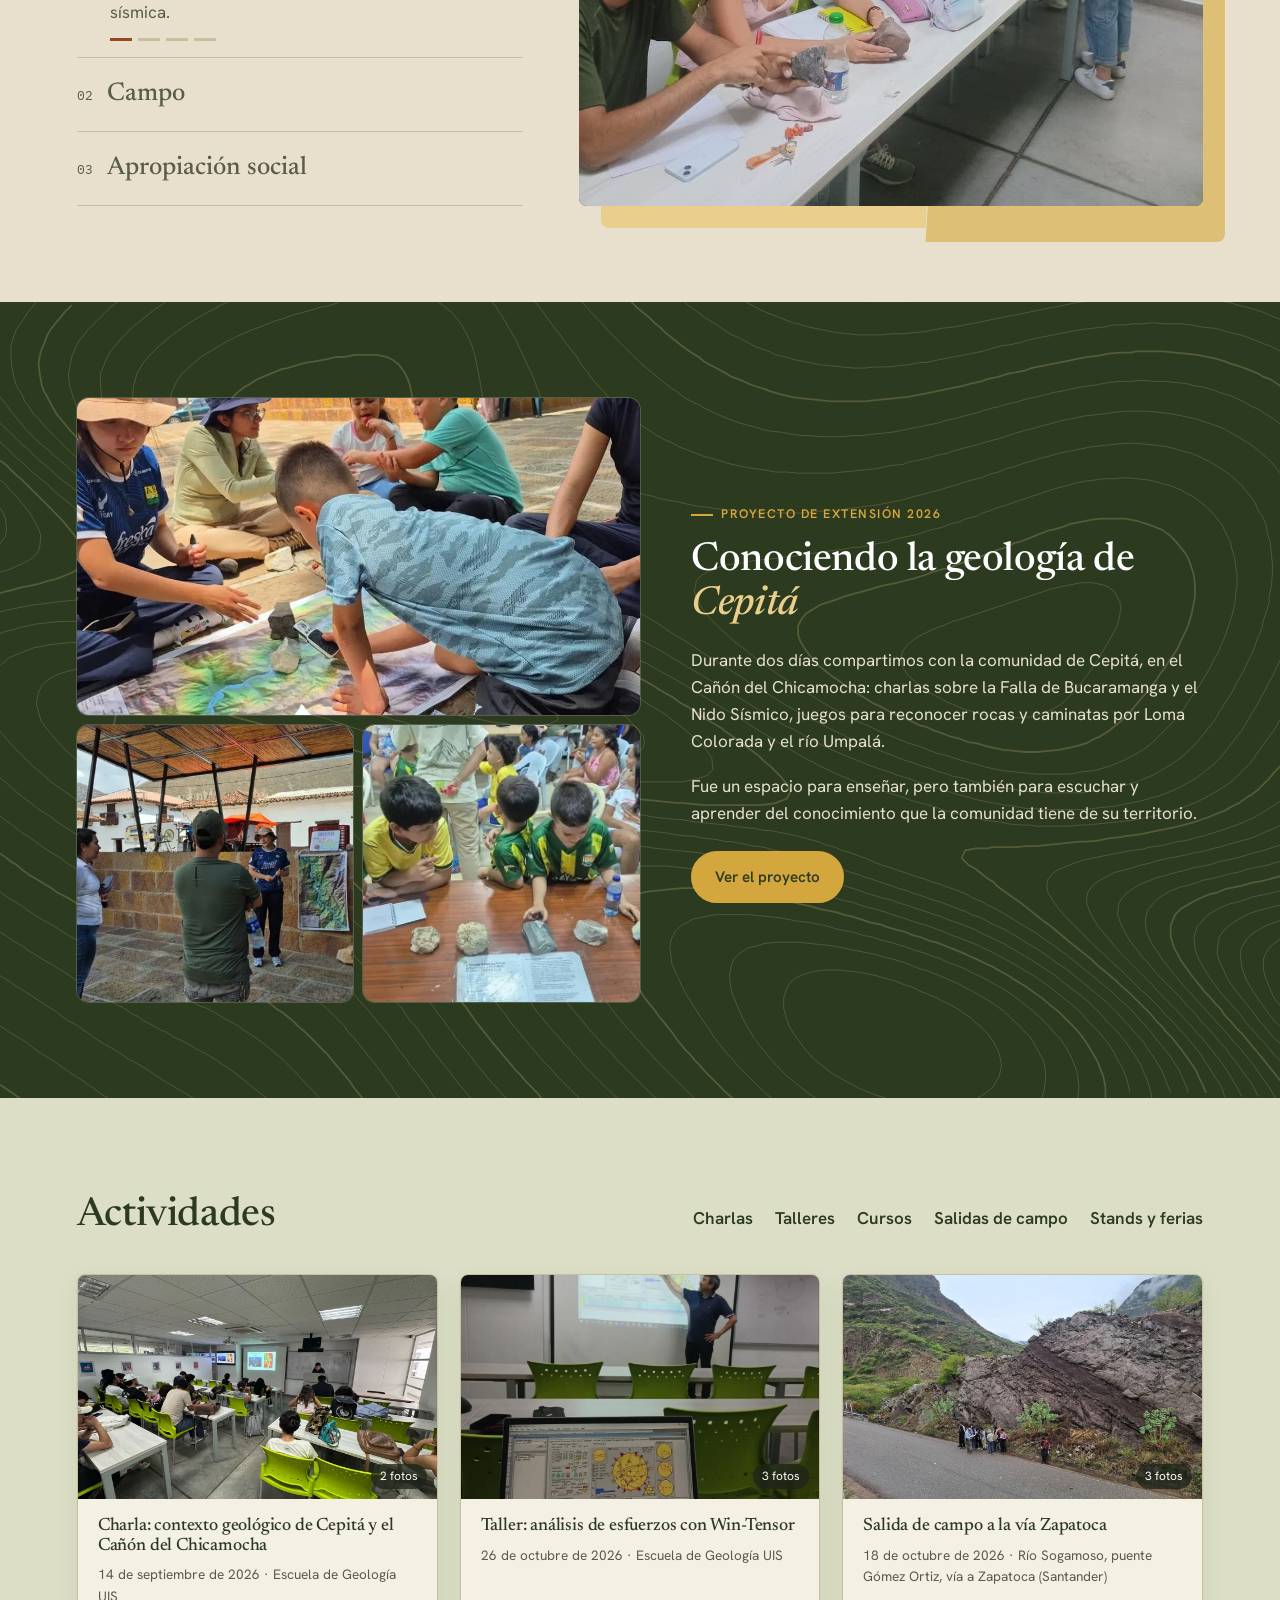
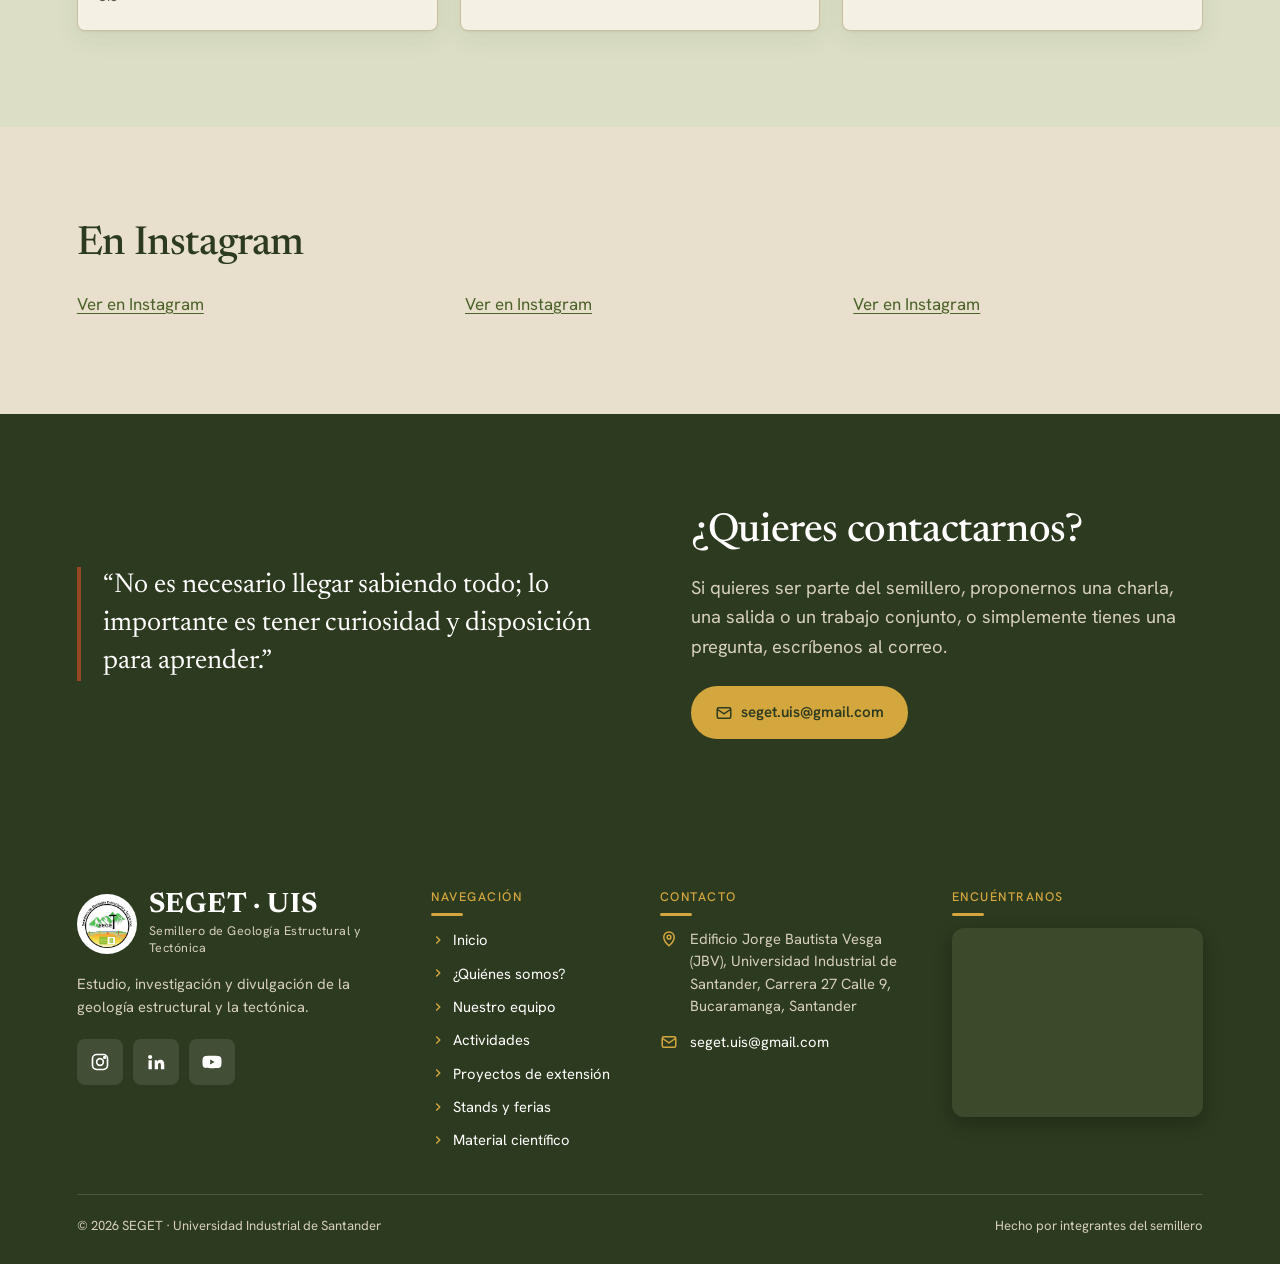
==== commit dd0237fa: "Inicio: portada con más color, notas de campo, bloque fallado y curvas de nivel - Portada: la foto o" ====
--- a/index.html
+++ b/index.html
@@ -31,8 +31,9 @@
       <div class="hero-recorte">
         <img src="assets/img/actividades/2026/zapatoca-b.jpg" alt="Integrantes del semillero frente a un afloramiento de rocas plegadas en la vía a Zapatoca" width="1400" height="787">
       </div>
-      <figcaption><b>Vía a Zapatoca, Santander.</b> Salida de campo, octubre de 2026.</figcaption>
-      <svg class="hero-falla" viewBox="0 0 100 100" preserveAspectRatio="none" aria-hidden="true"><line x1="14" y1="0" x2="0" y2="100" vector-effect="non-scaling-stroke"/></svg>
+      <figcaption>Vía a Zapatoca · 18 oct 2026</figcaption>
+      <span class="coordenadas" aria-hidden="true">≈6°49′N · 73°16′O</span>
+      <span class="nota-campo" aria-hidden="true"><i></i>capas plegadas</span>
     </figure>
   </section>
 
@@ -64,11 +65,11 @@
             <div class="qh-detalle" id="qh-3"><div><p>Jornadas con colegios y comunidades, como Los Santos y Cepitá, para que la gente conozca la geología del territorio que habita.</p><div class="qh-puntos" aria-hidden="true"></div></div></div></li>
         </ul>
       </div>
-      <div class="qh-panel" aria-live="off"></div>
+      <div class="bloque-fallado"><div class="qh-panel" aria-live="off"></div></div>
     </div>
   </section>
 
-  <section class="seccion seccion--papel">
+  <section class="seccion seccion--curvas">
     <div class="contenedor destacado">
       <div class="destacado-fotos">
         <img src="assets/img/actividades/2026/cepita-c.jpg" alt="Niños de Cepitá trabajando sobre un mapa con integrantes del semillero" loading="lazy">
@@ -87,7 +88,7 @@
     </div>
   </section>
 
-  <section class="seccion">
+  <section class="seccion seccion--musgo">
     <div class="contenedor">
       <div class="encabezado-seccion">
         <div>
--- a/assets/css/seget.css
+++ b/assets/css/seget.css
@@ -66,6 +66,14 @@
 .seccion { padding: clamp(56px, 8vw, 96px) 0; }
 .seccion--papel { background: var(--papel); }
 .seccion--bosque { background: var(--bosque); color: #EDE7D6; }
+.seccion--musgo { background: var(--verde-claro); }
+/* Fondo oliva con curvas de nivel, como un mapa topográfico */
+.seccion--curvas { background: var(--bosque) url("../img/curvas-de-nivel.svg") center / cover; color: #E6E0CC; }
+.seccion--curvas h2 { color: #fff; }
+.seccion--curvas em.acento { color: var(--ocre-claro); }
+.seccion--curvas .etiqueta { color: var(--ocre); }
+.seccion--curvas .boton { background: var(--ocre); border-color: var(--ocre); color: var(--bosque); }
+.seccion--curvas .destacado-fotos img { box-shadow: 0 0 0 1px rgba(255, 255, 255, .18); }
 .seccion--bosque h2, .seccion--bosque h3 { color: #fff; }
 
 .etiqueta {
@@ -180,42 +188,55 @@
 }
 
 /* ---------- Hero ----------
-   Texto a la izquierda y foto a sangre a la derecha, cortada en diagonal.
-   La línea de óxido sigue el borde de la foto como un plano de falla. */
+   La foto ocupa todo el ancho. Encima, un bloque oliva translúcido lleva el texto
+   y termina en un plano de falla diagonal marcado con una línea de óxido.
+   Sobre la foto, notas de libreta de campo: coordenadas, lugar y una anotación. */
 .hero {
   position: relative; overflow: hidden;
   display: grid; grid-template-columns: minmax(0, 5fr) minmax(0, 7fr);
   /* Deja ver la banda de estratos (54 px) en la primera pantalla, para que se vea el movimiento de la falla */
   min-height: min(calc(100svh - var(--alto-header) - 54px), 860px);
 }
+.hero::before, .hero::after { content: ""; position: absolute; top: 0; bottom: 0; left: 0; pointer-events: none; }
+.hero::before { z-index: 1; width: 47%; background: rgba(44, 58, 31, .8); clip-path: polygon(0 0, 100% 0, 86% 100%, 0 100%); }
+.hero::after { z-index: 2; width: calc(47% + 7px); background: var(--falla); clip-path: polygon(calc(100% - 7px) 0, 100% 0, 86% 100%, calc(86% - 6px) 100%); }
 .hero-texto {
-  position: relative; z-index: 2;
+  position: relative; z-index: 3;
   display: flex; flex-direction: column; justify-content: center; gap: clamp(16px, 2.6vh, 26px);
   padding: clamp(28px, 6vh, 88px) 32px clamp(28px, 5vh, 48px) max(var(--margen), calc((100% * 12 / 5 - var(--ancho)) / 2));
 }
-.hero h1 { font-size: clamp(2.6rem, min(5.2vw, 8vh), 5rem); margin: 0; letter-spacing: -.015em; line-height: 1.05; }
-.hero h1 em { font-style: italic; color: var(--verde); }
-.hero .lead { margin: 0; max-width: 36ch; }
+.hero h1 { font-size: clamp(2.6rem, min(5.2vw, 8vh), 5rem); margin: 0; letter-spacing: -.015em; line-height: 1.05; color: #fff; }
+.hero h1 em { font-style: italic; color: var(--ocre-claro); }
+.hero .lead { margin: 0; max-width: 36ch; color: #E6E0CC; }
 .hero-acciones { display: flex; gap: 12px; flex-wrap: wrap; }
-.hero-foto { position: relative; margin: 0; }
-.hero-recorte { height: 100%; clip-path: polygon(14% 0, 100% 0, 100% 100%, 0 100%); }
+.hero .boton:not(.boton--claro) { background: var(--ocre); border-color: var(--ocre); color: var(--bosque); }
+.hero .boton--claro { color: #fff; border-color: rgba(255, 255, 255, .8); }
+.hero-foto { position: absolute; inset: 0; z-index: 0; margin: 0; }
+.hero-recorte { height: 100%; }
 .hero-recorte img { width: 100%; height: 100%; object-fit: cover; }
-.hero-foto figcaption {
-  position: absolute; right: 24px; bottom: 24px; max-width: calc(100% - 48px);
-  background: rgba(30, 35, 24, .55); -webkit-backdrop-filter: blur(10px); backdrop-filter: blur(10px);
-  border-radius: 6px; padding: 9px 14px; font-size: .85rem; color: var(--papel);
-}
-.hero-foto figcaption b { color: #fff; font-weight: 600; }
-.hero-falla { position: absolute; inset: 0; width: 100%; height: 100%; pointer-events: none; }
-.hero-falla line { stroke: var(--falla); stroke-width: 5; }
+.hero-foto figcaption, .coordenadas {
+  position: absolute; z-index: 3; right: 24px;
+  font-family: var(--mono); font-size: .76rem; letter-spacing: .02em; color: var(--papel);
+  background: rgba(30, 35, 24, .72); border-left: 3px solid var(--ocre); border-radius: 0 4px 4px 0; padding: 9px 14px;
+}
+.hero-foto figcaption { bottom: 24px; max-width: calc(100% - 48px); }
+.coordenadas { top: 24px; }
+.nota-campo {
+  position: absolute; z-index: 3; left: 66%; top: 34%; display: flex; align-items: center; gap: 8px;
+  font-family: var(--mono); font-size: .76rem; color: #fff; text-shadow: 0 1px 3px rgba(0, 0, 0, .6); pointer-events: none;
+}
+.nota-campo::before { content: ""; width: 9px; height: 9px; border-radius: 50%; border: 2px solid var(--ocre); box-shadow: 0 0 0 3px rgba(0, 0, 0, .25); }
+.nota-campo i { display: block; width: 56px; height: 1.5px; background: rgba(255, 255, 255, .85); }
 @media (max-width: 860px) {
   .hero { grid-template-columns: 1fr; min-height: 0; }
-  .hero-foto { order: -1; }
-  .hero-recorte { height: 42vh; min-height: 260px; clip-path: polygon(0 0, 100% 0, 100% 84%, 0 100%); }
-  .hero-foto figcaption { left: auto; right: 12px; top: 12px; bottom: auto; max-width: calc(100% - 24px); padding: 6px 10px; font-size: .78rem; line-height: 1.35; background: rgba(30, 35, 24, .64); }
-  .hero-falla { display: none; }
-  .hero-texto { padding: 24px 16px 48px; }
+  .hero::after, .nota-campo { display: none; }
+  /* En el celular la foto queda arriba y se funde en oliva bajo el texto */
+  .hero::before { inset: 0; width: auto; clip-path: none; background: linear-gradient(180deg, rgba(37, 50, 25, 0) 0, rgba(37, 50, 25, 0) calc(40vh - 40px), rgba(37, 50, 25, .9) calc(40vh + 30px), rgba(37, 50, 25, .95) 100%); }
+  .hero-texto { padding: 40vh 16px 48px; }
   .hero h1 { font-size: 2.6rem; }
+  .hero-foto figcaption, .coordenadas { right: 12px; padding: 6px 10px; }
+  .coordenadas { top: 12px; }
+  .hero-foto figcaption { top: calc(40vh - 70px); bottom: auto; max-width: calc(100% - 24px); }
 }
 
 /* Movimiento de falla al cargar la portada (una sola vez):
@@ -638,20 +659,37 @@
 .chip[data-cat="Artículo"] { --u: var(--u-salida); }
 .chip--desarrollo, .chip--terminada { border-radius: 4px; }
 
-/* ---------- Equipo: tarjetas con foto y ficha al tocar ---------- */
-.integrantes { grid-template-columns: repeat(auto-fill, minmax(220px, 1fr)); gap: 20px; }
+/* ---------- Equipo: fichas horizontales con foto redonda; al tocarlas se abre la ficha completa ---------- */
+.integrantes { display: grid; grid-template-columns: repeat(auto-fill, minmax(240px, 1fr)); gap: 12px; }
+.integrantes--docentes { grid-template-columns: repeat(auto-fit, minmax(300px, 1fr)); gap: 16px; }
 .miembro {
-  all: unset; box-sizing: border-box; cursor: pointer; display: flex; flex-direction: column;
+  all: unset; box-sizing: border-box; cursor: pointer; display: flex; align-items: center; gap: 18px; padding: 14px 16px; text-align: left;
   background: var(--papel); border: 1px solid var(--linea); border-radius: var(--radio); overflow: hidden;
   transition: transform 200ms var(--ease-out), box-shadow 200ms var(--ease-out);
 }
+.integrantes--docentes .miembro { padding: 22px; }
 .miembro:focus-visible { outline: 3px solid var(--falla); outline-offset: 2px; }
-.miembro-foto { aspect-ratio: 1; overflow: hidden; border-bottom: 1px solid var(--linea); background: var(--verde-claro); }
+.miembro-foto { overflow: hidden; background: var(--verde-claro); }
+.miembro > .miembro-foto { flex: none; width: 56px; aspect-ratio: 1; border-radius: 50%; }
+.integrantes--docentes .miembro > .miembro-foto { width: 96px; }
 .miembro-foto img { width: 100%; height: 100%; object-fit: cover; transition: transform 300ms var(--ease-out); }
 .miembro-foto .iniciales { width: 100%; height: 100%; display: grid; place-items: center; font-family: var(--serif); font-size: 3rem; color: var(--verde); }
-.miembro-texto { padding: 16px 18px 18px; }
-.miembro h3 { font-size: 1.12rem; line-height: 1.2; margin: 0; }
-.rol { display: block; margin-top: 6px; font-family: var(--mono); font-size: .76rem; color: var(--falla); }
+.miembro > .miembro-foto .iniciales { font-size: 1.25rem; }
+.integrantes--docentes .miembro > .miembro-foto .iniciales { font-size: 2rem; }
+.miembro-texto { flex: 1; min-width: 0; }
+.miembro h3 { font-size: 1.05rem; line-height: 1.2; margin: 0; }
+.integrantes--docentes .miembro h3 { font-size: 1.25rem; }
+.rol { display: block; margin-top: 6px; font-family: var(--mono); font-size: .76rem; color: var(--gris); }
+.miembro .resumen { margin-top: 8px; font-size: .9rem; line-height: 1.45; color: var(--gris); display: -webkit-box; -webkit-line-clamp: 2; -webkit-box-orient: vertical; overflow: hidden; }
+.grupo-titulo small { margin-left: 8px; font-family: var(--mono); font-size: .8rem; font-weight: 400; letter-spacing: 0; color: var(--gris); }
+.cabecera .lead { max-width: 72ch; text-wrap: pretty; }
+@media (max-width: 640px) {
+  .integrantes, .integrantes--docentes { grid-template-columns: 1fr; gap: 8px; }
+  .integrantes--docentes .miembro { padding: 16px; }
+  .integrantes--docentes .miembro > .miembro-foto { width: 72px; }
+  .antiguos { columns: 2; column-gap: 16px; }
+  .antiguos b { font-size: .92rem; }
+}
 @media (hover: hover) and (pointer: fine) {
   .miembro:hover { transform: translateY(-2px); box-shadow: 0 2px 4px rgba(44,58,31,.06), 0 16px 34px rgba(44,58,31,.16); }
   .miembro:hover .miembro-foto img { transform: scale(1.03); }
@@ -708,6 +746,12 @@
 .qh-puntos i.actual::after { transform-origin: left; animation: qh-avance 4s linear forwards; }
 .qh.pausado .qh-puntos i.actual::after { animation: none; }
 @keyframes qh-avance { from { transform: scaleX(0); } to { transform: scaleX(1); } }
+/* Bloque fallado: dos placas ocre detrás de la foto, la derecha desplazada por una falla */
+.bloque-fallado { position: relative; display: grid; }
+.bloque-fallado::before, .bloque-fallado::after { content: ""; position: absolute; inset: 0; z-index: 0; border-radius: var(--radio); }
+.bloque-fallado::before { background: var(--ocre-claro); transform: translate(22px, 22px); clip-path: polygon(0 0, 58% 0, 52% 100%, 0 100%); }
+.bloque-fallado::after { background: #DDBF76; transform: translate(22px, 36px); clip-path: polygon(58% 0, 100% 0, 100% 100%, 52% 100%); }
+.bloque-fallado .qh-panel { z-index: 1; }
 .qh-panel { position: relative; min-height: 520px; border-radius: var(--radio); overflow: hidden; background: var(--bosque); }
 .qh-panel img { position: absolute; inset: 0; width: 100%; height: 100%; object-fit: cover; opacity: 0; transition: opacity 500ms ease; }
 .qh-panel img.visible { opacity: 1; }
@@ -719,7 +763,10 @@
 .qh-pausa:focus-visible { outline: 3px solid var(--ocre); outline-offset: 2px; }
 @media (max-width: 860px) {
   .qh { grid-template-columns: 1fr; }
-  .qh-panel { min-height: 0; aspect-ratio: 4 / 3; order: 2; }
+  .qh-panel { min-height: 0; aspect-ratio: 4 / 3; }
+  .bloque-fallado { order: 2; margin-right: 14px; }
+  .bloque-fallado::before { transform: translate(14px, 14px); }
+  .bloque-fallado::after { transform: translate(14px, 24px); }
 }
 
 /* =========================================================
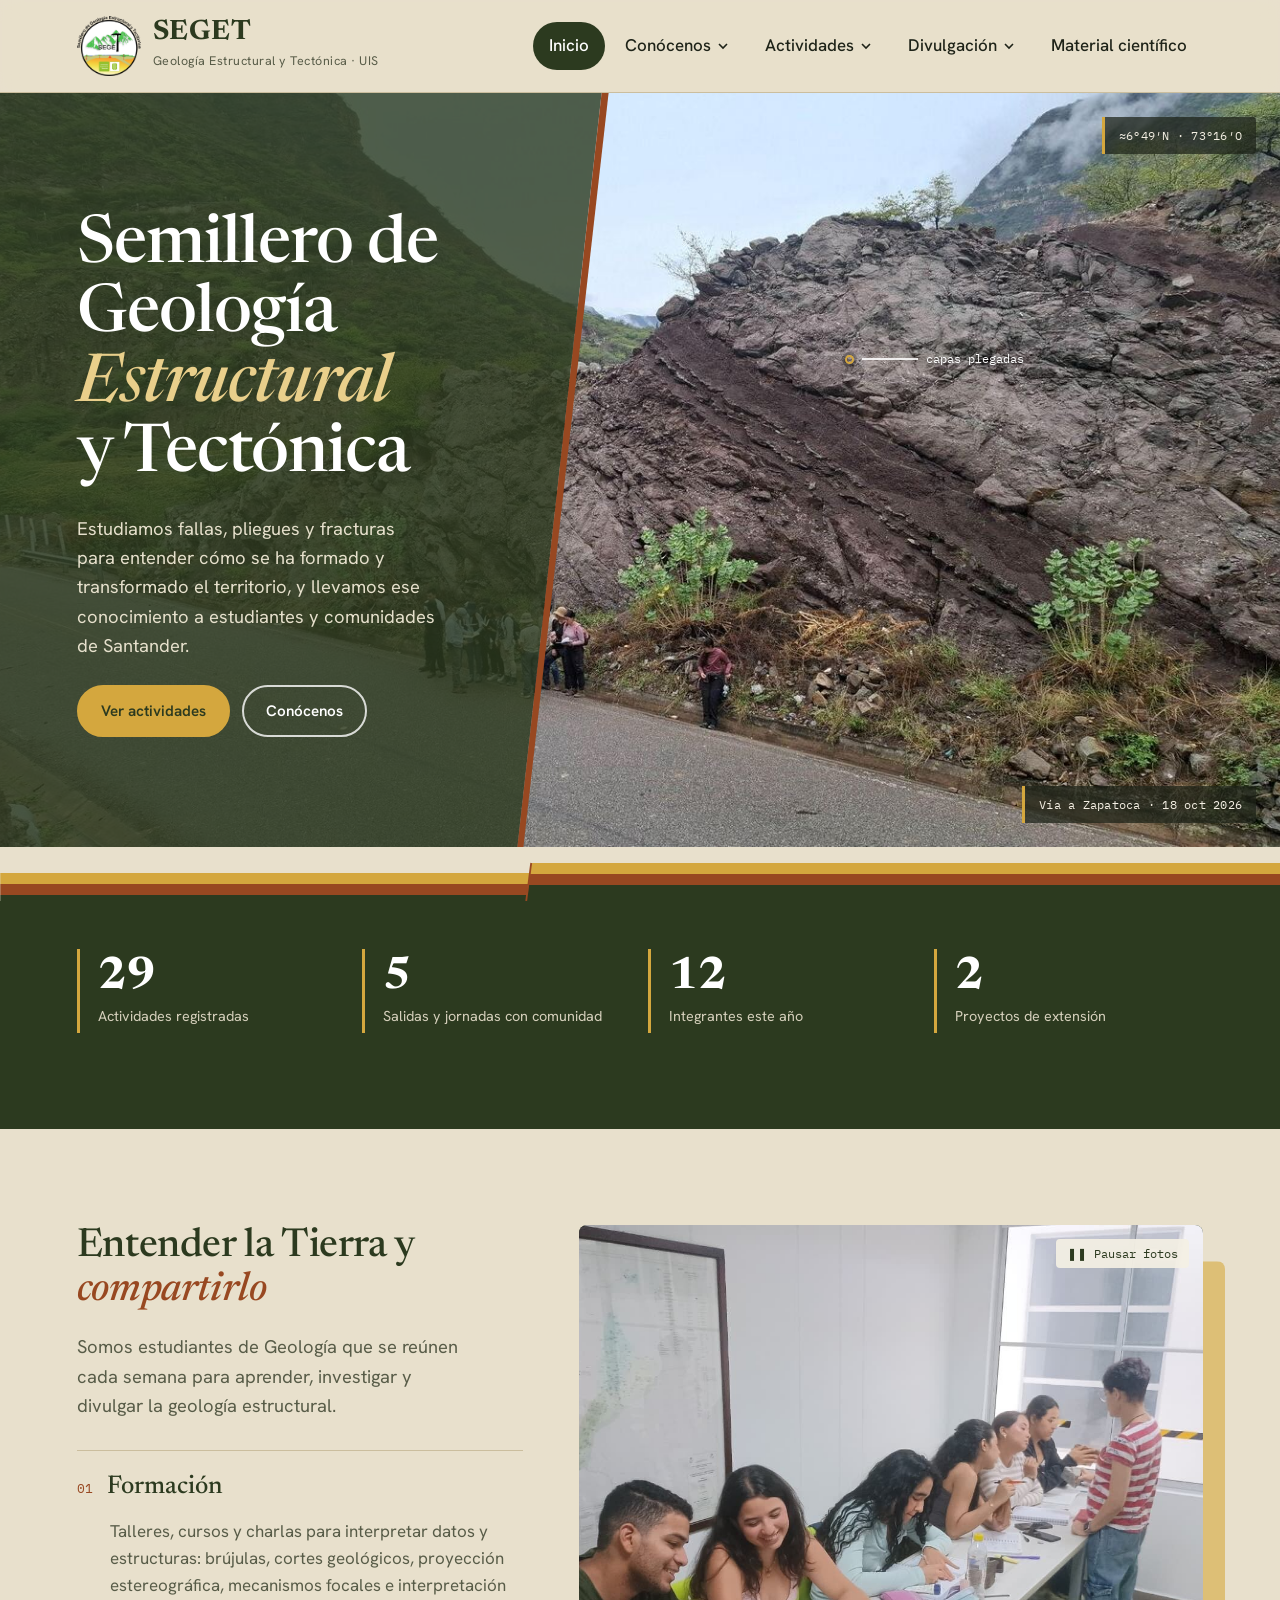
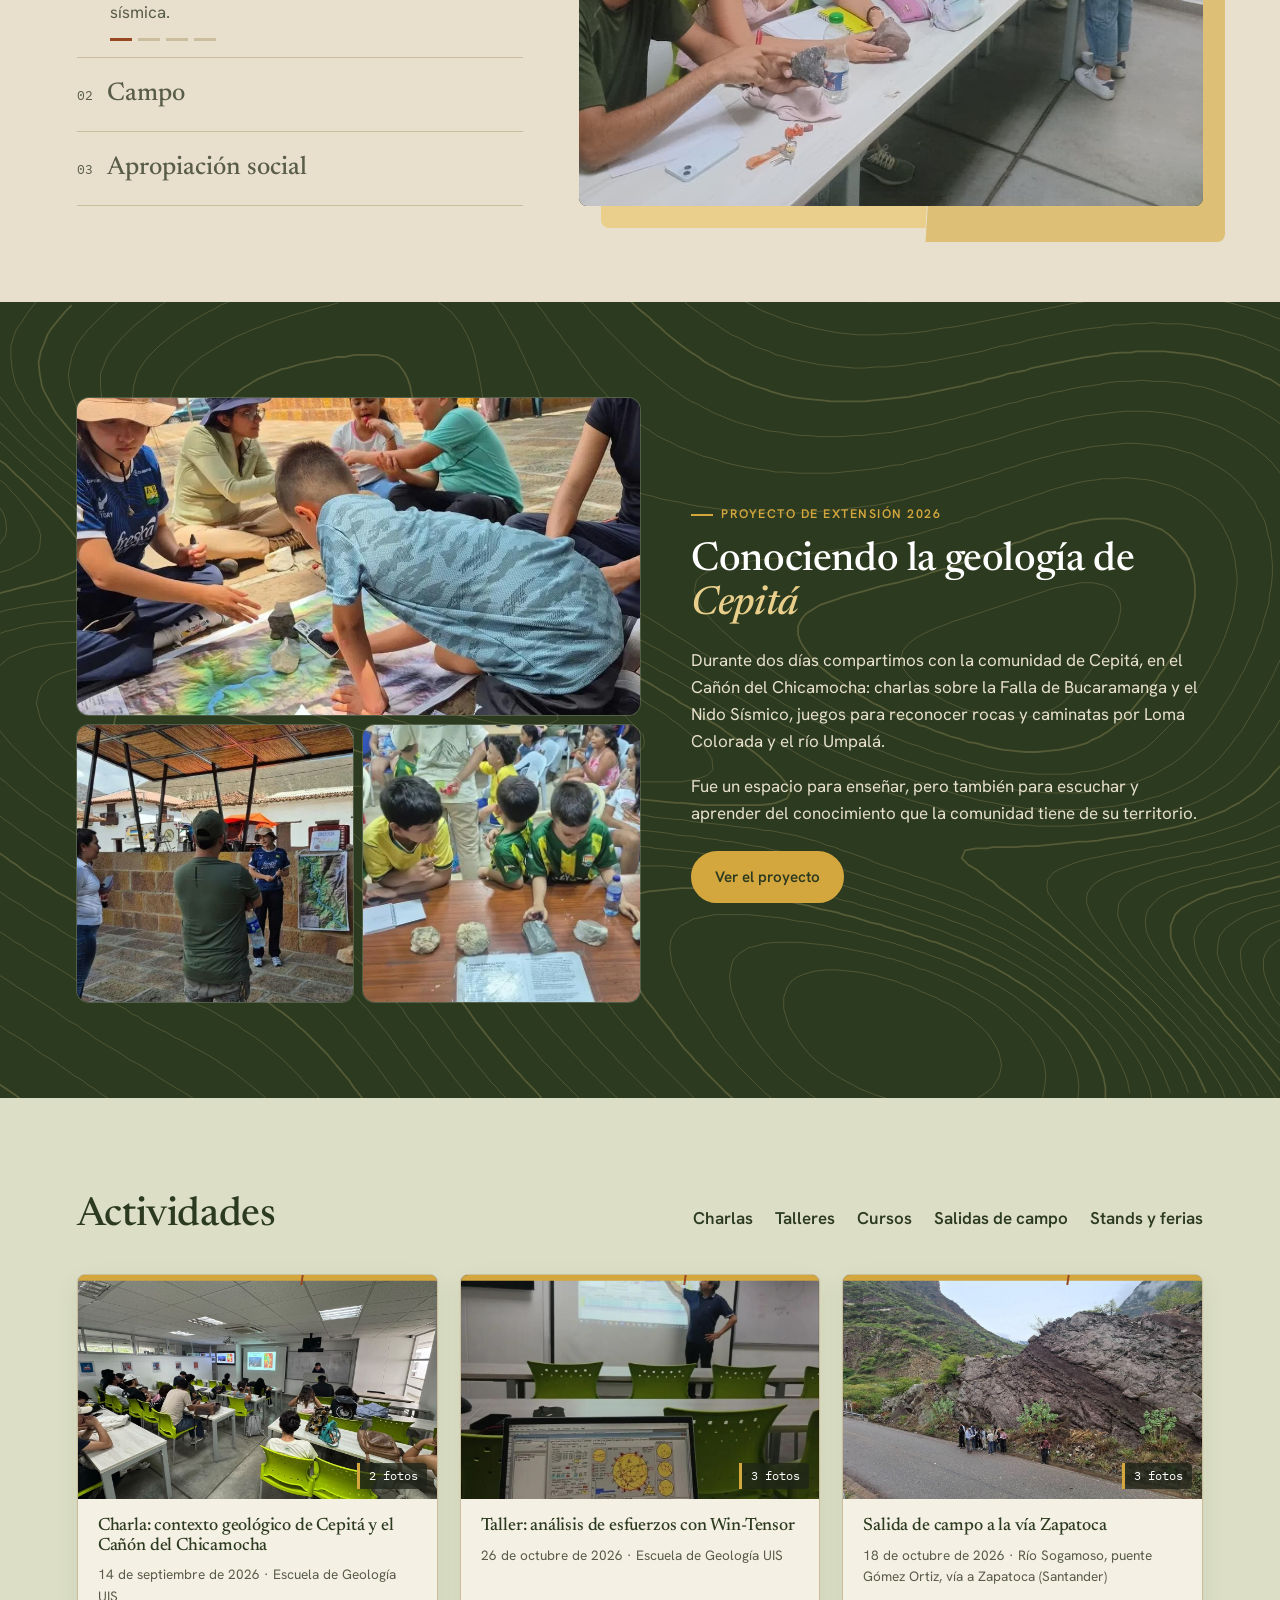
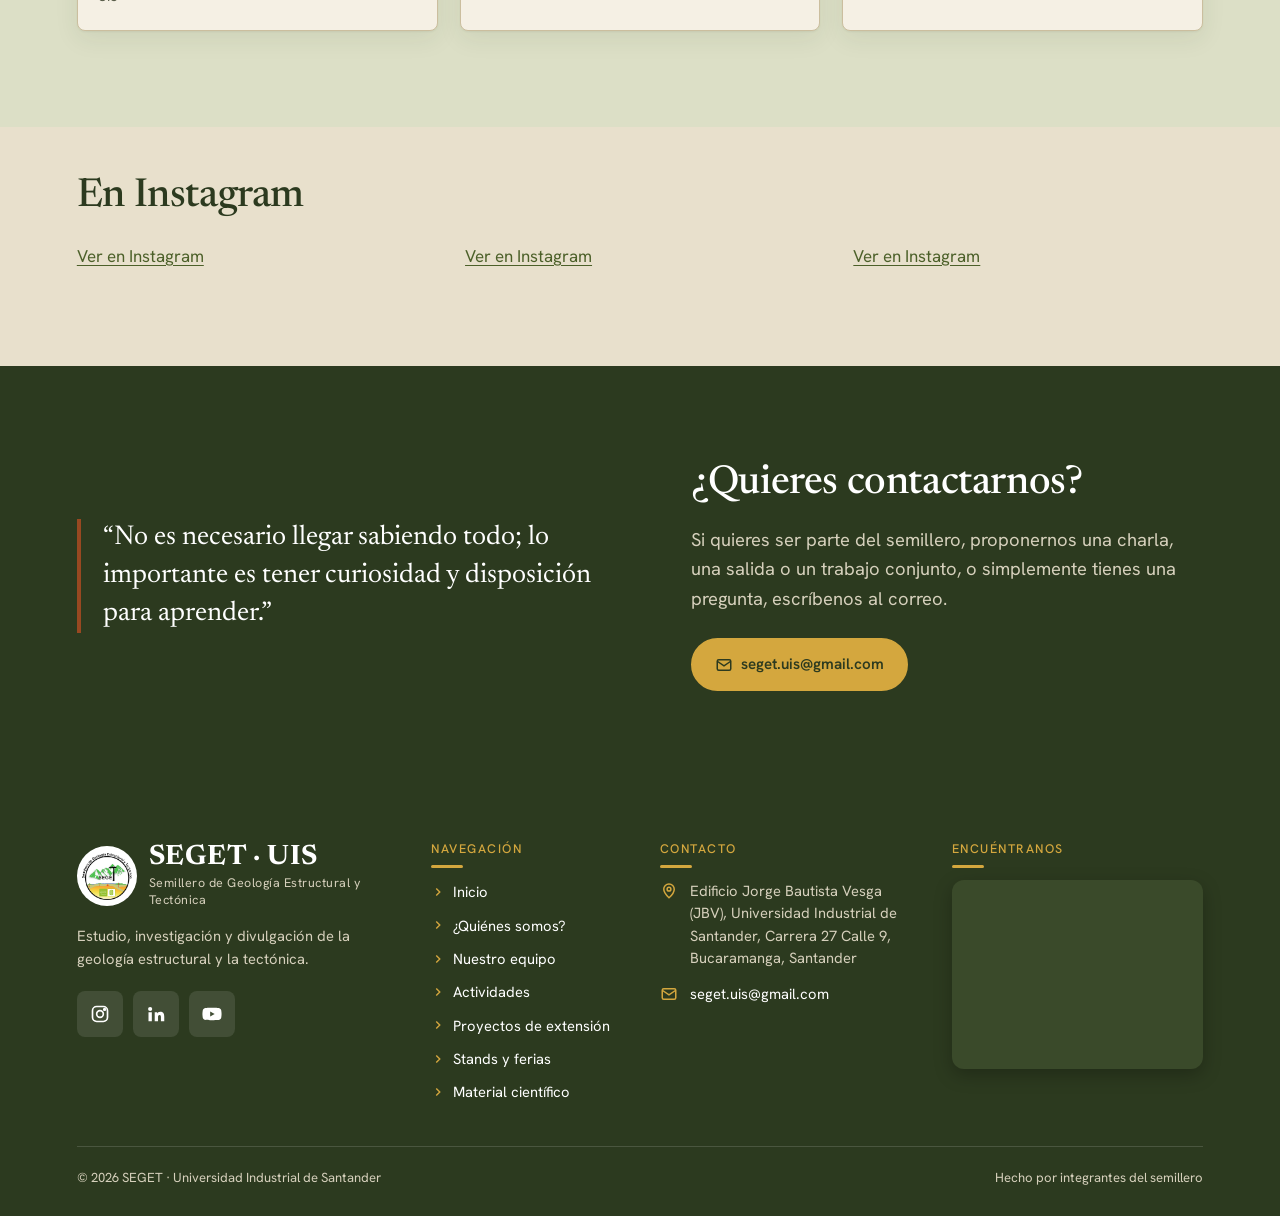
==== commit b2bd02ee: "Inicio: menos espacio arriba de la sección de Instagram Co-Authored-By: Claude Opus 5.5 <noreply@ant" ====
--- a/index.html
+++ b/index.html
@@ -107,7 +107,7 @@
   </section>
 
 
-  <section class="seccion">
+  <section class="seccion seccion--instagram">
     <div class="contenedor">
       <h2>En Instagram</h2>
       <div id="instagram" class="mt-2"></div>
--- a/assets/css/seget.css
+++ b/assets/css/seget.css
@@ -67,6 +67,8 @@
 .seccion--papel { background: var(--papel); }
 .seccion--bosque { background: var(--bosque); color: #EDE7D6; }
 .seccion--musgo { background: var(--verde-claro); }
+.seccion--instagram { padding-top: clamp(36px, 4vw, 48px); }
+.seccion--instagram h2 { margin-top: 0; }
 /* Fondo oliva con curvas de nivel, como un mapa topográfico */
 .seccion--curvas { background: var(--bosque) url("../img/curvas-de-nivel.svg") center / cover; color: #E6E0CC; }
 .seccion--curvas h2 { color: #fff; }
@@ -300,8 +302,12 @@
 .actividad-foto .sin-foto svg { width: 56px; height: 56px; opacity: .6; }
 .actividad-foto .conteo {
   position: absolute; right: 10px; bottom: 10px; background: rgba(30,35,24,.75); color: #fff;
-  font-size: .75rem; padding: 3px 9px; border-radius: 999px;
-}
+  font-family: var(--mono); font-size: .72rem; padding: 4px 9px; border-left: 3px solid var(--ocre); border-radius: 0 4px 4px 0;
+}
+/* Franja ocre arriba de cada tarjeta, cortada por un pequeño salto de falla */
+.actividad { position: relative; }
+.actividad::before { content: ""; position: absolute; z-index: 2; left: 0; right: 0; top: 0; height: 6px; background: var(--ocre); clip-path: polygon(0 0, 62% 0, 62% 100%, 0 100%, 0 0, 62.6% 0, 100% 0, 100% 100%, 62.6% 100%); }
+.actividad::after { content: ""; position: absolute; z-index: 2; left: 62.3%; top: 0; width: 1.5px; height: 10px; background: var(--falla); transform: skewX(-8deg); }
 .actividad-cuerpo { padding: 18px 20px 22px; display: flex; flex-direction: column; gap: 8px; flex: 1; }
 .actividad-cuerpo h3 { font-size: 1.12rem; margin: 0; }
 .actividad-meta { font-size: .85rem; color: var(--gris); }
@@ -445,32 +451,42 @@
 .integrantes--compacto .foto { width: 44px; height: 44px; margin: 0; border-width: 2px; font-size: 1.1rem; flex: none; }
 .integrantes--compacto h3 { font-size: .95rem; margin: 0; }
 
-/* ---------- Proyectos ---------- */
-/* Cada proyecto: texto a la izquierda y una hoja de contactos de cuatro fotos a la derecha.
-   Las fotos se mantienen cerca de su tamaño real porque varias son de baja resolución. */
-.py-seccion { padding-top: 0; }
-#lista-proyectos { border-top: 2px solid var(--bosque); }
-.py-portada { border-bottom: 1px solid var(--linea); scroll-margin-top: calc(var(--alto-header) + 16px); }
-.py-boton { display: grid; grid-template-columns: 6fr 6fr; gap: clamp(24px, 5vw, 80px); align-items: center; width: 100%; padding: clamp(32px, 4vw, 56px) 0; border: 0; background: none; cursor: pointer; text-align: left; font: inherit; color: inherit; }
-.py-dato { font-family: var(--mono); font-size: .8rem; color: var(--verde); margin: 0 0 12px; }
-.py-panel h2 { font-size: clamp(1.6rem, 2.6vw, 2.3rem); margin: 0 0 .45em; transition: color .2s var(--ease-out); }
-.py-resumen { color: var(--gris); margin: 0 0 22px; max-width: 52ch; }
-.py-pie { display: flex; justify-content: space-between; gap: 16px; align-items: baseline; margin: 0; padding-top: 14px; border-top: 1px solid var(--linea); font-size: .88rem; color: var(--gris); max-width: 52ch; }
-.py-ver { font-weight: 600; color: var(--bosque); white-space: nowrap; background: linear-gradient(currentColor, currentColor) 0 100% / 0 1.5px no-repeat; transition: background-size .3s var(--ease-out); }
+/* ---------- Proyectos ----------
+   Cada proyecto ocupa todo el ancho sobre su foto de portada, con un bloque de tinta translúcido
+   que termina en una falla de óxido. La falla zigzaguea: cada proyecto arranca donde termina el anterior
+   y los pares van en espejo (foto limpia a la izquierda, texto a la derecha). */
+.py-seccion { padding: 0 !important; }
+.py-portada { position: relative; isolation: isolate; overflow: hidden; scroll-margin-top: var(--alto-header); }
+.py-fondo { position: absolute; inset: 0; z-index: -2; background-size: cover; background-position: center; }
+.py-portada::before, .py-portada::after { content: ""; position: absolute; inset: 0; z-index: -1; pointer-events: none; }
+.py-portada::before { background: rgba(30, 35, 24, .86); clip-path: polygon(0 0, 52% 0, 46% 100%, 0 100%); }
+.py-portada::after { background: var(--falla); clip-path: polygon(calc(52% - 3px) 0, calc(52% + 3px) 0, calc(46% + 3px) 100%, calc(46% - 3px) 100%); }
+.py-portada:nth-child(even)::before { clip-path: polygon(46% 0, 100% 0, 100% 100%, 52% 100%); }
+.py-portada:nth-child(even)::after { clip-path: polygon(calc(46% - 3px) 0, calc(46% + 3px) 0, calc(52% + 3px) 100%, calc(52% - 3px) 100%); }
+.py-boton { display: grid; grid-template-columns: 5fr 7fr; width: min(var(--ancho), 100% - 2 * var(--margen)); margin: 0 auto; min-height: 520px; align-items: center; padding: clamp(56px, 7vw, 96px) 0; border: 0; background: none; cursor: pointer; text-align: left; font: inherit; color: inherit; }
+.py-portada:nth-child(even) .py-boton { grid-template-columns: 7fr 5fr; }
+.py-portada:nth-child(even) .py-panel { grid-column: 2; padding-left: clamp(16px, 3vw, 48px); }
+.py-dato { font-family: var(--mono); font-size: .8rem; color: var(--ocre-claro); margin: 0 0 12px; }
+.py-panel h2 { font-size: clamp(1.6rem, 2.6vw, 2.3rem); margin: 0 0 .45em; color: #fff; }
+.py-resumen { color: #E6E0CC; margin: 0 0 22px; max-width: 52ch; }
+.py-pie { display: flex; justify-content: space-between; gap: 16px; align-items: baseline; margin: 0; padding-top: 14px; border-top: 1px solid rgba(255, 255, 255, .2); font-size: .88rem; color: #CFC9B4; max-width: 52ch; }
+.py-ver { font-weight: 600; color: var(--ocre); white-space: nowrap; background: linear-gradient(currentColor, currentColor) 0 100% / 0 1.5px no-repeat; transition: background-size .3s var(--ease-out); }
 .py-ver::after { content: " →"; }
-.py-fotos { display: grid; grid-template-columns: 1fr 1fr; gap: 8px; max-width: 640px; justify-self: end; width: 100%; }
-.py-fotos span { aspect-ratio: 4 / 3; border-radius: 6px; overflow: hidden; background: var(--verde-claro); }
-.py-fotos img { width: 100%; height: 100%; object-fit: cover; display: block; transition: transform .5s var(--ease-out); }
-@media (hover: hover) {
-  .py-boton:hover h2 { color: var(--verde); }
-  .py-boton:hover .py-fotos img { transform: scale(1.03); }
-  .py-boton:hover .py-ver { background-size: 100% 1.5px; }
-}
-.py-boton:active .py-fotos { transform: scale(.995); }
-.py-boton:focus-visible { outline: 3px solid var(--ocre); outline-offset: 4px; border-radius: var(--radio); }
+.py-lugar { position: absolute; top: 24px; right: max(var(--margen), calc((100% - var(--ancho)) / 2)); font-family: var(--mono); font-size: .76rem; color: var(--papel); background: rgba(30, 35, 24, .72); border-left: 3px solid var(--ocre); border-radius: 0 4px 4px 0; padding: 9px 14px; }
+.py-portada:nth-child(even) .py-lugar { right: auto; left: max(var(--margen), calc((100% - var(--ancho)) / 2)); }
+@media (hover: hover) and (pointer: fine) { .py-boton:hover .py-ver { background-size: 100% 1.5px; } }
+.py-boton:focus-visible { outline: 3px solid var(--ocre); outline-offset: -6px; }
+/* Celular: foto limpia arriba, falla casi horizontal y el texto debajo sobre tinta */
 @media (max-width: 860px) {
-  .py-boton { grid-template-columns: 1fr; }
-  .py-fotos { order: -1; justify-self: stretch; max-width: none; }
+  .py-portada { background: #1E2318; }
+  .py-fondo { bottom: auto; height: 260px; }
+  .py-boton, .py-portada:nth-child(even) .py-boton { display: flex; flex-direction: column; min-height: 0; padding: 250px 0 40px; }
+  .py-portada:nth-child(even) .py-panel { padding-left: 0; }
+  .py-portada::before { clip-path: polygon(0 236px, 100% 212px, 100% 100%, 0 100%); }
+  .py-portada::after { clip-path: polygon(0 233px, 100% 209px, 100% 215px, 0 239px); }
+  .py-portada:nth-child(even)::before { clip-path: polygon(0 212px, 100% 236px, 100% 100%, 0 100%); }
+  .py-portada:nth-child(even)::after { clip-path: polygon(0 209px, 100% 233px, 100% 239px, 0 215px); }
+  .py-lugar, .py-portada:nth-child(even) .py-lugar { top: 16px; right: var(--margen); left: auto; }
 }
 
 /* Ficha completa del proyecto */
@@ -505,15 +521,87 @@
 .fp-columnas > .fp-texto { order: 2; }
 @media (max-width: 860px) { .fp-columnas > .fp-texto { order: 0; } }
 
-/* Movimiento: la raya de arriba se dibuja al cargar; cada fila, al entrar en pantalla,
-   abre sus fotos con el corte diagonal y su texto sube detrás */
-#lista-proyectos { position: relative; border-top: 0; }
-#lista-proyectos::before { content: ""; position: absolute; inset: 0 0 auto; height: 2px; background: var(--bosque); transform-origin: left; }
-.py-anim #lista-proyectos::before { animation: cn-raya-x .9s var(--ease-in-out) both; }
-.py-anim .py-fotos span { animation: cn-corte .9s var(--ease-in-out) both paused; }
-.py-anim .py-fotos span:nth-child(2) { animation-delay: 90ms; }
-.py-anim .py-fotos span:nth-child(3) { animation-delay: 150ms; }
-.py-anim .py-fotos span:nth-child(4) { animation-delay: 190ms; }
+/* Portada de la ficha: la misma foto y el bloque de tinta con la falla que en la lista */
+.fp-portada { position: relative; isolation: isolate; min-height: 340px; display: flex; align-items: flex-end; background: #1E2318 center / cover no-repeat; }
+.fp-portada::before, .fp-portada::after { content: ""; position: absolute; inset: 0; z-index: -1; }
+.fp-portada::before { background: rgba(30, 35, 24, .86); clip-path: polygon(0 0, 62% 0, 54% 100%, 0 100%); }
+.fp-portada::after { background: var(--falla); clip-path: polygon(calc(62% - 3px) 0, calc(62% + 3px) 0, calc(54% + 3px) 100%, calc(54% - 3px) 100%); }
+.fp-portada-texto { width: 54%; padding: clamp(28px, 4vw, 48px) 24px clamp(28px, 4vw, 48px) clamp(24px, 4vw, 48px); }
+.fp-portada .fp-dato { color: var(--ocre-claro); }
+.fp-portada h2 { color: #fff; margin: 0 0 .4em; }
+.fp-portada .lead { color: #E6E0CC; margin: 0; font-size: 1.05rem; }
+.fp-lugar { position: absolute; top: 18px; right: 74px; font-family: var(--mono); font-size: .76rem; color: var(--papel); background: rgba(30, 35, 24, .72); border-left: 3px solid var(--ocre); border-radius: 0 4px 4px 0; padding: 8px 12px; }
+.fp-cuerpo { padding-top: clamp(28px, 4vw, 44px); }
+.fp-sub { color: var(--bosque); display: flex; align-items: center; gap: 10px; }
+.fp-sub::before { content: ""; width: 18px; height: 3px; background: var(--ocre); }
+.fp-actividades button { padding-left: 14px; border-left: 3px solid var(--ocre); }
+.fp-actividades li:nth-child(even) button { border-left-color: var(--falla); }
+@media (hover: hover) { .fp-actividades button:hover { padding-left: 20px; } }
+/* Solo tres fotos; la tercera dice cuántas más hay y abre el visor con todas */
+.fp-fotos { grid-template-columns: repeat(3, 1fr); }
+.fp-fotos button { position: relative; aspect-ratio: 4 / 3; border-radius: 4px; transition: transform 120ms var(--ease-out); }
+.fp-fotos button:active { transform: scale(.98); }
+.fp-fotos button:focus-visible { outline: 3px solid var(--ocre); outline-offset: 2px; }
+.fp-mas { position: absolute; inset: 0; display: grid; place-items: center; text-align: center; background: rgba(30, 35, 24, .62); color: #fff; font-family: var(--mono); font-size: .9rem; transition: background-color 200ms ease; }
+.fp-mas b { display: block; font-family: var(--serif); font-weight: 400; font-size: 2rem; line-height: 1; }
+@media (hover: hover) and (pointer: fine) { .fp-fotos button:hover .fp-mas { background: rgba(30, 35, 24, .45); } }
+@media (max-width: 860px) {
+  .fp-portada { min-height: 0; flex-direction: column; align-items: stretch; padding-top: 220px; }
+  .fp-portada::before { clip-path: polygon(0 216px, 100% 196px, 100% 100%, 0 100%); }
+  .fp-portada::after { clip-path: polygon(0 213px, 100% 193px, 100% 199px, 0 219px); }
+  .fp-portada-texto { width: auto; padding: 20px 20px 24px; }
+  .fp-lugar { right: auto; left: 16px; }
+  .fp-fotos { gap: 6px; }
+  .fp-mas b { font-size: 1.5rem; }
+}
+
+/* Visor de todas las fotos del proyecto */
+dialog.galeria { width: 100%; height: 100%; max-width: none; max-height: none; margin: 0; padding: 0; border: 0; background: transparent; overflow: hidden; color: var(--papel); }
+dialog.galeria::backdrop { background: rgba(20, 24, 16, .96); animation: cn-aparece 240ms var(--ease-out); }
+.gl { position: absolute; inset: 0; display: grid; grid-template-rows: auto 1fr auto; }
+.gl-barra { display: flex; justify-content: space-between; align-items: center; gap: 16px; padding: 16px clamp(16px, 3vw, 32px); font-family: var(--mono); font-size: .8rem; }
+.gl-titulo { color: #CFC9B4; white-space: nowrap; overflow: hidden; text-overflow: ellipsis; }
+.gl-titulo b { color: var(--ocre-claro); font-weight: 400; margin-left: 10px; }
+.gl-cerrar { flex: none; width: 44px; height: 44px; border-radius: 50%; border: 0; background: rgba(245, 240, 228, .12); color: var(--papel); font-size: 1.4rem; cursor: pointer; transition: background-color 160ms ease; }
+.gl-escena { position: relative; overflow: hidden; touch-action: pan-y; }
+.gl-escena img { position: absolute; inset: 0; margin: auto; max-width: calc(100% - 2 * clamp(16px, 8vw, 120px)); max-height: calc(100% - 24px); object-fit: contain; border-radius: 6px; box-shadow: 0 24px 60px rgba(0, 0, 0, .45); }
+.gl-nav { position: absolute; top: 50%; z-index: 2; width: 48px; height: 48px; margin-top: -24px; border-radius: 50%; border: 0; cursor: pointer; background: rgba(245, 240, 228, .92); color: var(--bosque); font-size: 1.5rem; line-height: 1; transition: transform 140ms var(--ease-out), background-color 160ms ease; }
+.gl-nav:active { transform: scale(.94); }
+.gl-prev { left: clamp(8px, 2vw, 32px); }
+.gl-next { right: clamp(8px, 2vw, 32px); }
+.gl-tira { display: flex; gap: 8px; justify-content: safe center; padding: 14px 16px 22px; overflow-x: auto; scrollbar-width: none; }
+.gl-tira button { position: relative; flex: none; width: 76px; aspect-ratio: 4 / 3; padding: 0; border: 0; border-radius: 4px; overflow: hidden; cursor: pointer; background: #222; opacity: .45; outline: 2px solid transparent; outline-offset: 2px; transition: opacity 200ms ease, outline-color 200ms ease; }
+.gl-tira button[aria-current="true"] { opacity: 1; outline-color: var(--ocre); }
+.gl-tira img { width: 100%; height: 100%; object-fit: cover; }
+.gl-tira i { position: absolute; left: 0; right: 0; bottom: 0; height: 3px; background: var(--ocre); transform: scaleX(0); transform-origin: left; }
+.gl-cerrar:focus-visible, .gl-nav:focus-visible, .gl-tira button:focus-visible { outline: 3px solid var(--ocre); outline-offset: 2px; }
+@media (hover: hover) and (pointer: fine) {
+  .gl-tira button:hover { opacity: .8; }
+  .gl-nav:hover { background: #fff; }
+  .gl-cerrar:hover { background: rgba(245, 240, 228, .22); }
+}
+@keyframes gl-tira-entra { from { opacity: 0; transform: translateY(10px); } }
+.gl-entra .gl-tira button { animation: gl-tira-entra 360ms var(--ease-out) calc(160ms + var(--i) * 30ms) both; }
+.gl-entra .gl-barra { animation: cn-aparece 300ms var(--ease-out) 120ms both; }
+@media (max-width: 860px) {
+  .gl-escena img { max-width: calc(100% - 16px); }
+  .gl-nav { top: auto; bottom: 8px; margin: 0; width: 40px; height: 40px; }
+  .gl-tira button { width: 60px; }
+}
+
+/* Movimiento: cada proyecto, al entrar en pantalla, abre su bloque de tinta desde su lado,
+   traza la falla de arriba abajo y su texto sube detrás (solo en escritorio y sin movimiento reducido) */
+@keyframes py-bloque-izq { from { clip-path: polygon(0 0, 0 0, 0 100%, 0 100%); } }
+@keyframes py-bloque-der { from { clip-path: polygon(100% 0, 100% 0, 100% 100%, 100% 100%); } }
+@keyframes py-falla-impar { from { clip-path: polygon(calc(52% - 3px) 0, calc(52% + 3px) 0, calc(52% + 3px) 0, calc(52% - 3px) 0); } }
+@keyframes py-falla-par { from { clip-path: polygon(calc(46% - 3px) 0, calc(46% + 3px) 0, calc(46% + 3px) 0, calc(46% - 3px) 0); } }
+@media (min-width: 861px) {
+  .py-anim .py-portada::before { animation: py-bloque-izq 700ms var(--ease-out) both paused; }
+  .py-anim .py-portada:nth-child(even)::before { animation-name: py-bloque-der; }
+  .py-anim .py-portada::after { animation: py-falla-impar 560ms var(--ease-out) 320ms both paused; }
+  .py-anim .py-portada:nth-child(even)::after { animation-name: py-falla-par; }
+  .py-anim .py-visto::before, .py-anim .py-visto::after { animation-play-state: running !important; }
+}
 .py-anim .py-dato { animation: cn-aparece .5s var(--ease-out) 80ms both paused; }
 .py-anim .py-panel h2 { --d: 14px; animation: cn-sube .7s var(--ease-out) 40ms both paused; }
 .py-anim .py-resumen { animation: cn-aparece .6s var(--ease-out) 180ms both paused; }
@@ -522,22 +610,28 @@
 
 /* Ficha del proyecto: la caja entra (ficha-abre) y su contenido la sigue por partes,
    del título hacia abajo; las fotos llegan en ola corta y los videos al verse */
-.fp-anim .fp-dato { animation: cn-aparece .4s var(--ease-out) 80ms both; }
-.fp-anim .fp-cuerpo h2 { --d: 12px; animation: cn-sube .55s var(--ease-out) 100ms both; }
-.fp-anim .fp-cuerpo > .lead { --d: 8px; animation: cn-sube .55s var(--ease-out) 170ms both; }
-.fp-anim .fp-columnas > * { --d: 10px; animation: cn-sube .6s var(--ease-out) 240ms both; }
-.fp-anim .fp-columnas > .fp-texto { animation-delay: 300ms; }
+/* Portada de la ficha: el bloque de tinta entra desde la izquierda, la falla se traza de arriba abajo y luego el texto */
+@keyframes fp-bloque { from { clip-path: polygon(0 0, 0 0, 0 100%, 0 100%); } }
+@keyframes fp-falla { from { clip-path: polygon(calc(62% - 3px) 0, calc(62% + 3px) 0, calc(62% + 3px) 0, calc(62% - 3px) 0); } }
+@media (min-width: 861px) {
+  .fp-anim .fp-portada::before { animation: fp-bloque 520ms var(--ease-out) 60ms both; }
+  .fp-anim .fp-portada::after { animation: fp-falla 460ms var(--ease-out) 380ms both; }
+}
+.fp-anim .fp-dato { animation: cn-aparece .4s var(--ease-out) 260ms both; }
+.fp-anim .fp-portada h2 { --d: 12px; animation: cn-sube .55s var(--ease-out) 300ms both; }
+.fp-anim .fp-portada .lead { --d: 8px; animation: cn-sube .55s var(--ease-out) 370ms both; }
+.fp-anim .fp-lugar { animation: cn-aparece .4s var(--ease-out) 600ms both; }
+.fp-anim .fp-columnas > * { --d: 10px; animation: cn-sube .6s var(--ease-out) 420ms both; }
+.fp-anim .fp-columnas > .fp-texto { animation-delay: 480ms; }
 .fp-anim .fp-actividades li { position: relative; border-bottom: 0; }
-.fp-anim .fp-actividades li::after { content: ""; position: absolute; left: 0; right: 0; bottom: 0; height: 1px; background: var(--linea); transform-origin: left; animation: cn-raya-x .6s var(--ease-out) 380ms both; }
-.fp-anim .fp-actividades li + li::after { animation-delay: 440ms; }
+.fp-anim .fp-actividades li::after { content: ""; position: absolute; left: 0; right: 0; bottom: 0; height: 1px; background: var(--linea); transform-origin: left; animation: cn-raya-x .6s var(--ease-out) 560ms both; }
+.fp-anim .fp-actividades li + li::after { animation-delay: 620ms; }
 .fp-anim .fp-fotos button { --d: 12px; animation: cn-sube .5s var(--ease-out) calc(var(--base, 0ms) + var(--i, 0) * 35ms) both paused; }
 .fp-anim .fp-videos > * { --d: 12px; animation: cn-sube .6s var(--ease-out) var(--base, 0ms) both paused; }
 .fp-anim .fp-videos > * + * { animation-delay: calc(var(--base, 0ms) + 80ms); }
 .fp-anim .fp-visto > * { animation-play-state: running !important; }
 
 /* Rotación de fotos en el listado: la nueva se funde encima de la anterior */
-.py-controles { display: flex; justify-content: flex-end; padding: 14px 0 0; }
-.py-pausa { position: static; background: var(--arena); }
 .py-fotos span { position: relative; }
 .py-fotos img.py-entra { position: absolute; inset: 0; opacity: 0; transition: opacity .8s var(--ease-in-out), transform .5s var(--ease-out); }
 .py-fotos img.py-entra.py-lista { opacity: 1; }
@@ -569,9 +663,14 @@
 }
 
 /* ---------- Encabezado de página interna ---------- */
-.cabecera { padding: clamp(40px, 6vw, 72px) 0 clamp(28px, 4vw, 48px); }
-.cabecera h1 { font-size: clamp(2rem, 4.6vw, 3.2rem); }
-.cabecera .lead { margin: 0; }
+/* Encabezado de las páginas interiores: oliva con curvas de nivel, como un mapa topográfico */
+.cabecera { padding: clamp(40px, 6vw, 72px) 0 clamp(28px, 4vw, 44px); background: var(--bosque) url("../img/curvas-de-nivel.svg") center / cover; color: #E6E0CC; }
+.cabecera h1 { font-size: clamp(2rem, 4.6vw, 3.2rem); color: #fff; }
+.cabecera .lead { margin: 0; color: #E6E0CC; }
+.cabecera .migas, .cabecera .migas [aria-current] { color: #CFC9B4; }
+.cabecera .migas a { color: var(--ocre-claro); text-decoration-color: rgba(233, 207, 139, .5); }
+.cabecera .migas li + li::before { color: rgba(233, 207, 139, .5); }
+.cabecera + .seccion { padding-top: clamp(40px, 5vw, 64px) !important; }
 
 /* ---------- Footer ---------- */
 .footer { background: var(--bosque); color: #D6D0BC; padding: 56px 0 28px; font-size: .92rem; }
@@ -633,7 +732,7 @@
   transition: border-color 160ms var(--ease-out), color 160ms var(--ease-out), background-color 160ms var(--ease-out);
 }
 .filtro:hover { border-color: var(--gris); }
-.filtro[aria-pressed="true"] { background: var(--papel); border-color: var(--bosque); color: var(--bosque); font-weight: 500; box-shadow: inset 0 -2px 0 var(--bosque); }
+.filtro[aria-pressed="true"] { background: var(--bosque); border-color: var(--bosque); color: #fff; font-weight: 500; box-shadow: none; }
 
 /* Tipo de material: control segmentado */
 .pestanas { gap: 0; padding: 0; border: 1.5px solid var(--bosque); border-radius: 6px; overflow: hidden; background: transparent; }
@@ -687,14 +786,43 @@
   .integrantes, .integrantes--docentes { grid-template-columns: 1fr; gap: 8px; }
   .integrantes--docentes .miembro { padding: 16px; }
   .integrantes--docentes .miembro > .miembro-foto { width: 72px; }
-  .antiguos { columns: 2; column-gap: 16px; }
-  .antiguos b { font-size: .92rem; }
 }
 @media (hover: hover) and (pointer: fine) {
   .miembro:hover { transform: translateY(-2px); box-shadow: 0 2px 4px rgba(44,58,31,.06), 0 16px 34px rgba(44,58,31,.16); }
   .miembro:hover .miembro-foto img { transform: scale(1.03); }
 }
 .miembro:active { transform: scale(.98); }
+
+/* Docentes: franja ocre e iniciales en bosque con anillo ocre */
+.integrantes--docentes .miembro { position: relative; background: #FBF8EF; padding: 28px 24px 24px; }
+.integrantes--docentes .miembro::before { content: ""; position: absolute; inset: 0 0 auto 0; height: 6px; background: var(--ocre); }
+.integrantes--docentes .miembro > .miembro-foto { background: var(--bosque); box-shadow: 0 0 0 3px #FBF8EF, 0 0 0 5px var(--ocre); }
+.integrantes--docentes .miembro-foto .iniciales { color: var(--ocre-claro); }
+.integrantes--docentes .rol { color: var(--falla); }
+/* Estudiantes: tarjetas verticales; las iniciales rotan los colores de la paleta */
+.integrantes--estudiantes { grid-template-columns: repeat(auto-fill, minmax(210px, 1fr)); gap: 16px; }
+.integrantes--estudiantes .miembro { flex-direction: column; justify-content: flex-start; text-align: center; padding: 28px 18px 24px; gap: 16px; background: #FBF8EF; }
+.integrantes--estudiantes .miembro > .miembro-foto { width: 104px; }
+.integrantes--estudiantes .miembro > .miembro-foto .iniciales { font-size: 2.3rem; }
+.integrantes--estudiantes .miembro-texto { flex: none; width: 100%; }
+.integrantes--estudiantes .miembro h3 { font-size: 1.15rem; }
+.integrantes--estudiantes .miembro:nth-child(4n+1) .miembro-foto { background: var(--ocre-claro); }
+.integrantes--estudiantes .miembro:nth-child(4n+1) .iniciales { color: var(--bosque); }
+.integrantes--estudiantes .miembro:nth-child(4n+2) .miembro-foto { background: var(--verde); }
+.integrantes--estudiantes .miembro:nth-child(4n+2) .iniciales { color: #fff; }
+.integrantes--estudiantes .miembro:nth-child(4n+3) .miembro-foto { background: var(--falla); }
+.integrantes--estudiantes .miembro:nth-child(4n+3) .iniciales { color: #fff; }
+.integrantes--estudiantes .miembro:nth-child(4n) .miembro-foto { background: var(--bosque); }
+.integrantes--estudiantes .miembro:nth-child(4n) .iniciales { color: var(--ocre-claro); }
+.miembro.es-lider { border-color: var(--ocre); box-shadow: inset 0 0 0 1px var(--ocre); }
+.miembro.es-lider .rol { color: var(--falla); }
+@media (max-width: 640px) {
+  .integrantes--estudiantes { grid-template-columns: 1fr 1fr; gap: 10px; }
+  .integrantes--estudiantes .miembro { padding: 20px 12px; gap: 12px; }
+  .integrantes--estudiantes .miembro > .miembro-foto { width: 76px; }
+  .integrantes--estudiantes .miembro > .miembro-foto .iniciales { font-size: 1.7rem; }
+  .integrantes--estudiantes .miembro h3 { font-size: 1rem; }
+}
 
 dialog.ficha-miembro { width: min(860px, 100% - 24px); border: 0; padding: 0; border-radius: 10px; background: var(--papel); color: var(--tinta); box-shadow: 0 30px 80px rgba(0,0,0,.35); }
 dialog.ficha-miembro::backdrop { background: rgba(30, 35, 24, .6); }
@@ -717,11 +845,6 @@
   .ficha-texto h2 { font-size: 1.6rem; }
 }
 
-/* Antiguos miembros: lista compacta */
-.antiguos { list-style: none; margin: 0; padding: 0; columns: 3 240px; column-gap: 32px; }
-.antiguos li { break-inside: avoid; padding: 10px 0; border-bottom: 1px solid var(--linea); }
-.antiguos b { font-weight: 600; }
-.antiguos span { display: block; font-family: var(--mono); font-size: .76rem; color: var(--gris); }
 .grupo-titulo { font-family: var(--serif); font-weight: 500; font-size: clamp(1.5rem, 2.6vw, 1.9rem); letter-spacing: -.01em; text-transform: none; color: var(--bosque); margin: 48px 0 20px; }
 
 /* ---------- Qué hacemos (portada): lista a la izquierda, fotos a la derecha ---------- */
@@ -807,10 +930,10 @@
 
 /* Años y filtros: el marco de la ficha elegida se desliza hasta la nueva */
 .filtros.con-indicador { position: relative; isolation: isolate; }
-.filtros.con-indicador .filtro[aria-pressed="true"] { border-color: transparent; box-shadow: none; background: transparent; }
+.filtros.con-indicador .filtro[aria-pressed="true"] { border-color: transparent; box-shadow: none; background: transparent; color: #fff; }
 .filtro-indicador {
   position: absolute; left: 0; top: 0; z-index: -1; pointer-events: none;
-  border: 1.5px solid var(--bosque); border-radius: 4px; background: var(--papel); box-shadow: inset 0 -2px 0 var(--bosque);
+  border: 1.5px solid var(--bosque); border-radius: 4px; background: var(--bosque);
   transition: transform 260ms var(--ease-out), width 260ms var(--ease-out), height 260ms var(--ease-out);
 }
 .filtro-indicador.sin-transicion { transition: none; }
@@ -831,15 +954,15 @@
    ========================================================== */
 
 /* Apertura: título, presentación y fotos en una sola pantalla */
-.cn-apertura { padding: clamp(36px, 5vw, 64px) 0 clamp(48px, 6vw, 88px); }
-.cn-apertura-rejilla { display: grid; grid-template-columns: 5fr 6fr; gap: clamp(28px, 5vw, 80px); align-items: start; }
-.cn-apertura h1 { font-size: clamp(2.2rem, 4.6vw, 3.6rem); margin-bottom: .4em; }
-.cn-apertura .lead { color: var(--tinta); font-size: 1.2rem; line-height: 1.55; margin: 0 0 1em; max-width: 52ch; }
-.cn-apertura-texto p:not(.lead) { color: var(--gris); font-size: 1.05rem; line-height: 1.65; max-width: 56ch; }
-.cn-apertura-fotos { display: grid; grid-template-columns: 3fr 2fr; gap: 12px; }
-.cn-apertura-fotos img { width: 100%; height: 100%; object-fit: cover; border-radius: var(--radio); display: block; }
-.cn-f1 { grid-column: 1 / -1; aspect-ratio: 16 / 10; }
-.cn-f3 { aspect-ratio: 4 / 3; }
+/* Apertura: texto sobre verde claro a la izquierda; foto de campo a sangre a la derecha, cortada en diagonal con línea de óxido */
+.cn-apertura { position: relative; overflow: hidden; background: var(--verde-claro); }
+.cn-apertura-rejilla { display: grid; grid-template-columns: 1fr 1fr; min-height: 520px; }
+.cn-apertura-texto { align-self: center; padding: clamp(48px, 5vw, 72px) 48px clamp(48px, 5vw, 72px) max(var(--margen), calc(50vw - var(--ancho) / 2)); }
+.cn-apertura-texto p { color: var(--gris); font-size: 1.05rem; line-height: 1.65; max-width: 56ch; margin: 0 0 1em; }
+.cn-apertura-texto p:first-child { font-family: var(--serif); font-size: clamp(1.35rem, 2vw, 1.6rem); line-height: 1.4; color: var(--bosque); max-width: 34ch; }
+.cn-apertura-foto { position: relative; }
+.cn-f1 { position: absolute; inset: 0; width: 100%; height: 100%; object-fit: cover; display: block; clip-path: polygon(12% 0, 100% 0, 100% 100%, 0 100%); }
+.cn-apertura::after { content: ""; position: absolute; top: 0; bottom: 0; left: 50%; width: 6%; background: var(--falla); clip-path: polygon(calc(100% - 8px) 0, 100% 0, 8px 100%, 0 100%); pointer-events: none; }
 
 /* ¿Qué investigamos?: tres estratos, del más claro arriba al más oscuro abajo */
 .cn-estratos { --h: 128px; margin-top: clamp(28px, 4vw, 48px); }
@@ -856,12 +979,12 @@
 .cn-temas { list-style: none; margin: 0; padding: 0; display: grid; grid-template-columns: repeat(3, 1fr); counter-reset: tema; }
 .cn-temas li { position: relative; counter-increment: tema; display: flex; gap: 14px; align-items: baseline; padding: 14px 24px 14px 0; font-size: 1.05rem; }
 .cn-temas li:not(:nth-child(3n+1)) { padding-left: 24px; }
-.cn-temas li::before { content: counter(tema, decimal-leading-zero); font-family: var(--mono); font-size: .76rem; color: var(--gris); transition: color .2s var(--ease-out); }
+.cn-temas li::before { content: counter(tema, decimal-leading-zero); font-family: var(--mono); font-size: .76rem; color: var(--falla); transition: color .2s var(--ease-out); }
 .cn-temas li::after { content: ""; position: absolute; left: 0; right: 0; bottom: 0; height: 1px; background: var(--linea); transform-origin: left; }
 @media (hover: hover) {
   .cn-temas li { transition: transform .2s var(--ease-out); }
   .cn-temas li:hover { transform: translateX(4px); }
-  .cn-temas li:hover::before { color: var(--verde); }
+  .cn-temas li:hover::before { color: var(--bosque); }
 }
 
 /* ¿Por qué lo hacemos? y las citas */
@@ -873,16 +996,26 @@
 .cn-citas .cita::before { content: ""; position: absolute; left: 0; top: 0; bottom: 0; width: 4px; background: var(--falla); transform-origin: top; }
 
 /* ¿Estás pensando en unirte? */
-.cn-unete-rejilla { display: grid; grid-template-columns: 6fr 5fr; gap: clamp(28px, 5vw, 80px); align-items: center; }
-.cn-unete-foto { width: 100%; height: auto; aspect-ratio: 4 / 3; object-fit: cover; border-radius: var(--radio); }
+.cn-porque { background: var(--bosque) url("../img/curvas-de-nivel.svg") center / cover; }
+/* Únete: foto a sangre a la izquierda, cortada en diagonal con línea de óxido (en espejo con la apertura) */
+.cn-unete { position: relative; overflow: hidden; padding: 0 !important; }
+.cn-unete-rejilla { display: grid; grid-template-columns: 1fr 1fr; align-items: center; min-height: 480px; width: 100%; max-width: none; margin: 0; padding: 0; }
+.cn-unete-foto { align-self: stretch; width: 100%; height: 100%; min-height: 480px; object-fit: cover; display: block; clip-path: polygon(0 0, 100% 0, 88% 100%, 0 100%); }
+.cn-unete-rejilla > div { padding: 56px max(var(--margen), calc(50vw - var(--ancho) / 2)) 56px 32px; }
+.cn-unete::after { content: ""; position: absolute; top: 0; bottom: 0; left: calc(44%); width: 6%; background: var(--falla); clip-path: polygon(calc(100% - 5px) 0, 100% 0, 5px 100%, 0 100%); pointer-events: none; }
 
 @media (max-width: 860px) {
-  .cn-apertura-rejilla, .cn-porque-rejilla, .cn-unete-rejilla { grid-template-columns: 1fr; }
+  .cn-apertura-rejilla, .cn-porque-rejilla, .cn-unete-rejilla { grid-template-columns: 1fr; min-height: 0; }
+  .cn-apertura-texto { padding: 40px var(--margen); }
+  .cn-apertura-foto { height: 260px; }
+  .cn-f1 { clip-path: polygon(0 10%, 100% 0, 100% 100%, 0 100%); }
+  .cn-apertura::after, .cn-unete::after { display: none; }
+  .cn-unete-foto { min-height: 0; height: 260px; clip-path: polygon(0 0, 100% 0, 100% 90%, 0 100%); }
+  .cn-unete-rejilla > div { padding: 32px var(--margen) 48px; }
   .cn-estratos { --h: 150px; }
   .cn-lineas-lista li { padding: 20px 18px; }
   .cn-temas { grid-template-columns: 1fr; }
   .cn-temas li, .cn-temas li:not(:nth-child(3n+1)) { padding-left: 0; padding-right: 0; }
-  .cn-unete-foto { order: 2; }
 }
 
 /* ---------- Movimiento (solo con .cn-anim, que el JS no pone si se pide reducir movimiento) ---------- */
@@ -897,18 +1030,26 @@
 @keyframes cn-raya-y { from { transform: scaleY(0); } to { transform: scaleY(1); } }
 
 /* Apertura: entra una vez al cargar. Título primero, texto detrás, fotos con corte diagonal */
-.cn-anim .cn-apertura h1 { --d: 18px; animation: cn-sube .7s var(--ease-out) both; }
-.cn-anim .cn-apertura .lead { --d: 10px; animation: cn-sube .6s var(--ease-out) 90ms both; }
-.cn-anim .cn-apertura-texto p:not(.lead) { animation: cn-aparece .6s var(--ease-out) 170ms both; }
-.cn-anim .cn-apertura-texto p:not(.lead) + p { animation-delay: 210ms; }
-.cn-anim .cn-f1 { animation: cn-corte 1s var(--ease-in-out) 120ms both; }
-.cn-anim .cn-f2 { animation: cn-corte .9s var(--ease-in-out) 300ms both; }
-.cn-anim .cn-f3 { animation: cn-corte .9s var(--ease-in-out) 360ms both; }
+@keyframes cn-foto { from { opacity: 0; transform: scale(1.04); } to { opacity: 1; transform: none; } }
+.cn-anim .cn-apertura-texto p { --d: 10px; animation: cn-sube .6s var(--ease-out) 120ms both; }
+.cn-anim .cn-apertura-texto p + p { animation-delay: 200ms; }
+.cn-anim .cn-f1 { animation: cn-foto .9s var(--ease-out) 80ms both; }
+/* Las líneas de óxido se trazan siguiendo su diagonal, de arriba abajo, sin deformarse */
+@keyframes cn-oxido-8 { from { clip-path: polygon(calc(100% - 8px) 0, 100% 0, 100% 0, calc(100% - 8px) 0); } }
+@keyframes cn-oxido-5 { from { clip-path: polygon(calc(100% - 5px) 0, 100% 0, 100% 0, calc(100% - 5px) 0); } }
+.cn-anim .cn-apertura::after { animation: cn-oxido-8 .9s var(--ease-in-out) 350ms both; }
 
 /* Los bloques de abajo esperan pausados hasta entrar en pantalla (.cn-visto) */
-.cn-anim .cn-lineas-lista li { animation: cn-deposita .7s var(--ease-out) both paused; }
-.cn-anim .cn-lineas-lista li:nth-child(2) { animation-delay: 200ms; }
-.cn-anim .cn-lineas-lista li:nth-child(1) { animation-delay: 360ms; }
+/* Las líneas se depositan como estratos: de abajo hacia arriba, cada capa se extiende de izquierda a derecha y luego aparece su texto */
+@keyframes cn-capa { from { clip-path: inset(0 100% 0 0); transform: translateX(-12px); } to { clip-path: inset(0 0 0 0); transform: none; } }
+.cn-anim .cn-lineas-lista li { animation: cn-capa .8s var(--ease-in-out) both paused; }
+.cn-anim .cn-lineas-lista li:nth-child(3) { animation-delay: 100ms; }
+.cn-anim .cn-lineas-lista li:nth-child(2) { animation-delay: 300ms; }
+.cn-anim .cn-lineas-lista li:nth-child(1) { animation-delay: 500ms; }
+.cn-anim .cn-lineas-lista li > * { --d: 8px; animation: cn-sube .5s var(--ease-out) both paused; }
+.cn-anim .cn-lineas-lista li:nth-child(3) > * { animation-delay: 560ms; }
+.cn-anim .cn-lineas-lista li:nth-child(2) > * { animation-delay: 760ms; }
+.cn-anim .cn-lineas-lista li:nth-child(1) > * { animation-delay: 960ms; }
 .cn-anim .cn-temas li { animation: cn-aparece .45s var(--ease-out) calc(560ms + var(--i, 0) * 40ms) both paused; }
 .cn-anim .cn-temas li::after { animation: cn-raya-x .7s var(--ease-out) calc(540ms + var(--i, 0) * 40ms) both paused; }
 .cn-anim .cn-citas-titulo { animation: cn-aparece .5s var(--ease-out) both paused; }
@@ -916,8 +1057,9 @@
 .cn-anim .cn-citas .cita { --d: 8px; animation: cn-sube .7s var(--ease-out) 180ms both paused; }
 .cn-anim .cn-citas .cita + .cita::before { animation-delay: 160ms; }
 .cn-anim .cn-citas .cita + .cita { animation-delay: 320ms; }
-.cn-anim .cn-unete-foto { animation: cn-corte 1s var(--ease-in-out) both paused; }
-.cn-anim .cn-visto, .cn-anim .cn-visto *, .cn-anim .cn-visto *::before, .cn-anim .cn-visto *::after { animation-play-state: running !important; }
+.cn-anim .cn-unete-foto { animation: cn-foto .9s var(--ease-out) both paused; }
+.cn-anim .cn-unete::after { animation: cn-oxido-5 .9s var(--ease-in-out) 300ms both paused; }
+.cn-anim .cn-visto::after, .cn-anim .cn-visto, .cn-anim .cn-visto *, .cn-anim .cn-visto *::before, .cn-anim .cn-visto *::after { animation-play-state: running !important; }
 
 /* Móvil estrecho: la marca del encabezado cabe en una línea */
 @media (max-width: 480px) {
@@ -928,14 +1070,16 @@
 }
 
 /* ---------- Material científico: láminas y registro ---------- */
-.mt-laminas { display: grid; grid-template-columns: repeat(auto-fill, minmax(300px, 1fr)); gap: clamp(28px, 4vw, 56px) clamp(20px, 3vw, 40px); align-items: start; }
+.mt-laminas { display: grid; grid-template-columns: repeat(3, minmax(0, 1fr)); gap: clamp(28px, 4vw, 56px) clamp(20px, 3vw, 40px); align-items: start; }
 .mt-lamina { display: flex; flex-direction: column; gap: 8px; padding: 0; border: 0; background: none; text-align: left; font: inherit; color: inherit; cursor: pointer; }
-.mt-lamina-hoja { display: block; overflow: hidden; aspect-ratio: 3 / 4; padding: 10px; margin-bottom: 10px; background: #fff; border-radius: 4px; box-shadow: 0 1px 0 var(--linea), 0 10px 28px -14px rgba(30, 35, 24, .45); transition: transform .35s var(--ease-out), box-shadow .35s var(--ease-out); }
+.mt-lamina-hoja { display: block; overflow: hidden; aspect-ratio: 3 / 4; padding: 12px; margin-bottom: 10px; background: #fff; border-top: 6px solid var(--ocre); border-radius: 4px; box-shadow: 0 1px 0 var(--linea), 0 10px 28px -14px rgba(30, 35, 24, .45); transition: transform .35s var(--ease-out), box-shadow .35s var(--ease-out); }
 .mt-lamina-hoja img { width: 100%; height: 100%; object-fit: contain; display: block; }
 .mt-lamina-hoja .sin-foto svg { width: 56px; height: 56px; }
 .mt-lamina-hoja .sin-foto { height: 100%; display: grid; place-items: center; background: var(--arena); color: var(--gris); }
 .mt-lamina-dato, .mt-entrada-meta { font-family: var(--mono); font-size: .76rem; color: var(--verde); line-height: 1.5; }
-.mt-lamina-titulo { font-family: var(--serif); font-size: 1.3rem; line-height: 1.22; color: var(--tinta); transition: color .2s var(--ease-out); }
+.mt-lamina-dato { color: var(--falla); }
+@media (max-width: 1000px) { .mt-laminas { grid-template-columns: repeat(2, minmax(0, 1fr)); } }
+.mt-lamina-titulo { font-family: var(--serif); font-size: 1.3rem; line-height: 1.22; color: var(--bosque); transition: color .2s var(--ease-out); }
 .mt-autores { font-size: .9rem; color: var(--gris); }
 @media (hover: hover) {
   .mt-lamina:hover .mt-lamina-hoja { transform: translateY(-4px) rotate(-.4deg); box-shadow: 0 1px 0 var(--linea), 0 18px 36px -16px rgba(30, 35, 24, .5); }
@@ -946,14 +1090,16 @@
 
 .mt-registro { position: relative; max-width: 980px; }
 .mt-registro::before { content: ""; position: absolute; inset: 0 0 auto; height: 2px; background: var(--bosque); transform-origin: left; }
-.mt-entrada { display: grid; grid-template-columns: 96px 1fr 32px; gap: clamp(16px, 3vw, 40px); align-items: start; width: 100%; padding: 26px 0; border: 0; border-bottom: 1px solid var(--linea); background: none; text-align: left; font: inherit; color: inherit; cursor: pointer; }
-.mt-entrada-anio { font-family: var(--serif); font-size: 2rem; line-height: 1; color: var(--verde); padding-top: 4px; }
+.mt-entrada { display: grid; grid-template-columns: 1fr 32px; gap: clamp(16px, 3vw, 40px); align-items: start; width: 100%; padding: 26px 0; border: 0; border-bottom: 1px solid var(--linea); background: none; text-align: left; font: inherit; color: inherit; cursor: pointer; }
+.mt-entrada-linea { display: flex; align-items: center; gap: 10px; flex-wrap: wrap; }
+.mt-entrada-linea .chips { margin: 0; }
+.mt-entrada-anio { font-family: var(--mono); font-size: .82rem; line-height: 1; color: var(--verde); }
 .mt-entrada-cuerpo { display: flex; flex-direction: column; gap: 8px; align-items: flex-start; }
 .mt-entrada-titulo { font-family: var(--serif); font-size: clamp(1.2rem, 2vw, 1.5rem); line-height: 1.25; color: var(--tinta); transition: color .2s var(--ease-out); }
 .mt-entrada-ver { font-size: 1.3rem; color: var(--gris); padding-top: 6px; transition: transform .25s var(--ease-out), color .2s; }
 @media (max-width: 640px) {
   .mt-entrada { grid-template-columns: 1fr; gap: 10px; }
-  .mt-entrada-anio { font-size: 1.4rem; }
+  .mt-laminas { grid-template-columns: 1fr; }
   .mt-entrada-ver { display: none; }
 }
 
@@ -1057,3 +1203,11 @@
 @media (hover: hover) { .secciones-actividad a:hover { color: var(--verde); background-size: 100% 1.5px; } }
 .secciones-actividad a:focus-visible { outline: 3px solid var(--ocre); outline-offset: 3px; border-radius: 2px; }
 @media (max-width: 760px) { .secciones-actividad { justify-content: flex-start; } }
+
+/* Proyectos: la lista arranca pegada a la cabecera */
+.cabecera + .seccion.py-seccion { padding-top: 0 !important; }
+
+/* ---------- Aparición al entrar en pantalla (la pone el JS en lo que no tiene animación propia) ---------- */
+.rv .rv-el { opacity: 0; transform: translateY(16px); }
+.rv .rv-el.rv-visto { opacity: 1; transform: none; transition: opacity .6s var(--ease-out), transform .7s var(--ease-out); transition-delay: calc(var(--i, 0) * 70ms); }
+.cifra strong { font-variant-numeric: tabular-nums; }
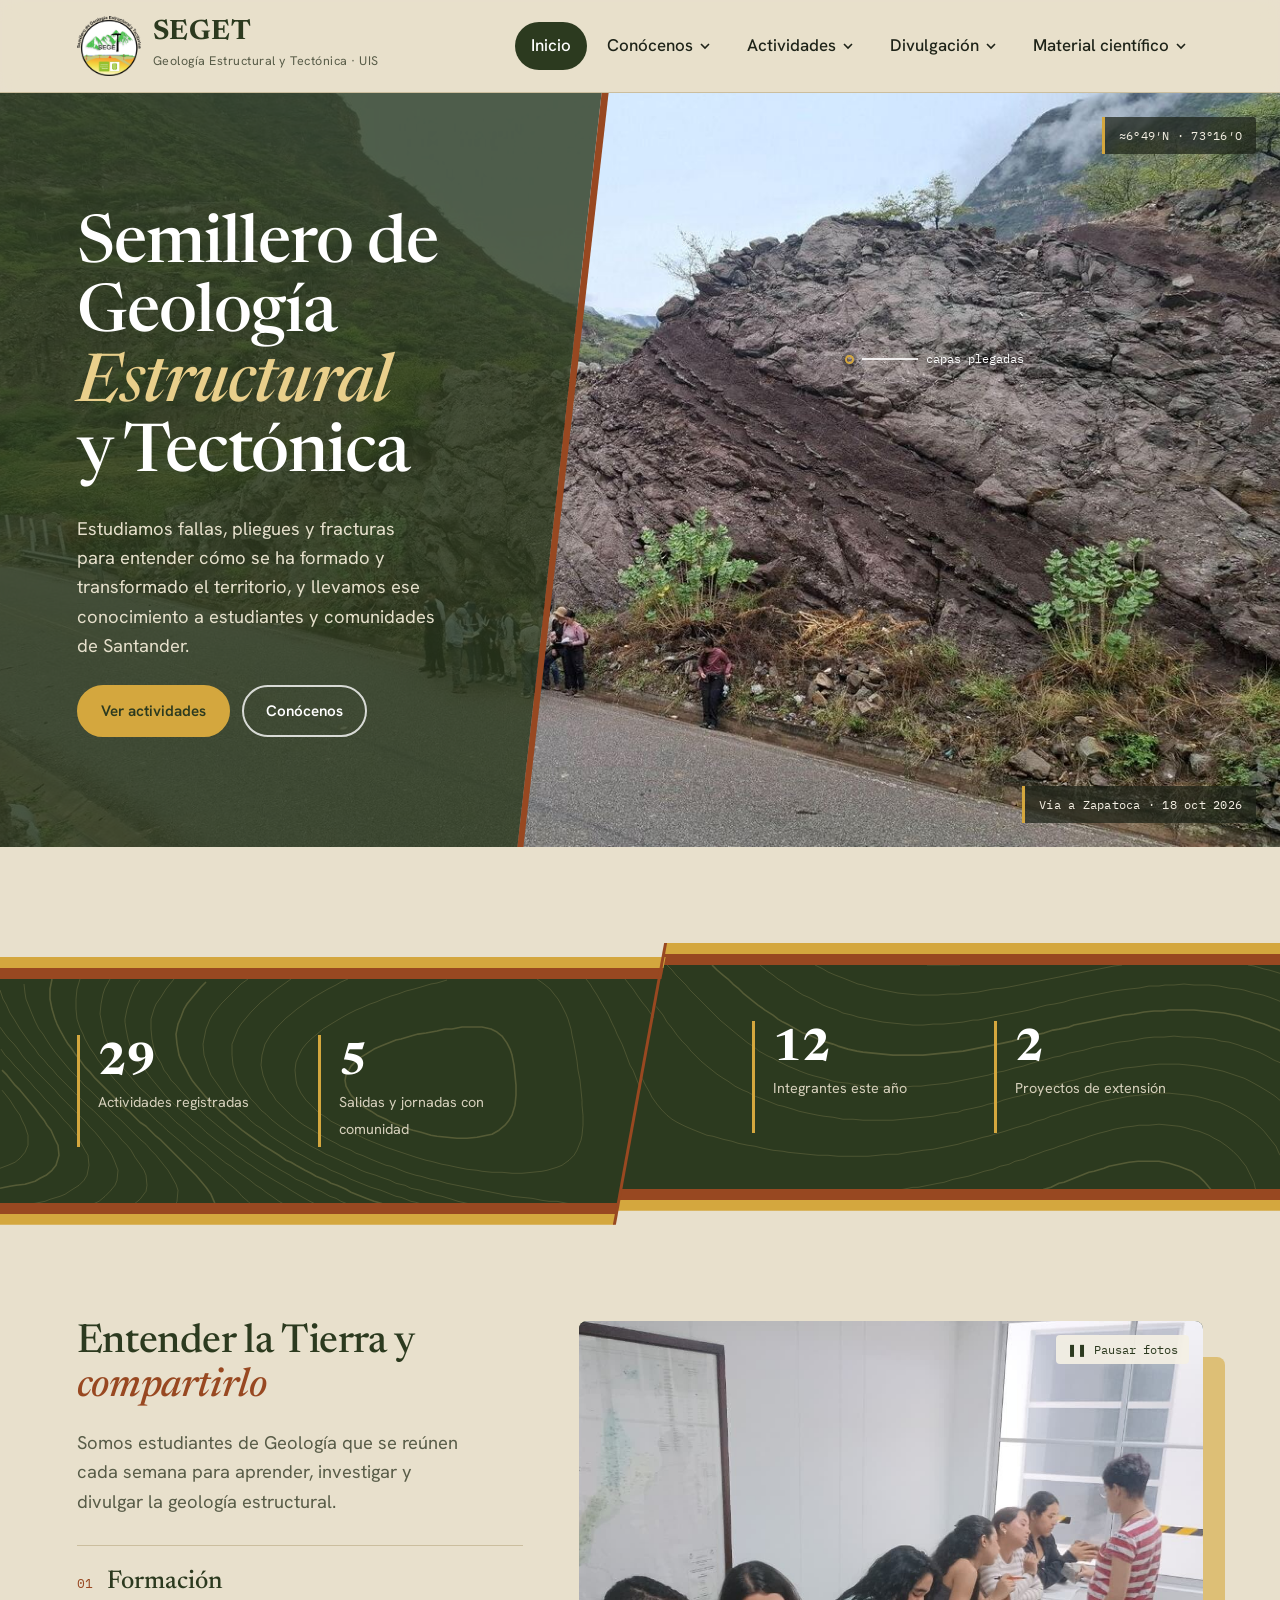
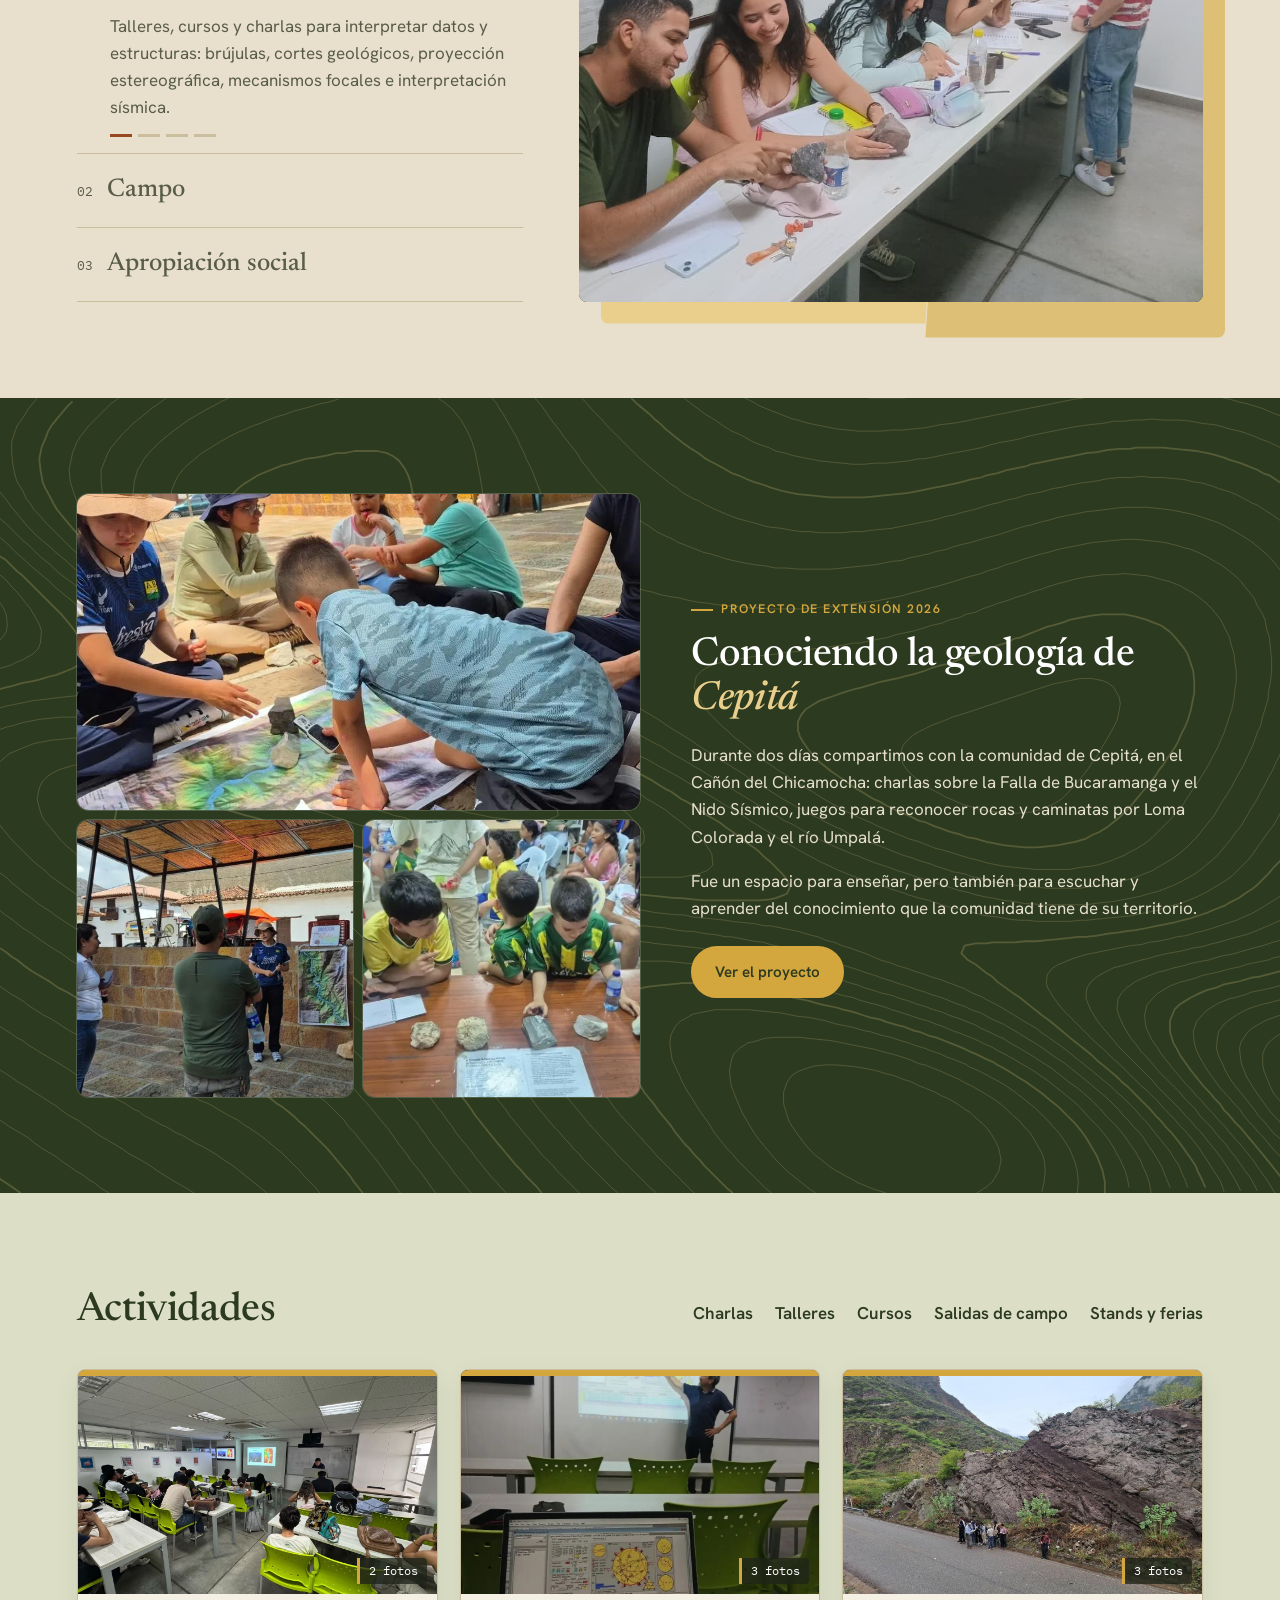
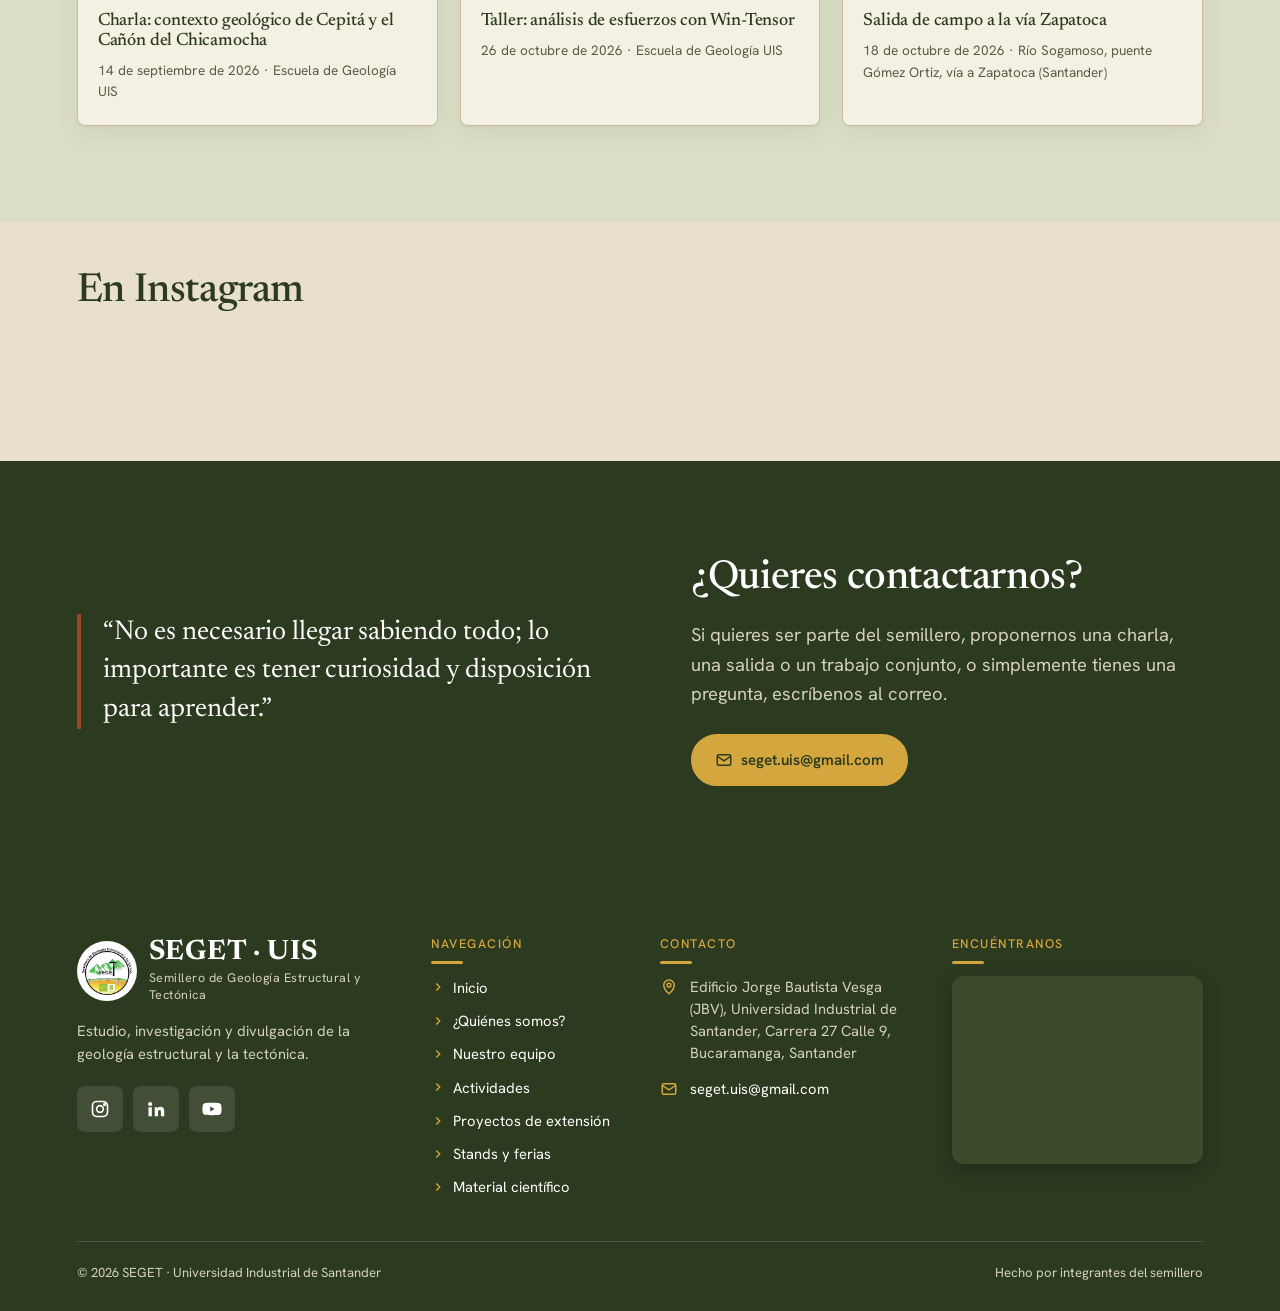
==== commit 5862238d: "Inicio: franja de cifras cortada por una falla; foto de Ana Valentina Izarra - Las cifras van en una" ====
--- a/index.html
+++ b/index.html
@@ -39,8 +39,9 @@
 
   <section class="evento-seccion" id="proximo-evento" aria-label="Próximo evento" hidden></section>
 
-  <div data-estratos="var(--arena)"></div>
-  <section class="seccion seccion--bosque" style="padding-top:48px">
+  <div class="cf">
+  <span class="cf-linea" aria-hidden="true"></span>
+  <section class="cf-seccion" aria-label="El semillero en cifras">
     <div class="contenedor">
       <div class="cifras">
         <div class="cifra"><strong id="c-actividades">29</strong><span>Actividades registradas</span></div>
@@ -50,6 +51,7 @@
       </div>
     </div>
   </section>
+  </div>
 
   <section class="seccion" id="que-hacemos" aria-labelledby="qh-titulo">
     <div class="contenedor qh">
--- a/assets/css/seget.css
+++ b/assets/css/seget.css
@@ -263,6 +263,60 @@
 .cifra span { font-size: .9rem; color: #D6D0BC; }
 @media (max-width: 760px) { .cifras { grid-template-columns: repeat(2, 1fr); row-gap: 28px; } }
 
+/* Franja de cifras cortada por una falla: el bloque izquierdo queda hundido --d respecto al derecho.
+   Cada bloque lleva sus barras, sus curvas de nivel y sus cifras, así que todo se desplaza en la falla. */
+.cf { position: relative; --d: 14px; --g: clamp(56px, 8vw, 96px); --barra: 11px; padding-top: var(--g); }
+.cf::before, .cf::after { content: ""; position: absolute; left: 0; right: 0; pointer-events: none;
+  background:
+    linear-gradient(var(--ocre), var(--ocre)) left 0 top 0 / 100% var(--barra) no-repeat,
+    linear-gradient(var(--falla), var(--falla)) left 0 top var(--barra) / 100% var(--barra) no-repeat,
+    linear-gradient(var(--falla), var(--falla)) left 0 bottom var(--barra) / 100% var(--barra) no-repeat,
+    linear-gradient(var(--ocre), var(--ocre)) left 0 bottom 0 / 100% var(--barra) no-repeat,
+    url("../img/curvas-de-nivel.svg") left 0 top calc(2 * var(--barra)) / 1440px auto no-repeat,
+    linear-gradient(var(--bosque), var(--bosque)) left 0 top calc(2 * var(--barra)) / 100% calc(100% - 4 * var(--barra)) no-repeat;
+}
+.cf::before { top: var(--g); bottom: var(--d); clip-path: polygon(52% 0, 100% 0, 100% 100%, 48% 100%); }
+.cf::after { top: calc(var(--g) + var(--d)); bottom: 0; clip-path: polygon(0 0, 52% 0, 48% 100%, 0 100%); }
+.cf-linea { position: absolute; z-index: 1; top: var(--g); bottom: 0; left: 0; right: 0; background: var(--falla); pointer-events: none;
+  clip-path: polygon(calc(52% - 1.5px) 0, calc(52% + 1.5px) 0, calc(48% + 1.5px) 100%, calc(48% - 1.5px) 100%); }
+.cf-seccion { position: relative; z-index: 2; padding: calc(2 * var(--barra) + 56px) 0 calc(2 * var(--barra) + 56px + var(--d)); }
+.cf .cifras { grid-template-columns: 1fr 1fr 160px 1fr 1fr; column-gap: 32px; }
+.cf .cifra:nth-child(1) { grid-column: 1; }
+.cf .cifra:nth-child(2) { grid-column: 2; }
+.cf .cifra:nth-child(3) { grid-column: 4; }
+.cf .cifra:nth-child(4) { grid-column: 5; }
+.cf .cifra:nth-child(-n+2) { transform: translateY(var(--d)); }
+@media (max-width: 760px) {
+  .cf::before { clip-path: polygon(53% 0, 100% 0, 100% 100%, 47% 100%); }
+  .cf::after { clip-path: polygon(0 0, 53% 0, 47% 100%, 0 100%); }
+  .cf-linea { clip-path: polygon(calc(53% - 1.5px) 0, calc(53% + 1.5px) 0, calc(47% + 1.5px) 100%, calc(47% - 1.5px) 100%); }
+  .cf .cifras { grid-template-columns: 1fr 64px 1fr; column-gap: 0; row-gap: 32px; }
+  .cf .cifra { padding-left: 14px; }
+  .cf .cifra:nth-child(odd) { grid-column: 1; transform: translateY(var(--d)); }
+  /* Las de la derecha, en espejo: la raya a la derecha y el texto apuntando a la falla */
+  .cf .cifra:nth-child(even) { grid-column: 3; transform: none; border-left: 0; border-right: 3px solid var(--ocre); padding: 4px 14px 4px 0; text-align: right; }
+}
+/* Al ver la mayor parte de la franja (una sola vez): se traza la falla y el bloque izquierdo se hunde */
+@media (prefers-reduced-motion: no-preference) {
+  .cf.cf-anim::after { transform: translateY(calc(-1 * var(--d))); }
+  .cf.cf-anim .cifra:nth-child(-n+2) { transform: none; }
+  .cf.cf-anim .cf-linea { clip-path: polygon(calc(52% - 1.5px) 0, calc(52% + 1.5px) 0, calc(52% + 1.5px) 0, calc(52% - 1.5px) 0); }
+  .cf.cf-visto .cf-linea { animation: cf-traza 380ms var(--ease-out) both; }
+  .cf.cf-visto::after { animation: cf-salto 900ms var(--ease-in-out) 300ms both; }
+  .cf.cf-visto .cifra:nth-child(-n+2) { animation: cf-salto-cifra 900ms var(--ease-in-out) 300ms both; }
+}
+@media (prefers-reduced-motion: no-preference) and (max-width: 760px) {
+  .cf.cf-anim .cifra:nth-child(odd) { transform: none; }
+  .cf.cf-visto .cifra:nth-child(-n+2) { animation: none; }
+  .cf.cf-visto .cifra:nth-child(odd) { animation: cf-salto-cifra 900ms var(--ease-in-out) 300ms both; }
+  .cf.cf-anim .cf-linea { clip-path: polygon(calc(53% - 1.5px) 0, calc(53% + 1.5px) 0, calc(53% + 1.5px) 0, calc(53% - 1.5px) 0); }
+  .cf.cf-visto .cf-linea { animation-name: cf-traza-movil; }
+}
+@keyframes cf-traza { to { clip-path: polygon(calc(52% - 1.5px) 0, calc(52% + 1.5px) 0, calc(48% + 1.5px) 100%, calc(48% - 1.5px) 100%); } }
+@keyframes cf-traza-movil { to { clip-path: polygon(calc(53% - 1.5px) 0, calc(53% + 1.5px) 0, calc(47% + 1.5px) 100%, calc(47% - 1.5px) 100%); } }
+@keyframes cf-salto { from { transform: translateY(calc(-1 * var(--d))); } to { transform: none; } }
+@keyframes cf-salto-cifra { from { transform: none; } to { transform: translateY(var(--d)); } }
+
 /* ---------- Tarjetas generales ---------- */
 .rejilla { display: grid; gap: 22px; }
 .rejilla--3 { grid-template-columns: repeat(3, 1fr); }
@@ -304,10 +358,9 @@
   position: absolute; right: 10px; bottom: 10px; background: rgba(30,35,24,.75); color: #fff;
   font-family: var(--mono); font-size: .72rem; padding: 4px 9px; border-left: 3px solid var(--ocre); border-radius: 0 4px 4px 0;
 }
-/* Franja ocre arriba de cada tarjeta, cortada por un pequeño salto de falla */
+/* Franja ocre arriba de cada tarjeta */
 .actividad { position: relative; }
-.actividad::before { content: ""; position: absolute; z-index: 2; left: 0; right: 0; top: 0; height: 6px; background: var(--ocre); clip-path: polygon(0 0, 62% 0, 62% 100%, 0 100%, 0 0, 62.6% 0, 100% 0, 100% 100%, 62.6% 100%); }
-.actividad::after { content: ""; position: absolute; z-index: 2; left: 62.3%; top: 0; width: 1.5px; height: 10px; background: var(--falla); transform: skewX(-8deg); }
+.actividad::before { content: ""; position: absolute; z-index: 2; left: 0; right: 0; top: 0; height: 6px; background: var(--ocre); }
 .actividad-cuerpo { padding: 18px 20px 22px; display: flex; flex-direction: column; gap: 8px; flex: 1; }
 .actividad-cuerpo h3 { font-size: 1.12rem; margin: 0; }
 .actividad-meta { font-size: .85rem; color: var(--gris); }
@@ -499,7 +552,7 @@
 .fp-cuerpo h2 { margin: 0 0 .4em; }
 .fp-cuerpo .lead { margin: 0 0 clamp(24px, 3vw, 36px); }
 .fp-columnas { display: grid; grid-template-columns: 5fr 6fr; gap: clamp(24px, 4vw, 56px); align-items: center; }
-.fp-sub { font-family: var(--mono); font-size: .8rem; font-weight: 400; color: var(--gris); margin: clamp(28px, 4vw, 40px) 0 12px; }
+.fp-sub { font-family: var(--serif); font-size: clamp(1.3rem, 2vw, 1.6rem); font-weight: 500; letter-spacing: -.01em; color: var(--bosque); margin: clamp(32px, 4vw, 48px) 0 14px; }
 .fp-actividades { list-style: none; margin: 0; padding: 0; border-top: 1px solid var(--linea); }
 .fp-actividades li { border-bottom: 1px solid var(--linea); }
 .fp-actividades button { width: 100%; display: flex; flex-direction: column; gap: 2px; padding: 12px 0; background: none; border: 0; cursor: pointer; text-align: left; font: inherit; color: var(--tinta); transition: padding-left .25s var(--ease-out); }
@@ -532,8 +585,6 @@
 .fp-portada .lead { color: #E6E0CC; margin: 0; font-size: 1.05rem; }
 .fp-lugar { position: absolute; top: 18px; right: 74px; font-family: var(--mono); font-size: .76rem; color: var(--papel); background: rgba(30, 35, 24, .72); border-left: 3px solid var(--ocre); border-radius: 0 4px 4px 0; padding: 8px 12px; }
 .fp-cuerpo { padding-top: clamp(28px, 4vw, 44px); }
-.fp-sub { color: var(--bosque); display: flex; align-items: center; gap: 10px; }
-.fp-sub::before { content: ""; width: 18px; height: 3px; background: var(--ocre); }
 .fp-actividades button { padding-left: 14px; border-left: 3px solid var(--ocre); }
 .fp-actividades li:nth-child(even) button { border-left-color: var(--falla); }
 @media (hover: hover) { .fp-actividades button:hover { padding-left: 20px; } }
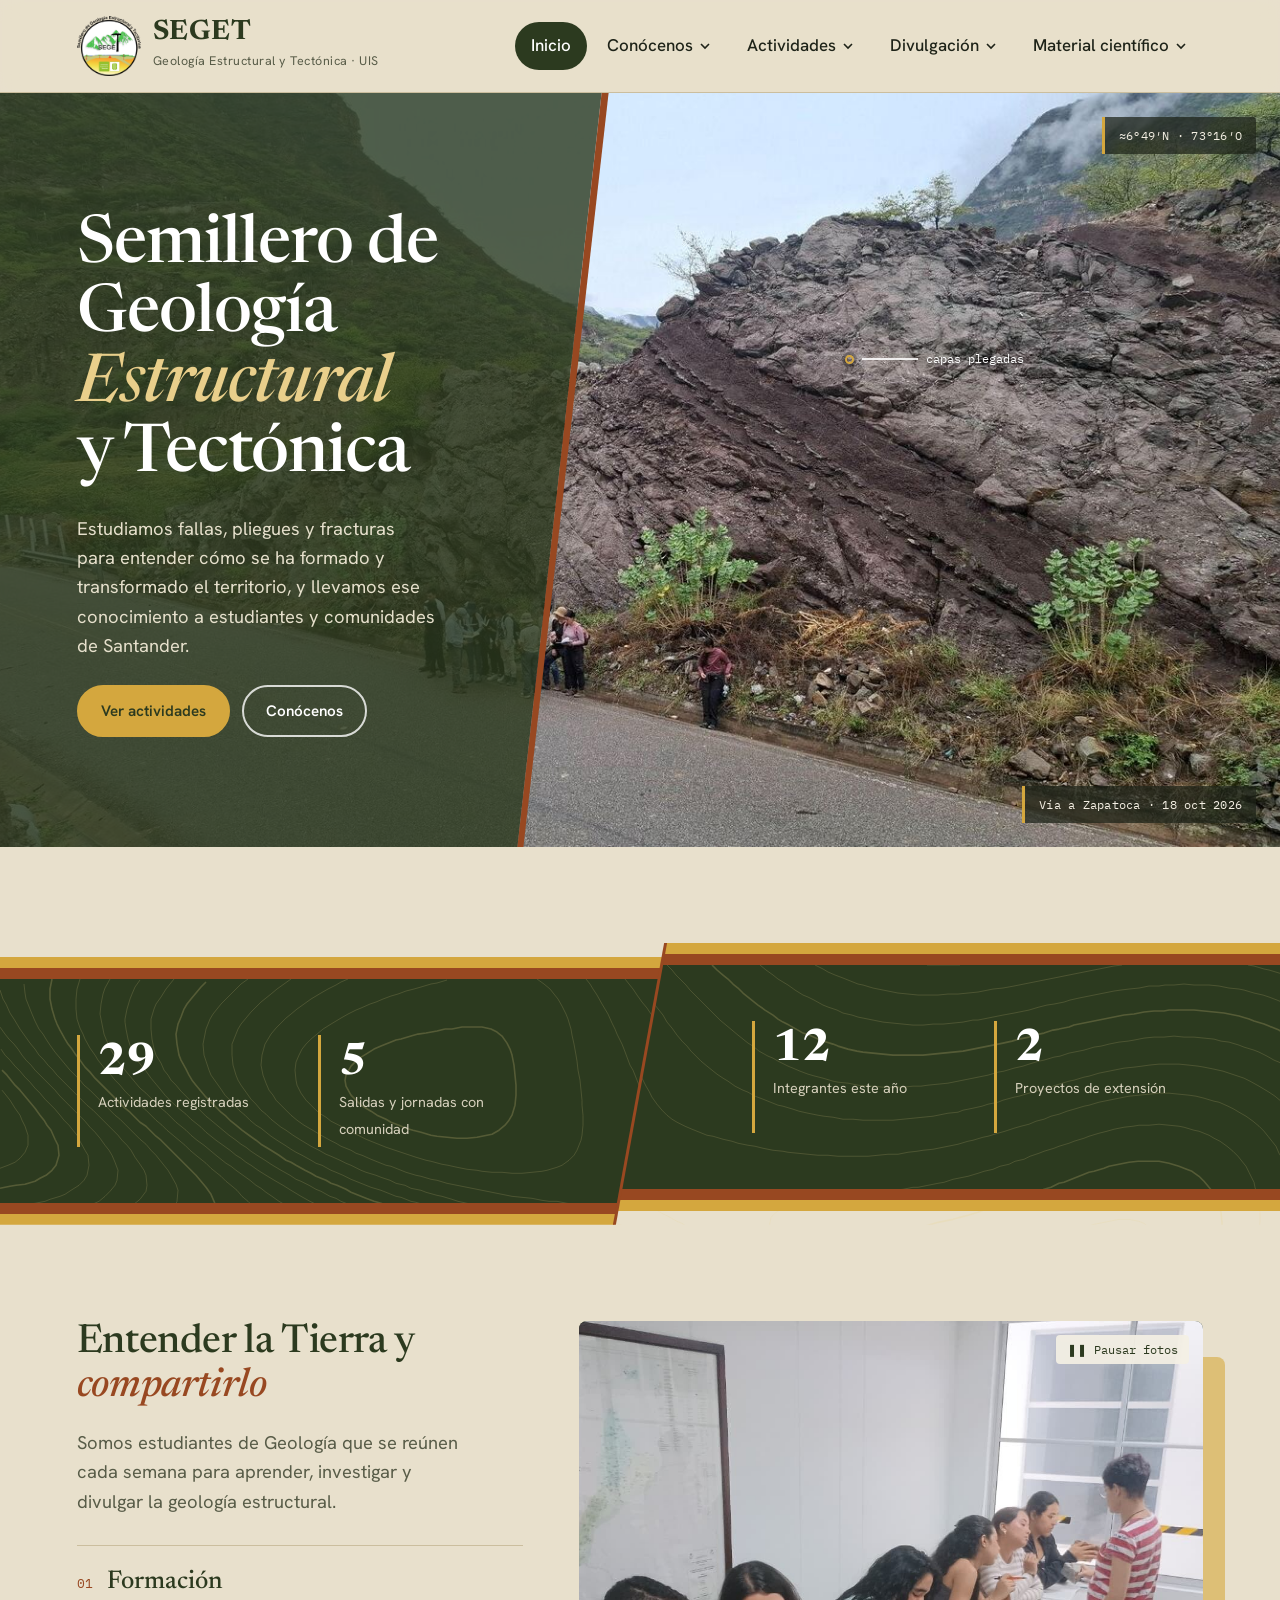
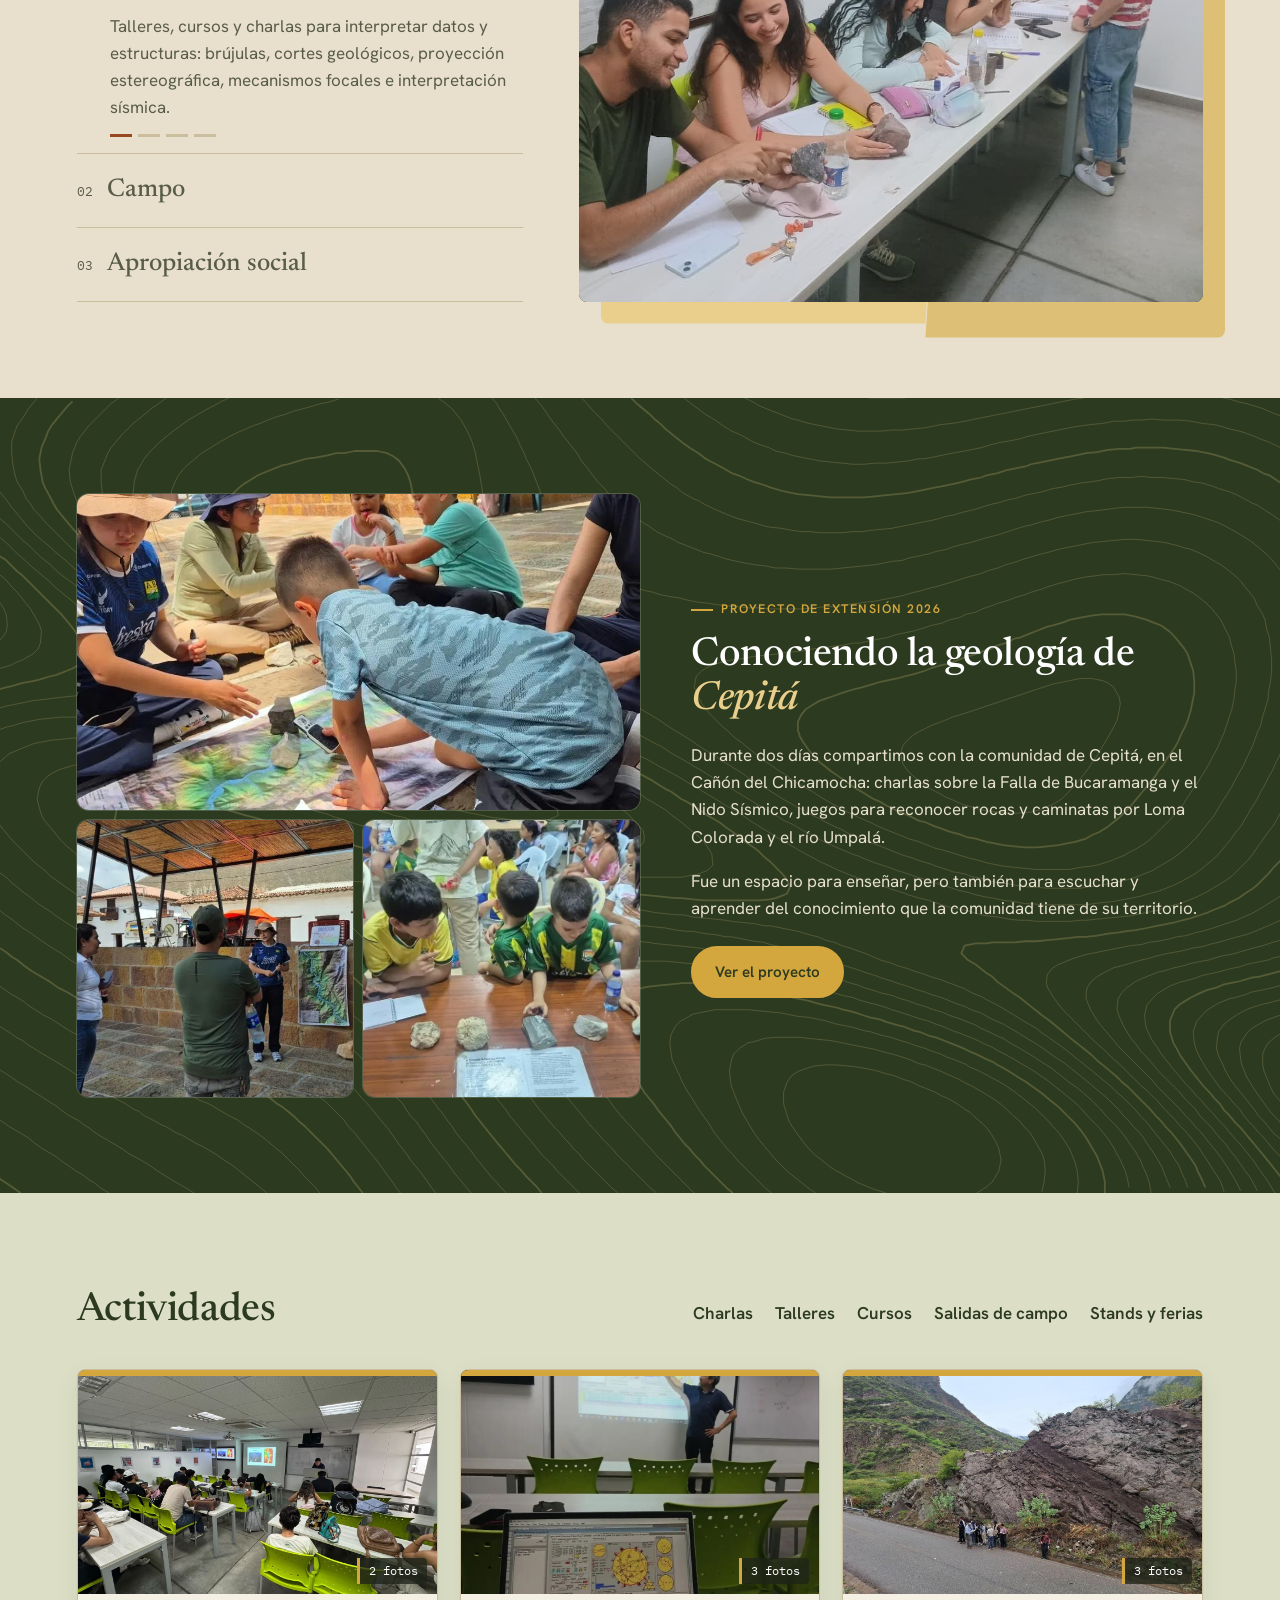
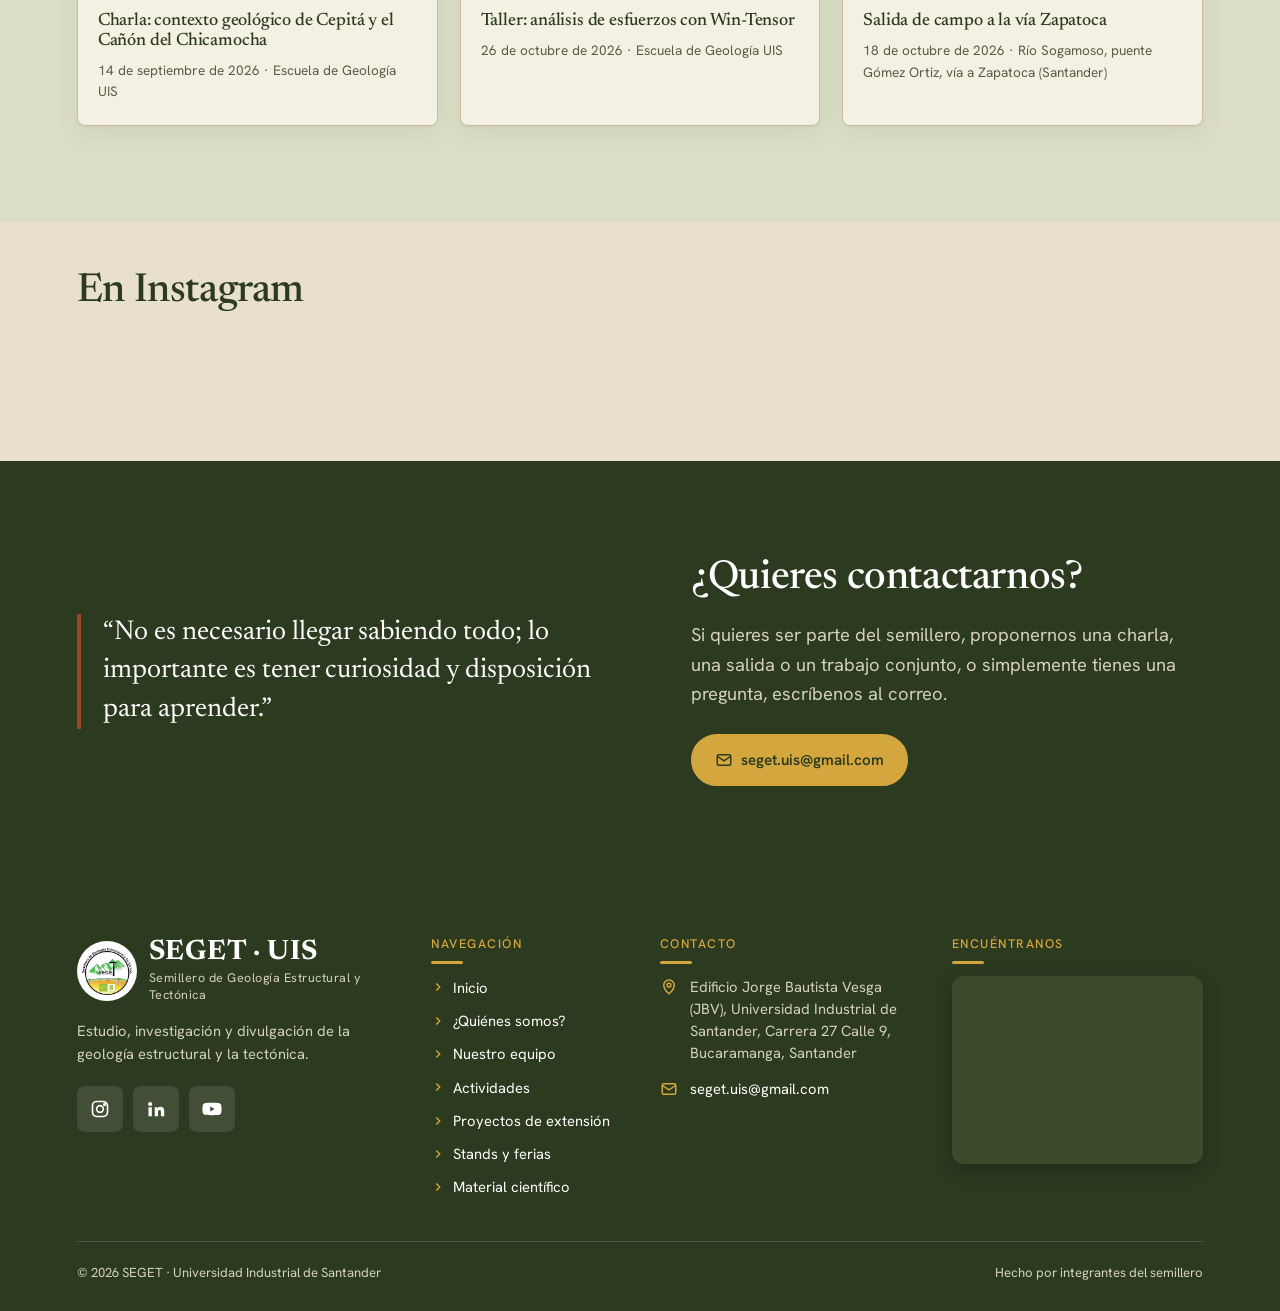
==== commit 65f3648f: "Buscadores y vista previa al compartir: imagen propia por página, canonical, sitemap y robots Co-Aut" ====
--- a/index.html
+++ b/index.html
@@ -8,8 +8,18 @@
   <meta name="theme-color" content="#2C3A1F">
   <meta property="og:title" content="SEGET · Semillero de Geología Estructural y Tectónica · UIS">
   <meta property="og:description" content="Semillero de Geología Estructural y Tectónica de la Escuela de Geología de la Universidad Industrial de Santander. Estudiamos fallas, pliegues y fracturas, y llevamos la geología a las comunidades.">
-  <meta property="og:image" content="assets/img/actividades/2026/zapatoca-b.jpg">
+  <meta property="og:image" content="https://seget-uis.github.io/Seget-Uis/assets/img/compartir/inicio.jpg">
+  <meta property="og:image:width" content="1200">
+  <meta property="og:image:height" content="630">
+  <meta property="og:url" content="https://seget-uis.github.io/Seget-Uis/">
+  <link rel="canonical" href="https://seget-uis.github.io/Seget-Uis/">
+  <meta property="og:type" content="website">
+  <meta property="og:site_name" content="SEGET · UIS">
+  <meta property="og:locale" content="es_CO">
+  <meta name="twitter:card" content="summary_large_image">
   <link rel="icon" href="assets/img/logo-seget.png" type="image/png">
+  <link rel="apple-touch-icon" href="assets/img/logo-seget-grande.png">
+  <script type="application/ld+json">{"@context": "https://schema.org", "@type": "Organization", "name": "SEGET · Semillero de Geología Estructural y Tectónica", "alternateName": "SEGET UIS", "url": "https://seget-uis.github.io/Seget-Uis/", "logo": "https://seget-uis.github.io/Seget-Uis/assets/img/logo-seget-grande.png", "email": "seget.uis@gmail.com", "parentOrganization": {"@type": "CollegeOrUniversity", "name": "Universidad Industrial de Santander"}, "sameAs": ["https://www.instagram.com/seget.uis/", "https://www.youtube.com/@SEGETUIS", "https://www.linkedin.com/company/semillero-de-investigaci%C3%B3n-en-geolog%C3%ADa-estructural-y-tect%C3%B3nica/"]}</script>
   <link rel="preconnect" href="https://fonts.googleapis.com">
   <link rel="preconnect" href="https://fonts.gstatic.com" crossorigin>
   <link href="https://fonts.googleapis.com/css2?family=Newsreader:ital,opsz,wght@0,6..72,400;0,6..72,500;0,6..72,600;1,6..72,500&family=Hanken+Grotesk:wght@400;500;600;700&family=IBM+Plex+Mono:wght@400;500&display=swap" rel="stylesheet">
--- a/assets/css/seget.css
+++ b/assets/css/seget.css
@@ -266,17 +266,29 @@
 /* Franja de cifras cortada por una falla: el bloque izquierdo queda hundido --d respecto al derecho.
    Cada bloque lleva sus barras, sus curvas de nivel y sus cifras, así que todo se desplaza en la falla. */
 .cf { position: relative; --d: 14px; --g: clamp(56px, 8vw, 96px); --barra: 11px; padding-top: var(--g); }
-.cf::before, .cf::after { content: ""; position: absolute; left: 0; right: 0; pointer-events: none;
+/* Los dos bloques ocupan la misma caja (así el corte coincide con la línea);
+   el izquierdo dibuja sus capas --d más abajo. */
+.cf::before, .cf::after { content: ""; position: absolute; left: 0; right: 0; top: var(--g); bottom: 0; pointer-events: none; }
+.cf::before { /* bloque derecho */
   background:
     linear-gradient(var(--ocre), var(--ocre)) left 0 top 0 / 100% var(--barra) no-repeat,
     linear-gradient(var(--falla), var(--falla)) left 0 top var(--barra) / 100% var(--barra) no-repeat,
+    linear-gradient(var(--falla), var(--falla)) left 0 bottom calc(var(--barra) + var(--d)) / 100% var(--barra) no-repeat,
+    linear-gradient(var(--ocre), var(--ocre)) left 0 bottom var(--d) / 100% var(--barra) no-repeat,
+    url("../img/curvas-de-nivel.svg") left 0 top calc(2 * var(--barra)) / 1440px auto no-repeat,
+    linear-gradient(var(--bosque), var(--bosque)) left 0 top calc(2 * var(--barra)) / 100% calc(100% - 4 * var(--barra) - var(--d)) no-repeat;
+  clip-path: polygon(52% 0, 100% 0, 100% 100%, 48% 100%);
+}
+.cf::after { /* bloque izquierdo, hundido */
+  background:
+    linear-gradient(var(--ocre), var(--ocre)) left 0 top var(--d) / 100% var(--barra) no-repeat,
+    linear-gradient(var(--falla), var(--falla)) left 0 top calc(var(--barra) + var(--d)) / 100% var(--barra) no-repeat,
     linear-gradient(var(--falla), var(--falla)) left 0 bottom var(--barra) / 100% var(--barra) no-repeat,
     linear-gradient(var(--ocre), var(--ocre)) left 0 bottom 0 / 100% var(--barra) no-repeat,
-    url("../img/curvas-de-nivel.svg") left 0 top calc(2 * var(--barra)) / 1440px auto no-repeat,
-    linear-gradient(var(--bosque), var(--bosque)) left 0 top calc(2 * var(--barra)) / 100% calc(100% - 4 * var(--barra)) no-repeat;
-}
-.cf::before { top: var(--g); bottom: var(--d); clip-path: polygon(52% 0, 100% 0, 100% 100%, 48% 100%); }
-.cf::after { top: calc(var(--g) + var(--d)); bottom: 0; clip-path: polygon(0 0, 52% 0, 48% 100%, 0 100%); }
+    url("../img/curvas-de-nivel.svg") left 0 top calc(2 * var(--barra) + var(--d)) / 1440px auto no-repeat,
+    linear-gradient(var(--bosque), var(--bosque)) left 0 top calc(2 * var(--barra) + var(--d)) / 100% calc(100% - 4 * var(--barra) - var(--d)) no-repeat;
+  clip-path: polygon(0 0, 52% 0, 48% 100%, 0 100%);
+}
 .cf-linea { position: absolute; z-index: 1; top: var(--g); bottom: 0; left: 0; right: 0; background: var(--falla); pointer-events: none;
   clip-path: polygon(calc(52% - 1.5px) 0, calc(52% + 1.5px) 0, calc(48% + 1.5px) 100%, calc(48% - 1.5px) 100%); }
 .cf-seccion { position: relative; z-index: 2; padding: calc(2 * var(--barra) + 56px) 0 calc(2 * var(--barra) + 56px + var(--d)); }
